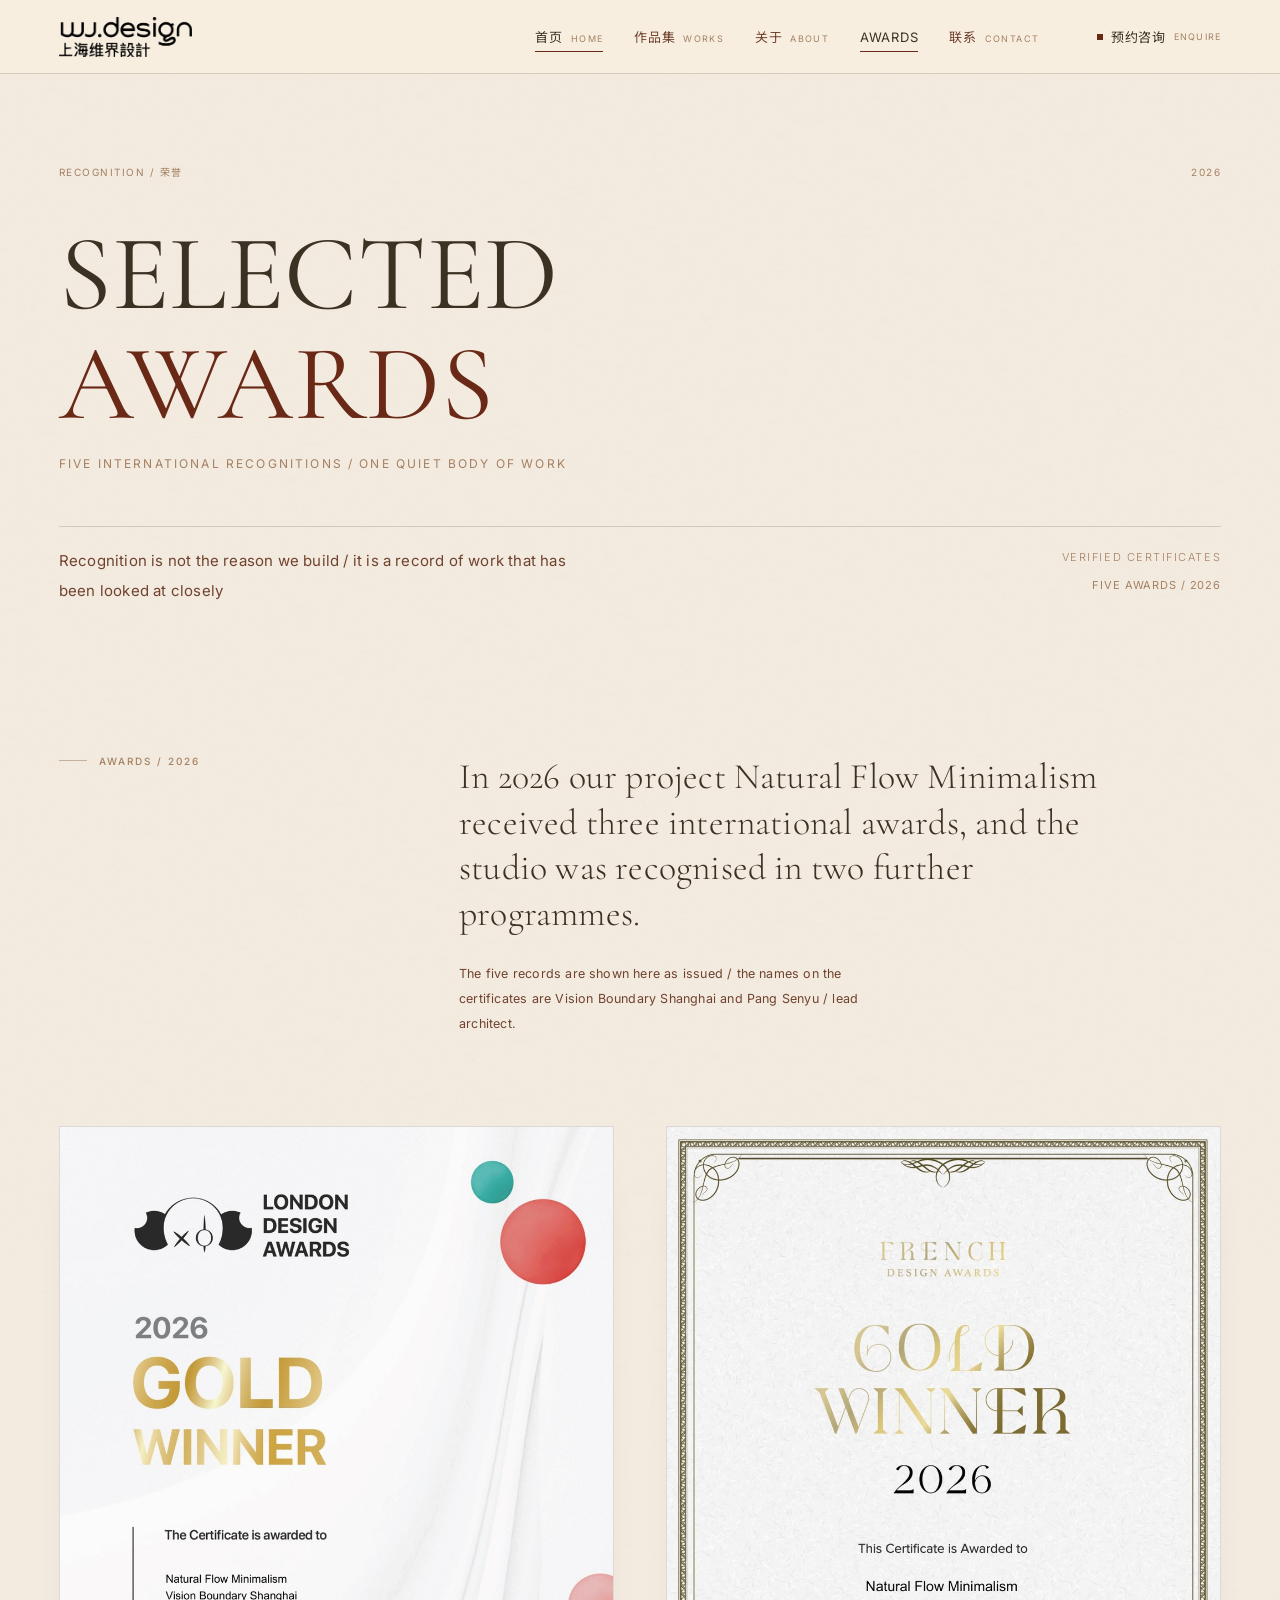
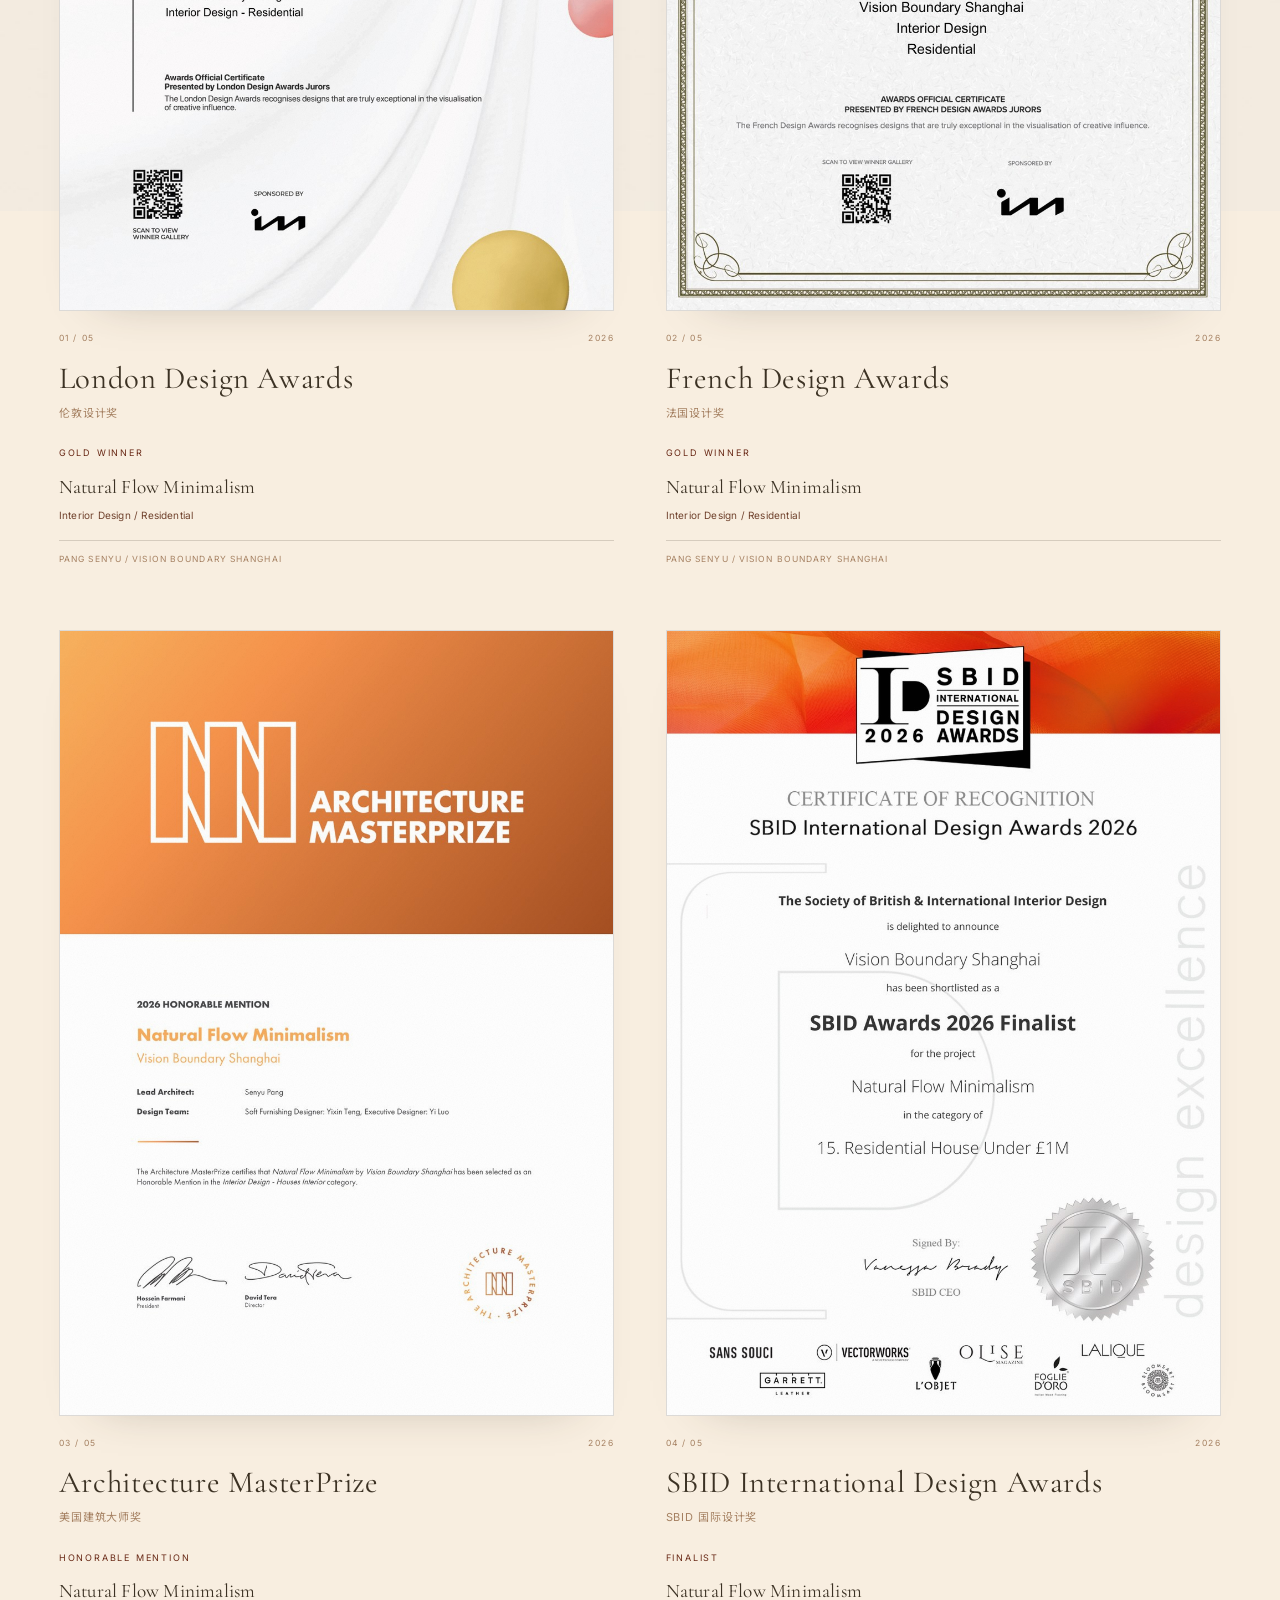
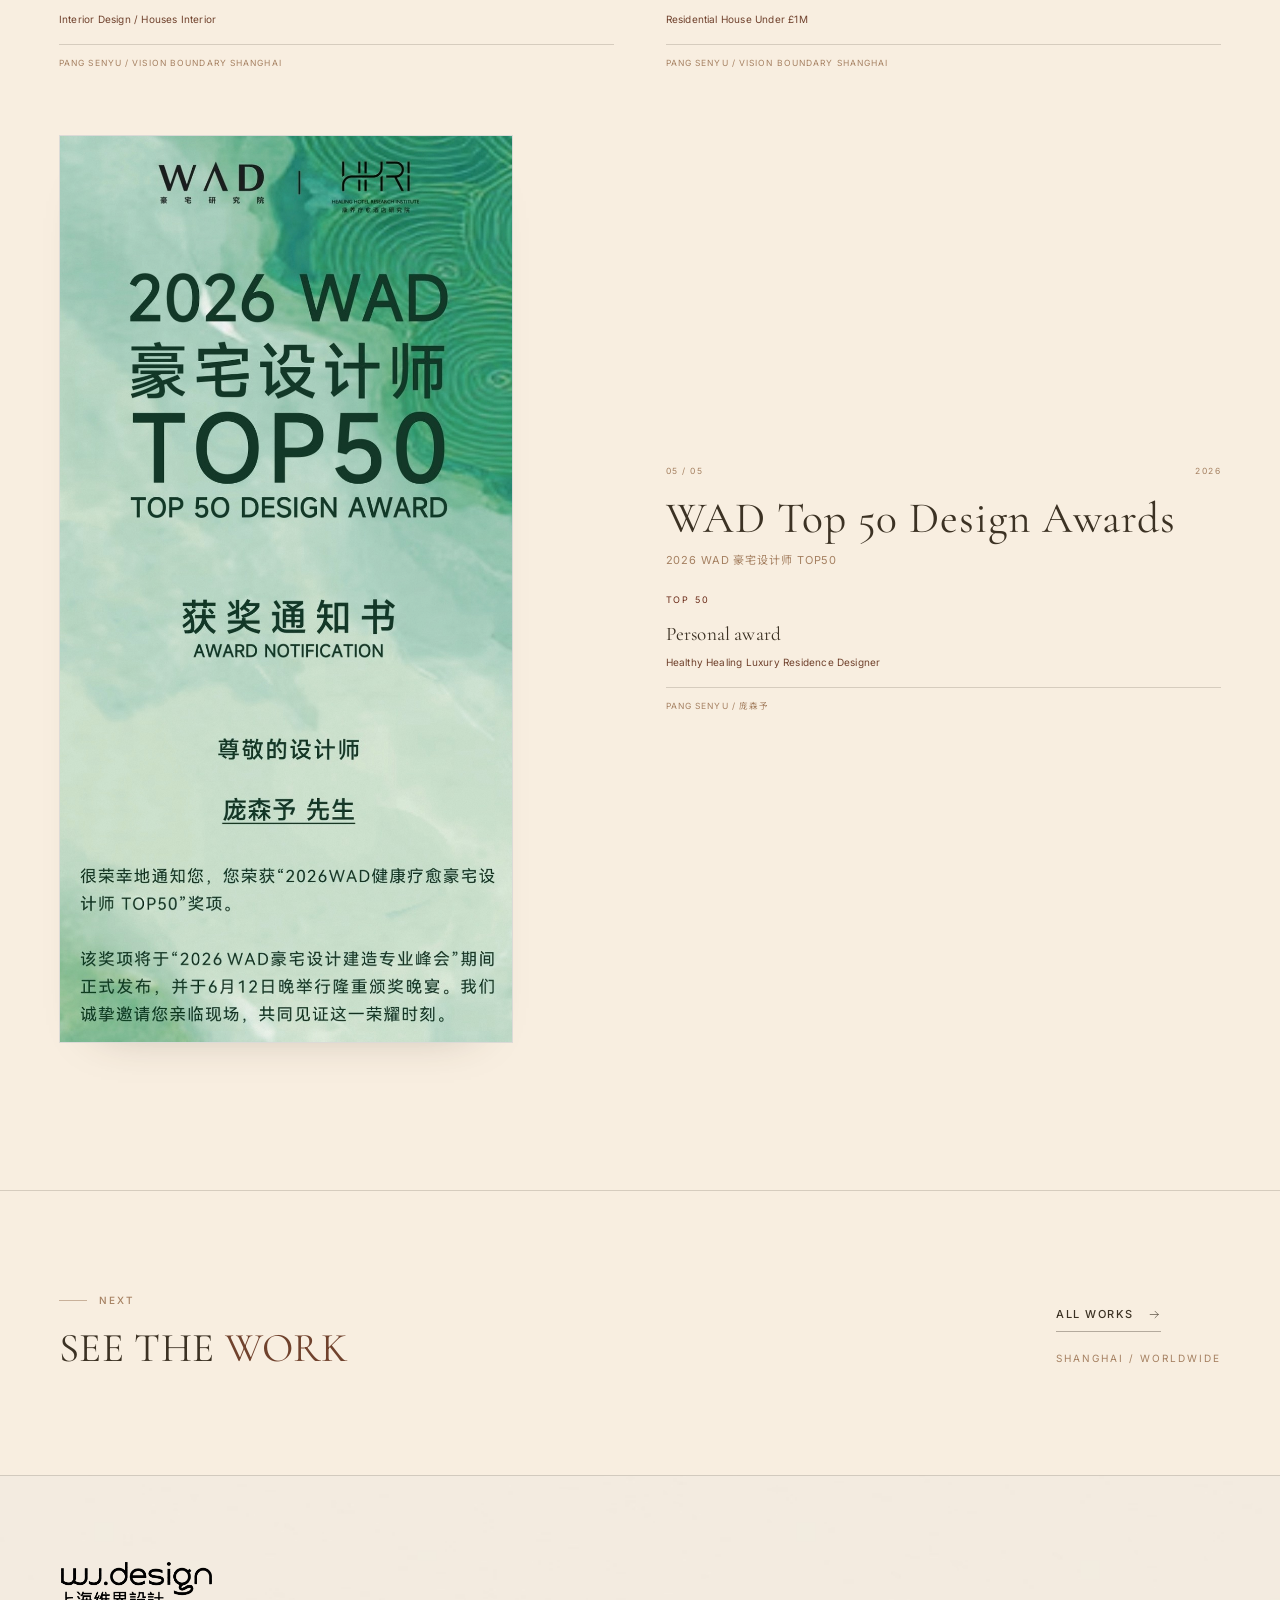
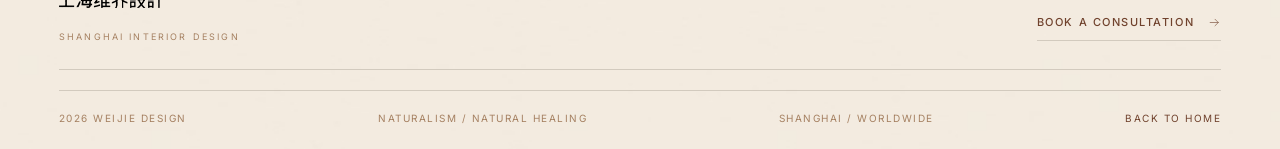
==== awards.html @ 42f3a238 "Deploy Weijie Design public site" ====
<!DOCTYPE html>
<html lang="en">
<head>
<meta charset="UTF-8">
<script>document.documentElement.classList.add('js');</script>
<meta name="viewport" content="width=device-width, initial-scale=1">
<title>Awards · Weijie Design · Shanghai</title>
<meta name="description" content="Selected 2026 awards for Weijie Design and Pang Senyu: London Design Awards, French Design Awards, Architecture MasterPrize, SBID and WAD Top 50.">
<meta name="theme-color" content="#F0EAE1">
<meta property="og:title" content="Awards · Weijie Design · Shanghai">
<meta property="og:description" content="Selected 2026 awards for Weijie Design and Pang Senyu: London Design Awards, French Design Awards, Architecture MasterPrize, SBID and WAD Top 50.">
<meta property="og:type" content="website">
<link rel="icon" href="assets/img/favicon.png" type="image/png">
<link rel="apple-touch-icon" href="assets/img/apple-touch-icon.png">
<link rel="preconnect" href="https://fonts.googleapis.com">
<link rel="preconnect" href="https://fonts.gstatic.com" crossorigin>
<link href="https://fonts.googleapis.com/css2?family=Cormorant+Garamond:wght@300;400;500&family=Inter:wght@300;400;500;600&family=Noto+Sans+SC:wght@300;400;500&family=Noto+Serif+SC:wght@300;400;500&display=swap" rel="stylesheet">
<link rel="stylesheet" href="assets/css/main.css">
<link rel="stylesheet" href="assets/css/magazine.css">
</head>
<body class="awards-page">
<a class="skip-link" href="#main">SKIP TO CONTENT</a>
<div class="grain" aria-hidden="true"></div>
<header class="site-header" data-header>
  <a class="brand" href="index.html" aria-label="Weijie Design home">
    <img class="brand__logo" src="assets/img/logo.png" alt="wj.design 上海维界设计" width="1200" height="361" decoding="async">
  </a>
  <nav class="nav" aria-label="Main navigation">
    <a class="nav__link is-active" href="index.html" aria-current="page"><span class="nav__zh">首页</span><span class="nav__en">HOME</span></a>
    <a class="nav__link" href="works.html"><span class="nav__zh">作品集</span><span class="nav__en">WORKS</span></a>
    <a class="nav__link" href="about.html"><span class="nav__zh">关于</span><span class="nav__en">ABOUT</span></a>
    <a class="nav__link is-active" href="awards.html" aria-current="page">AWARDS</a>
    <a class="nav__link" href="contact.html"><span class="nav__zh">联系</span><span class="nav__en">CONTACT</span></a>
  </nav>
  <a class="header__cta" href="contact.html"><span class="dot"></span><span class="cta__zh">预约咨询</span><span class="cta__en">ENQUIRE</span></a>
  <button class="menu-btn" type="button" data-menu-toggle aria-expanded="false" aria-controls="mobile-nav" aria-label="Open menu">
    <span></span><span></span>
  </button>
</header>
<div class="mobile-nav" id="mobile-nav" data-mobile-nav aria-hidden="true">
  <nav aria-label="Mobile navigation">
    <div class="mobile-nav__list">
      <a class="mobile-nav__link is-active" href="index.html" aria-current="page"><span class="m-zh">首页</span><span class="m-en">HOME</span></a>
      <a class="mobile-nav__link" href="works.html"><span class="m-zh">作品集</span><span class="m-en">WORKS</span></a>
      <a class="mobile-nav__link" href="about.html"><span class="m-zh">关于</span><span class="m-en">ABOUT</span></a>
      <a class="mobile-nav__link is-active" href="awards.html" aria-current="page">AWARDS<span>荣誉</span></a>
      <a class="mobile-nav__link" href="contact.html"><span class="m-zh">联系</span><span class="m-en">CONTACT</span></a>
    </div>
  </nav>
  <div class="mobile-nav__meta">
    <span>SHANGHAI / CHINA</span>
    <span>NATURALISM / WABI SABI</span>
  </div>
</div>
<main id="main">
  <section class="page-hero awards-hero"><div class="container">
    <div class="page-hero__top"><span>RECOGNITION / 荣誉</span><span>2026</span></div>
    <h1 class="page-hero__title">SELECTED<br><em>AWARDS</em></h1>
    <span class="page-hero__en">FIVE INTERNATIONAL RECOGNITIONS / ONE QUIET BODY OF WORK</span>
    <div class="page-hero__bottom"><p class="page-hero__lead">Recognition is not the reason we build / it is a record of work that has been looked at closely</p><p class="page-hero__note"><span class="en">Verified certificates</span>FIVE AWARDS / 2026</p></div>
  </div></section>
  <section class="section awards-intro"><div class="container"><div class="awards-intro__grid"><p class="eyebrow">AWARDS / 2026</p><div><p class="awards-intro__lede">In 2026 our project Natural Flow Minimalism received three international awards, and the studio was recognised in two further programmes.</p><p class="awards-intro__copy">The five records are shown here as issued / the names on the certificates are Vision Boundary Shanghai and Pang Senyu / lead architect.</p></div></div></div></section>
  <section class="section awards-list-section"><div class="container"><div class="awards-grid"><article class="award-card" data-reveal>
  <div class="media award-card__media"><img class="media__photo" src="assets/img/awards/london.jpg" alt="London Design Awards certificate" width="1000" height="1414" loading="lazy" decoding="async"></div>
  <div class="award-card__body">
    <div class="award-card__top"><span>01 / 05</span><span>2026</span></div>
    <h2 class="award-card__title">London Design Awards</h2>
    <p class="award-card__zh">伦敦设计奖</p>
    <p class="award-card__level">GOLD WINNER</p>
    <p class="award-card__project">Natural Flow Minimalism</p>
    <p class="award-card__meta">Interior Design / Residential</p>
    <p class="award-card__who">PANG SENYU / Vision Boundary Shanghai</p>
  </div>
</article>
<article class="award-card" data-reveal>
  <div class="media award-card__media"><img class="media__photo" src="assets/img/awards/french.jpg" alt="French Design Awards certificate" width="1000" height="1414" loading="lazy" decoding="async"></div>
  <div class="award-card__body">
    <div class="award-card__top"><span>02 / 05</span><span>2026</span></div>
    <h2 class="award-card__title">French Design Awards</h2>
    <p class="award-card__zh">法国设计奖</p>
    <p class="award-card__level">GOLD WINNER</p>
    <p class="award-card__project">Natural Flow Minimalism</p>
    <p class="award-card__meta">Interior Design / Residential</p>
    <p class="award-card__who">PANG SENYU / Vision Boundary Shanghai</p>
  </div>
</article>
<article class="award-card" data-reveal>
  <div class="media award-card__media"><img class="media__photo" src="assets/img/awards/amp.jpg" alt="Architecture MasterPrize certificate" width="1000" height="1414" loading="lazy" decoding="async"></div>
  <div class="award-card__body">
    <div class="award-card__top"><span>03 / 05</span><span>2026</span></div>
    <h2 class="award-card__title">Architecture MasterPrize</h2>
    <p class="award-card__zh">美国建筑大师奖</p>
    <p class="award-card__level">HONORABLE MENTION</p>
    <p class="award-card__project">Natural Flow Minimalism</p>
    <p class="award-card__meta">Interior Design / Houses Interior</p>
    <p class="award-card__who">PANG SENYU / Vision Boundary Shanghai</p>
  </div>
</article>
<article class="award-card" data-reveal>
  <div class="media award-card__media"><img class="media__photo" src="assets/img/awards/sbid.jpg" alt="SBID International Design Awards certificate" width="1000" height="1414" loading="lazy" decoding="async"></div>
  <div class="award-card__body">
    <div class="award-card__top"><span>04 / 05</span><span>2026</span></div>
    <h2 class="award-card__title">SBID International Design Awards</h2>
    <p class="award-card__zh">SBID 国际设计奖</p>
    <p class="award-card__level">FINALIST</p>
    <p class="award-card__project">Natural Flow Minimalism</p>
    <p class="award-card__meta">Residential House Under £1M</p>
    <p class="award-card__who">PANG SENYU / Vision Boundary Shanghai</p>
  </div>
</article>
<article class="award-card" data-reveal>
  <div class="media award-card__media"><img class="media__photo" src="assets/img/awards/wad.jpg" alt="WAD Top 50 Design Awards certificate" width="900" height="1798" loading="lazy" decoding="async"></div>
  <div class="award-card__body">
    <div class="award-card__top"><span>05 / 05</span><span>2026</span></div>
    <h2 class="award-card__title">WAD Top 50 Design Awards</h2>
    <p class="award-card__zh">2026 WAD 豪宅设计师 TOP50</p>
    <p class="award-card__level">TOP 50</p>
    <p class="award-card__project">Personal award</p>
    <p class="award-card__meta">Healthy Healing Luxury Residence Designer</p>
    <p class="award-card__who">PANG SENYU / 庞森予</p>
  </div>
</article></div></div></section>
  <section class="section section--tight cta-strip"><div class="container cta-strip__inner"><div><p class="eyebrow">NEXT</p><h2>SEE THE <em>WORK</em></h2></div><div class="cta-strip__links"><a class="link-arrow" href="works.html">ALL WORKS <svg viewBox="0 0 24 24" fill="none" aria-hidden="true"><path d="M4 12h15M13 6l6 6-6 6" stroke="currentColor" stroke-width="1.1" stroke-linecap="round" stroke-linejoin="round"/></svg></a><span class="small">SHANGHAI / WORLDWIDE</span></div></div></section>
</main>
<footer class="footer">
  <div class="container">
    <div class="footer__top">
      <div class="footer__brand">
        <img class="footer__logo" src="assets/img/logo.png" alt="wj.design 上海维界设计" width="1200" height="361" loading="lazy" decoding="async">
        <span>SHANGHAI INTERIOR DESIGN</span>
      </div>
      <a class="link-arrow" href="contact.html">BOOK A CONSULTATION <svg viewBox="0 0 24 24" fill="none" aria-hidden="true"><path d="M4 12h15M13 6l6 6-6 6" stroke="currentColor" stroke-width="1.1" stroke-linecap="round" stroke-linejoin="round"/></svg></a>
    </div>
    <div class="footer__base">
      <span><span data-year>2026</span> WEIJIE DESIGN</span>
      <span>NATURALISM / NATURAL HEALING</span>
      <span>SHANGHAI / WORLDWIDE</span>
      <a href="index.html">BACK TO HOME</a>
    </div>
  </div>
</footer>
<script src="assets/js/main.js" defer></script>
</body>
</html>
---- assets/css/main.css ----
/* ============================================================
   上海维界设计 · WEIJIE DESIGN
   Naturalism / Wabi-sabi — visual system
   ------------------------------------------------------------
   00 tokens & reset
   01 typography & utilities
   02 header & navigation
   03 hero
   04 shared components (media / links / section heads)
   05 home sections
   06 page hero & works index
   07 about
   08 contact & footer
   09 project detail
   10 motion & responsive
   ============================================================ */

/* ---------- 00 tokens & reset ---------- */
:root{
  --paper:#F4F1EA;
  --paper-2:#EDE8DD;
  --paper-3:#E3DCCF;
  --ink:#1A1916;
  --ink-80:#3B3832;
  --ink-65:#5F5B52;
  --ink-50:#6F6A60;
  --ink-35:#736D62;
  --line:rgba(26,25,22,.13);
  --line-strong:rgba(26,25,22,.3);
  --dark:#161513;
  --cream:#F4F1EA;
  --cream-70:rgba(244,241,234,.7);
  --cream-45:rgba(244,241,234,.58);
  --cream-line:rgba(244,241,234,.14);
  --clay:#9C7052;
  --moss:#6F7560;
  --serif:"Cormorant Garamond","Noto Serif SC","Source Han Serif SC","Songti SC","STSong","SimSun",serif;
  --sans:"Inter","Noto Sans SC","Helvetica Neue","PingFang SC","Hiragino Sans GB","Microsoft YaHei",sans-serif;
  --ease:cubic-bezier(.16,1,.3,1);
  --ease-io:cubic-bezier(.65,.05,.36,1);
  --pad:clamp(20px,4.6vw,76px);
  --header:86px;
}

*,*::before,*::after{box-sizing:border-box;}

html{
  -webkit-text-size-adjust:100%;
  scroll-behavior:smooth;
  background:var(--paper);
}

body{
  margin:0;
  background:var(--paper);
  color:var(--ink);
  font-family:var(--sans);
  font-size:15px;
  line-height:1.85;
  font-weight:400;
  letter-spacing:.012em;
  -webkit-font-smoothing:antialiased;
  -moz-osx-font-smoothing:grayscale;
  overflow-x:hidden;
  text-rendering:optimizeLegibility;
}

body.is-locked{overflow:hidden;}

h1,h2,h3,h4,p,figure,blockquote,dl,dd{margin:0;}
ul,ol{margin:0;padding:0;list-style:none;}
img,svg,video{display:block;max-width:100%;}
a{color:inherit;text-decoration:none;}
button{font:inherit;color:inherit;background:none;border:0;padding:0;cursor:pointer;}
input,textarea,select{font:inherit;color:inherit;}
::selection{background:var(--clay);color:var(--paper);}

:focus-visible{
  outline:1px solid var(--ink);
  outline-offset:5px;
}

/* subtle film grain over the entire page */
.grain{
  position:fixed;
  inset:-40%;
  z-index:900;
  pointer-events:none;
  opacity:.055;
  mix-blend-mode:multiply;
  background-image:url("data:image/svg+xml,%3Csvg xmlns='http://www.w3.org/2000/svg' width='180' height='180'%3E%3Cfilter id='n'%3E%3CfeTurbulence type='fractalNoise' baseFrequency='.82' numOctaves='3' stitchTiles='stitch'/%3E%3CfeColorMatrix type='saturate' values='0'/%3E%3C/filter%3E%3Crect width='180' height='180' filter='url(%23n)' opacity='.55'/%3E%3C/svg%3E");
  background-size:180px 180px;
}

/* ---------- 01 typography & utilities ---------- */
.serif{font-family:var(--serif);font-weight:300;}

.container{
  width:min(calc(100% - var(--pad) * 2),1560px);
  margin-inline:auto;
}

.section{
  position:relative;
  padding-block:clamp(84px,11.5vw,170px);
}
.section--soft{background:var(--paper-2);}
.section--tight{padding-block:clamp(64px,8vw,120px);}

.eyebrow{
  display:flex;
  align-items:center;
  gap:12px;
  font-family:var(--sans);
  font-size:10px;
  line-height:1.4;
  font-weight:500;
  letter-spacing:.24em;
  text-transform:uppercase;
  color:var(--ink-50);
}
.eyebrow::before{
  content:"";
  display:block;
  width:28px;
  height:1px;
  background:currentColor;
  opacity:.55;
  flex:none;
}
.eyebrow--plain::before{display:none;}
.eyebrow .num{color:var(--ink-35);letter-spacing:.16em;}

.display{
  font-family:var(--serif);
  font-weight:300;
  font-size:clamp(2.6rem,5.2vw,5.4rem);
  line-height:1.12;
  letter-spacing:.012em;
}

.section-title{
  font-family:var(--serif);
  font-weight:300;
  font-size:clamp(2.5rem,5.4vw,5.6rem);
  line-height:1.04;
  letter-spacing:.01em;
}

.lead{
  font-size:clamp(14px,1.05vw,16px);
  line-height:2.05;
  color:var(--ink-65);
  max-width:34em;
}

.small{
  font-size:10px;
  line-height:1.6;
  letter-spacing:.2em;
  text-transform:uppercase;
  color:var(--ink-50);
}

.en{
  font-family:var(--serif);
  font-weight:300;
  font-style:italic;
  letter-spacing:.02em;
}

.rule{
  height:1px;
  width:100%;
  background:var(--line);
}

.sr-only{
  position:absolute!important;
  width:1px;height:1px;
  padding:0;margin:-1px;
  overflow:hidden;
  clip:rect(0,0,0,0);
  white-space:nowrap;
  border:0;
}

.skip-link{
  position:fixed;
  left:24px;top:18px;
  z-index:2000;
  padding:12px 18px;
  background:var(--ink);
  color:var(--paper);
  font-size:12px;
  letter-spacing:.1em;
  transform:translateY(-160%);
  transition:transform .3s var(--ease);
}
.skip-link:focus{transform:none;}

/* arrow link */
.link-arrow{
  display:inline-flex;
  align-items:center;
  gap:14px;
  font-size:11px;
  font-weight:500;
  letter-spacing:.14em;
  color:var(--ink);
  padding-bottom:7px;
  border-bottom:1px solid var(--line-strong);
  transition:gap .55s var(--ease),border-color .4s ease,color .4s ease;
}
.link-arrow svg{
  width:13px;height:13px;
  transition:transform .55s var(--ease);
  flex:none;
}
.link-arrow:hover{gap:22px;border-color:var(--ink);}
.link-arrow:hover svg{transform:translateX(3px);}
.link-arrow--light{color:var(--cream);border-color:rgba(244,241,234,.32);}
.link-arrow--light:hover{border-color:var(--cream);}

/* text mask reveal for headline lines */
.line-mask{display:block;overflow:hidden;}
.line-mask > span{display:block;}

/* ---------- 02 header & navigation ---------- */
.site-header{
  position:fixed;
  inset:0 0 auto;
  z-index:1000;
  display:flex;
  align-items:center;
  gap:clamp(20px,3vw,56px);
  padding:22px var(--pad);
  transition:padding .6s var(--ease),transform .7s var(--ease),background .4s ease;
}
.site-header::before{
  content:"";
  position:absolute;
  inset:0;
  z-index:-1;
  background:rgba(244,241,234,.78);
  border-bottom:1px solid transparent;
  opacity:0;
  -webkit-backdrop-filter:blur(18px);
  backdrop-filter:blur(18px);
  transition:opacity .55s ease,border-color .55s ease;
}
.site-header.is-scrolled{padding-block:13px;}
.site-header.is-scrolled::before{opacity:1;border-color:var(--line);}
.site-header.is-hidden{transform:translateY(-102%);}

.brand{
  display:inline-flex;
  align-items:baseline;
  gap:12px;
  flex:none;
  padding-bottom:2px;
}
.brand__zh{
  font-family:var(--serif);
  font-weight:400;
  font-size:20px;
  letter-spacing:.18em;
  line-height:1;
}
.brand__en{
  font-family:var(--sans);
  font-size:8px;
  line-height:1.3;
  font-weight:500;
  letter-spacing:.26em;
  color:var(--ink-50);
  text-transform:uppercase;
  transform:translateY(-1px);
}
.brand:hover .brand__en{color:var(--ink-65);}

.nav{
  display:flex;
  align-items:center;
  gap:clamp(22px,3vw,46px);
  margin-left:auto;
}
.nav__link{
  position:relative;
  display:inline-flex;
  align-items:baseline;
  gap:8px;
  font-size:12px;
  line-height:1.4;
  letter-spacing:.1em;
  color:var(--ink-65);
  padding:6px 0;
  transition:color .35s ease;
}
.nav__link .nav__en{
  font-size:8px;
  letter-spacing:.18em;
  text-transform:uppercase;
  color:var(--ink-35);
  transition:color .35s ease;
}
.nav__link::after{
  content:"";
  position:absolute;
  left:0;right:0;bottom:0;
  height:1px;
  background:var(--ink);
  transform:scaleX(0);
  transform-origin:right;
  transition:transform .55s var(--ease);
}
.nav__link:hover{color:var(--ink);}
.nav__link:hover .nav__en{color:var(--ink-50);}
.nav__link:hover::after{transform:scaleX(1);transform-origin:left;}
.nav__link.is-active{color:var(--ink);}
.nav__link.is-active::after{transform:scaleX(1);transform-origin:left;background:var(--clay);}

.header__cta{
  display:inline-flex;
  align-items:center;
  gap:10px;
  flex:none;
  margin-left:clamp(4px,1.5vw,22px);
  font-size:11px;
  letter-spacing:.12em;
  color:var(--ink);
  padding:9px 0;
}
.header__cta .dot{
  width:6px;height:6px;
  border-radius:50%;
  background:var(--clay);
  transition:transform .5s var(--ease);
}
.header__cta:hover .dot{transform:scale(1.7);}

.menu-btn{
  display:none;
  width:42px;height:42px;
  margin-left:auto;
  position:relative;
  flex:none;
  align-items:center;
  justify-content:center;
}
.menu-btn span{
  position:absolute;
  left:9px;right:9px;
  height:1px;
  background:var(--ink);
  transition:transform .55s var(--ease),opacity .3s ease,top .55s var(--ease);
}
.menu-btn span:nth-child(1){top:17px;}
.menu-btn span:nth-child(2){top:24px;}
.menu-btn[aria-expanded="true"] span:nth-child(1){top:21px;transform:rotate(45deg);}
.menu-btn[aria-expanded="true"] span:nth-child(2){top:21px;transform:rotate(-45deg);}

.mobile-nav{
  position:fixed;
  inset:0;
  z-index:990;
  display:flex;
  flex-direction:column;
  justify-content:center;
  overflow-y:auto;
  overscroll-behavior:contain;
  gap:0;
  padding:calc(var(--header) + 20px) var(--pad) 34px;
  background:var(--paper);
  opacity:0;
  visibility:hidden;
  transform:translateY(-12px);
  transition:opacity .55s var(--ease),visibility .55s,transform .55s var(--ease);
}
.mobile-nav.is-open{opacity:1;visibility:visible;transform:none;}
.mobile-nav__list{border-top:1px solid var(--line);}
.mobile-nav__link{
  display:flex;
  align-items:baseline;
  justify-content:space-between;
  gap:20px;
  padding:18px 0;
  border-bottom:1px solid var(--line);
  font-family:var(--serif);
  font-weight:300;
  font-size:clamp(2.2rem,8.6vw,3.6rem);
  line-height:1.15;
  letter-spacing:.02em;
}
.mobile-nav__link span{
  font-family:var(--sans);
  font-size:9px;
  letter-spacing:.22em;
  color:var(--ink-35);
  text-transform:uppercase;
}
.mobile-nav__meta{
  display:flex;
  justify-content:space-between;
  gap:20px;
  margin-top:auto;
  padding-top:36px;
  font-size:10px;
  letter-spacing:.14em;
  color:var(--ink-50);
}

/* ---------- 03 hero ---------- */
.hero{
  position:relative;
  min-height:100vh;
  min-height:100svh;
  display:flex;
  flex-direction:column;
  padding:calc(var(--header) + 12px) var(--pad) 0;
  overflow:hidden;
  background:var(--paper);
}
.hero__art{
  position:absolute;
  inset:0;
  z-index:0;
  pointer-events:none;
  overflow:hidden;
}
.hero__light{
  position:absolute;
  width:110vw;height:110vw;
  left:22%;top:-58%;
  border-radius:50%;
  background:radial-gradient(circle,rgba(255,252,246,.96) 0%,rgba(255,252,246,.55) 32%,rgba(255,252,246,0) 66%);
  filter:blur(8px);
  will-change:transform;
}
.hero__arch{
  position:absolute;
  right:5.5vw;
  top:11vh;
  width:min(31vw,520px);
  height:min(70vh,780px);
  border-radius:50% 50% 0 0 / 62% 62% 0 0;
  background-color:#D5C8B4;
  background-image:
    linear-gradient(180deg,rgba(244,241,234,.16) 0%,rgba(244,241,234,0) 38%,rgba(84,68,49,.24) 100%),
    radial-gradient(82% 52% at 50% 0%,rgba(255,252,245,.3),rgba(255,252,245,0) 72%),
    url("../img/hero-cover.jpg");
  background-size:cover,cover,cover;
  background-position:center,center top,center 48%;
  background-repeat:no-repeat;
  box-shadow:
    inset 0 0 0 1px rgba(84,68,49,.07),
    inset 0 -40px 90px rgba(120,98,72,.12),
    0 50px 110px -30px rgba(83,65,44,.22);
  will-change:transform;
}
.hero__arch::before{
  content:"";
  position:absolute;
  inset:9%;
  border:1px solid rgba(84,68,49,.16);
  border-radius:inherit;
}
.hero__arch::after{
  content:"";
  position:absolute;
  left:0;right:0;bottom:31%;
  height:1px;
  background:linear-gradient(90deg,transparent,rgba(84,68,49,.2),transparent);
}
.hero__orb{
  position:absolute;
  right:calc(5.5vw + 8vw);
  top:24vh;
  width:min(17vw,280px);
  aspect-ratio:1;
  border:1px solid rgba(84,68,49,.16);
  border-radius:50%;
  will-change:transform;
}
.hero__horizon{
  position:absolute;
  left:0;right:0;
  bottom:26%;
  height:1px;
  background:linear-gradient(90deg,transparent,rgba(84,68,49,.16) 18%,rgba(84,68,49,.16) 82%,transparent);
}
.hero__inner{
  position:relative;
  z-index:2;
  display:flex;
  flex-direction:column;
  flex:1;
  width:100%;
}
.hero__top{
  display:flex;
  align-items:flex-start;
  justify-content:space-between;
  gap:24px;
  font-size:9px;
  line-height:1.7;
  letter-spacing:.22em;
  text-transform:uppercase;
  color:var(--ink-50);
}
.hero__top .hero__top-right{text-align:right;}
.hero__main{
  margin-top:auto;
  display:grid;
  grid-template-columns:repeat(12,1fr);
  gap:24px;
  align-items:end;
  padding-top:clamp(48px,8vh,110px);
}
.hero__copy{grid-column:1 / 9;}
.hero__aside{
  position:absolute;
  right:clamp(-16px,-1.1vw,-10px);
  bottom:clamp(150px,19vh,215px);
  z-index:3;
  display:flex;
  flex-direction:column;
  align-items:center;
  gap:16px;
}
.hero__aside-text{
  writing-mode:vertical-rl;
  font-size:8.5px;
  letter-spacing:.28em;
  text-transform:uppercase;
  color:var(--ink-50);
  line-height:1;
}
.hero__aside-line{
  width:1px;
  height:58px;
  background:linear-gradient(180deg,transparent,var(--line-strong));
}
.hero h1{
  margin:20px 0 0;
  font-family:var(--serif);
  font-weight:300;
  font-size:clamp(3.5rem,7.6vw,9rem);
  line-height:1.04;
  letter-spacing:.015em;
}
.hero h1 .line-mask > span{
  transform:translateY(112%);
  transition:transform 1.5s var(--ease);
  transition-delay:calc(var(--i) * 110ms + 160ms);
}
html.js .hero h1 .line-mask > span{transform:translateY(112%);}
html.js body.is-loaded .hero h1 .line-mask > span{transform:translateY(0);}

.hero__lead{
  max-width:32em;
  margin-top:clamp(24px,3.4vw,40px);
  font-size:13.5px;
  line-height:2.1;
  letter-spacing:.03em;
  color:var(--ink-65);
}
.hero__actions{
  display:flex;
  align-items:center;
  gap:clamp(22px,3vw,42px);
  margin-top:clamp(28px,3.4vw,44px);
  flex-wrap:wrap;
}
.hero__bottom{
  position:relative;
  z-index:2;
  display:flex;
  align-items:center;
  justify-content:space-between;
  gap:20px;
  margin-top:clamp(42px,7vh,86px);
  padding:19px 0 25px;
  border-top:1px solid var(--line);
  font-size:9px;
  letter-spacing:.2em;
  text-transform:uppercase;
  color:var(--ink-50);
}
.hero__bottom-mid{
  display:flex;
  align-items:center;
  gap:14px;
}
.hero__scroll-line{
  width:54px;height:1px;
  background:var(--ink-35);
  position:relative;
  overflow:hidden;
}
.hero__scroll-line::after{
  content:"";
  position:absolute;
  inset:0;
  background:var(--ink);
  transform:translateX(-100%);
  animation:scrollLine 3.4s var(--ease-io) infinite;
}
.hero__slot{color:var(--ink-50);}
.hero__slot b{font-weight:500;color:var(--ink-65);}

/* fade-up for hero text */
.hero__top,.hero__lead,.hero__actions,.hero__bottom,.hero__aside{
  opacity:0;
  transform:translateY(16px);
  transition:opacity 1.1s var(--ease),transform 1.1s var(--ease);
}
html.js body.is-loaded .hero__top,
html.js body.is-loaded .hero__lead,
html.js body.is-loaded .hero__actions,
html.js body.is-loaded .hero__bottom,
html.js body.is-loaded .hero__aside{opacity:1;transform:none;}
html.js body.is-loaded .hero__top{transition-delay:.15s;}
html.js body.is-loaded .hero__lead{transition-delay:.55s;}
html.js body.is-loaded .hero__actions{transition-delay:.67s;}
html.js body.is-loaded .hero__bottom{transition-delay:.8s;}
html.js body.is-loaded .hero__aside{transition-delay:.75s;}

/* ---------- 04 shared components ---------- */
.media{
  position:relative;
  overflow:hidden;
  isolation:isolate;
  background:var(--tone-a,#D9CEBB);
  aspect-ratio:4/5;
}
.media__base{
  position:absolute;
  inset:0;
  background:
    radial-gradient(115% 95% at 74% 3%,rgba(255,252,246,.58) 0%,rgba(255,252,246,0) 56%),
    radial-gradient(85% 72% at 12% 102%,rgba(45,36,26,.24) 0%,rgba(45,36,26,0) 62%),
    linear-gradient(164deg,var(--tone-a) 0%,var(--tone-b) 100%);
  transition:transform 1.6s var(--ease);
  will-change:transform;
}
.media__art{
  position:absolute;
  inset:0;
  opacity:.62;
  transition:transform 1.6s var(--ease);
  will-change:transform;
}
.media::after{
  content:"";
  position:absolute;
  inset:0;
  z-index:3;
  background-image:url("data:image/svg+xml,%3Csvg xmlns='http://www.w3.org/2000/svg' width='160' height='160'%3E%3Cfilter id='n'%3E%3CfeTurbulence type='fractalNoise' baseFrequency='.9' numOctaves='3' stitchTiles='stitch'/%3E%3CfeColorMatrix type='saturate' values='0'/%3E%3C/filter%3E%3Crect width='160' height='160' filter='url(%23n)' opacity='.4'/%3E%3C/svg%3E");
  background-size:160px 160px;
  opacity:.15;
  mix-blend-mode:multiply;
  pointer-events:none;
}
.media__tag{
  position:absolute;
  z-index:4;
  left:14px;
  top:14px;
  display:flex;
  align-items:center;
  gap:7px;
  padding:5px 8px;
  border-radius:2px;
  background:rgba(247,243,235,.42);
  color:rgba(30,25,19,.8);
  font-size:8px;
  line-height:1.5;
  letter-spacing:.18em;
  text-transform:uppercase;
  -webkit-backdrop-filter:blur(5px);
  backdrop-filter:blur(5px);
}
.media__tag::before{
  content:"";
  width:4px;height:4px;
  border-radius:50%;
  border:1px solid currentColor;
}
.media__note{
  position:absolute;
  z-index:4;
  left:18px;
  bottom:16px;
  right:18px;
  display:flex;
  justify-content:space-between;
  gap:12px;
  font-size:8px;
  line-height:1.6;
  letter-spacing:.2em;
  text-transform:uppercase;
  color:rgba(38,32,25,.7);
}

/* tones */
.media[data-tone="sand"]{--tone-a:#DCD1BE;--tone-b:#B6A58A;}
.media[data-tone="clay"]{--tone-a:#C9AC92;--tone-b:#9A7158;}
.media[data-tone="moss"]{--tone-a:#B3B29C;--tone-b:#727761;}
.media[data-tone="stone"]{--tone-a:#D8D2C6;--tone-b:#9D9588;}
.media[data-tone="ash"]{--tone-a:#B8B1A5;--tone-b:#7B746A;}
.media[data-tone="dusk"]{--tone-a:#9B8D7D;--tone-b:#5E554A;}
.media[data-tone="ink"]{--tone-a:#48443C;--tone-b:#1B1A17;}
.media[data-tone="plaster"]{--tone-a:#EFE9DD;--tone-b:#CFC4B2;}

/* art variations — quiet architectural abstractions */
.media[data-art="arch"] .media__art::before{
  content:"";
  position:absolute;
  left:26%;right:26%;top:18%;bottom:-8%;
  border-radius:50% 50% 0 0 / 56% 56% 0 0;
  background:linear-gradient(180deg,rgba(255,251,242,.78),rgba(255,251,242,.06) 78%);
  box-shadow:inset 0 0 0 1px rgba(74,58,42,.1),inset 0 -30px 60px rgba(255,251,242,.18);
}
.media[data-art="arch"] .media__art::after{
  content:"";
  position:absolute;
  left:10%;right:10%;bottom:20%;
  height:1px;
  background:linear-gradient(90deg,transparent,rgba(48,38,27,.24),transparent);
}
.media[data-art="sun"] .media__art::before{
  content:"";
  position:absolute;
  width:52%;aspect-ratio:1;
  left:26%;top:18%;
  border-radius:50%;
  border:1px solid rgba(255,252,244,.22);
  background:radial-gradient(circle at 50% 48%,rgba(255,252,244,.82),rgba(255,252,244,.1) 66%,rgba(255,252,244,0) 73%);
}
.media[data-art="sun"] .media__art::after{
  content:"";
  position:absolute;
  left:8%;right:8%;bottom:24%;
  height:1px;
  background:linear-gradient(90deg,transparent,rgba(48,38,27,.28),transparent);
}
.media[data-art="drape"] .media__art{
  background:
    repeating-linear-gradient(97deg,rgba(255,252,246,.2) 0 7%,rgba(60,48,35,.08) 7% 13%,rgba(255,252,246,.05) 13% 20%);
  filter:blur(2px);
  opacity:.7;
}
.media[data-art="drape"] .media__art::before{
  content:"";
  position:absolute;
  left:0;right:0;bottom:18%;
  height:1px;
  background:rgba(48,38,27,.18);
}
.media[data-art="stone"] .media__art::before{
  content:"";
  position:absolute;
  width:66%;height:34%;
  left:-6%;bottom:12%;
  border-radius:50%;
  background:radial-gradient(circle at 60% 40%,rgba(255,252,244,.62),rgba(255,252,244,0) 68%);
  filter:blur(4px);
}
.media[data-art="stone"] .media__art::after{
  content:"";
  position:absolute;
  width:44%;height:22%;
  right:4%;bottom:30%;
  border-radius:50% 50% 12% 12%;
  background:linear-gradient(180deg,rgba(255,252,244,.4),rgba(65,52,38,.14));
  filter:blur(1px);
}
.media[data-art="grid"] .media__art{
  background-image:
    linear-gradient(90deg,rgba(64,50,36,.16) 1px,transparent 1px),
    linear-gradient(0deg,rgba(64,50,36,.12) 1px,transparent 1px);
  background-size:22% 100%,100% 26%;
  opacity:.45;
}
.media[data-art="grid"] .media__art::before{
  content:"";
  position:absolute;
  inset:0;
  background:radial-gradient(90% 80% at 60% 12%,rgba(255,251,243,.72),rgba(255,251,243,0) 66%);
}
.media[data-art="grid"] .media__art::after{
  content:"";
  position:absolute;
  left:44%;top:0;bottom:0;
  width:22%;
  background:linear-gradient(180deg,rgba(255,252,245,.28),rgba(255,252,245,0));
}

/* ratios */
.ratio-4-5{aspect-ratio:4/5;}
.ratio-3-4{aspect-ratio:3/4;}
.ratio-4-3{aspect-ratio:4/3;}
.ratio-3-2{aspect-ratio:3/2;}
.ratio-16-9{aspect-ratio:16/9;}
.ratio-21-9{aspect-ratio:21/9;}

/* section head */
.section-head{
  display:grid;
  grid-template-columns:repeat(12,1fr);
  gap:24px;
  align-items:end;
  margin-bottom:clamp(38px,5.6vw,82px);
}
.section-head__eyebrow{grid-column:1 / 4;}
.section-head__title{
  grid-column:1 / 8;
  margin-top:clamp(22px,3vw,40px);
  font-family:var(--serif);
  font-weight:300;
  font-size:clamp(2.5rem,5.4vw,5.6rem);
  line-height:1.04;
  letter-spacing:.01em;
}
.section-head__note{
  grid-column:9 / 13;
  color:var(--ink-65);
  font-size:13.5px;
  line-height:2;
  max-width:30em;
  padding-bottom:8px;
}
.section-head__action{
  grid-column:9 / 13;
  display:flex;
  justify-content:flex-end;
  align-items:flex-end;
  padding-bottom:10px;
}

/* reveal */
html.js [data-reveal]{
  opacity:0;
  transform:translateY(30px);
  transition:opacity 1.1s var(--ease),transform 1.1s var(--ease);
  transition-delay:var(--delay,0ms);
}
html.js [data-reveal].is-in{opacity:1;transform:none;}
html.js [data-reveal="fade"]{transform:none;}

/* ---------- 05 home sections ---------- */
/* manifesto */
.manifesto{padding-top:clamp(72px,10vw,140px);}
.manifesto__grid{
  display:grid;
  grid-template-columns:repeat(12,1fr);
  gap:24px;
  align-items:start;
}
.manifesto__head{grid-column:1 / 4;padding-top:8px;}
.manifesto__quote{
  grid-column:4 / 11;
  font-family:var(--serif);
  font-weight:300;
  font-size:clamp(1.85rem,3.4vw,3.65rem);
  line-height:1.5;
  letter-spacing:.02em;
}
.manifesto__quote em{
  font-style:normal;
  color:var(--clay);
}
.manifesto__foot{
  grid-column:4 / 11;
  display:flex;
  justify-content:space-between;
  align-items:flex-end;
  gap:40px;
  margin-top:clamp(42px,6vw,78px);
  padding-top:26px;
  border-top:1px solid var(--line);
}
.manifesto__copy{
  max-width:34em;
  font-size:13.5px;
  line-height:2.1;
  color:var(--ink-65);
}
.manifesto__sign{
  flex:none;
  text-align:right;
  font-size:9px;
  letter-spacing:.2em;
  text-transform:uppercase;
  color:var(--ink-50);
  line-height:2;
}
.manifesto__sign .en{display:block;font-size:19px;letter-spacing:.06em;color:var(--ink-65);margin-bottom:4px;}

.principles{
  display:grid;
  grid-template-columns:repeat(3,1fr);
  gap:24px;
  margin-top:clamp(64px,9vw,120px);
}
.principle{
  border-top:1px solid var(--line);
  padding-top:22px;
  display:grid;
  grid-template-columns:auto 1fr;
  gap:18px;
}
.principle__num{
  font-size:9px;
  letter-spacing:.18em;
  color:var(--ink-35);
  padding-top:5px;
}
.principle h3{
  font-family:var(--serif);
  font-weight:300;
  font-size:clamp(1.4rem,1.9vw,1.9rem);
  line-height:1.3;
  margin-bottom:7px;
}
.principle p{
  font-size:12.5px;
  line-height:1.95;
  color:var(--ink-65);
  max-width:26em;
}

/* selected works */
.works{padding-top:clamp(70px,8vw,110px);}
.works-grid{
  display:grid;
  grid-template-columns:repeat(12,1fr);
  column-gap:clamp(24px,4vw,64px);
  row-gap:clamp(56px,7vw,100px);
}
.work{display:block;position:relative;}
.work:nth-child(1){grid-column:1 / 8;}
.work:nth-child(2){grid-column:9 / 13;margin-top:clamp(46px,9vw,130px);}
.work:nth-child(3){grid-column:1 / 6;margin-top:clamp(10px,4vw,56px);}
.work:nth-child(4){grid-column:7 / 13;}
.work:nth-child(5){grid-column:2 / 12;margin-top:clamp(14px,4vw,52px);}
.work--wide .work__media{aspect-ratio:21/9;}
.work__media{display:block;position:relative;}
.work__media .media__base{transform:scale(1.001);}
.works-list.is-filtering .work{margin-top:0!important;}
.work__veil{
  position:absolute;
  inset:0;
  z-index:3;
  background:linear-gradient(180deg,rgba(18,16,13,0) 38%,rgba(18,16,13,.34) 100%);
  opacity:0;
  transition:opacity .7s var(--ease);
}
.work__hover{
  position:absolute;
  z-index:5;
  left:22px;
  bottom:20px;
  display:flex;
  align-items:center;
  gap:10px;
  color:var(--cream);
  font-size:9px;
  letter-spacing:.2em;
  text-transform:uppercase;
  opacity:0;
  transform:translateY(10px);
  transition:opacity .55s var(--ease),transform .55s var(--ease);
}
.work__hover svg{width:13px;height:13px;}
.work__num{
  position:absolute;
  z-index:5;
  right:18px;
  top:14px;
  font-family:var(--serif);
  font-size:15px;
  letter-spacing:.1em;
  color:rgba(38,32,25,.74);
  font-style:italic;
}
.work__info{
  display:flex;
  justify-content:space-between;
  align-items:flex-start;
  gap:18px;
  padding-top:16px;
}
.work__title{
  font-family:var(--serif);
  font-weight:300;
  font-size:clamp(1.35rem,1.9vw,1.85rem);
  line-height:1.3;
  letter-spacing:.06em;
}
.work__en{
  font-size:8px;
  letter-spacing:.24em;
  color:var(--ink-50);
  text-transform:uppercase;
  margin-top:5px;
}
.work__meta{
  flex:none;
  display:flex;
  flex-direction:column;
  align-items:flex-end;
  gap:5px;
  font-size:9px;
  letter-spacing:.12em;
  color:var(--ink-50);
  padding-top:6px;
  text-transform:uppercase;
}
.work__meta span{white-space:nowrap;}
.work__line{
  font-family:var(--serif);
  font-size:13px;
  line-height:1.5;
  letter-spacing:.02em;
  color:var(--ink-65);
  text-transform:none;
  white-space:normal;
  text-align:right;
  max-width:18em;
}

/* ethos quote */
.ethos{
  position:relative;
  overflow:hidden;
  background:var(--dark);
  color:var(--cream);
  padding-block:clamp(100px,14vw,210px);
}
.ethos::after{
  content:"";
  position:absolute;
  inset:0;
  background:url("data:image/svg+xml,%3Csvg xmlns='http://www.w3.org/2000/svg' width='200' height='200'%3E%3Cfilter id='n'%3E%3CfeTurbulence type='fractalNoise' baseFrequency='.72' numOctaves='4' stitchTiles='stitch'/%3E%3CfeColorMatrix type='saturate' values='0'/%3E%3C/filter%3E%3Crect width='200' height='200' filter='url(%23n)' opacity='.5'/%3E%3C/svg%3E");
  opacity:.08;
  pointer-events:none;
  mix-blend-mode:overlay;
}
.ethos__moon{
  position:absolute;
  width:min(46vw,620px);
  aspect-ratio:1;
  left:-14vw;
  top:-22%;
  border-radius:50%;
  border:1px solid rgba(244,241,234,.13);
  pointer-events:none;
}
.ethos__moon::after{
  content:"";
  position:absolute;
  inset:14%;
  border-radius:50%;
  background:radial-gradient(circle at 60% 60%,rgba(244,241,234,.07),rgba(244,241,234,0) 68%);
}
.ethos .container{position:relative;z-index:2;}
.ethos__grid{
  display:grid;
  grid-template-columns:repeat(12,1fr);
  gap:24px;
}
.ethos .eyebrow{grid-column:1 / 4;color:rgba(244,241,234,.58);}
.ethos__quote{
  grid-column:3 / 12;
  margin-top:clamp(40px,6vw,80px);
  font-family:var(--serif);
  font-weight:300;
  font-size:clamp(2rem,4.2vw,4.5rem);
  line-height:1.42;
  letter-spacing:.02em;
}
.ethos__quote em{font-style:normal;color:#C6A485;}
.ethos__meta{
  grid-column:8 / 12;
  margin-top:clamp(38px,6vw,74px);
  font-size:12px;
  line-height:2;
  color:rgba(244,241,234,.56);
  border-top:1px solid var(--cream-line);
  padding-top:18px;
}
.ethos__meta span{
  display:block;
  font-size:9px;
  letter-spacing:.2em;
  text-transform:uppercase;
  color:rgba(244,241,234,.3);
  margin-bottom:8px;
}

/* studio */
.studio__grid{
  display:grid;
  grid-template-columns:repeat(12,1fr);
  gap:24px;
  align-items:start;
}
.studio__media{grid-column:1 / 5;aspect-ratio:3/4;}
.studio__copy{grid-column:6 / 12;padding-top:clamp(8px,3vw,44px);}
.studio__title{
  font-family:var(--serif);
  font-weight:300;
  font-size:clamp(2.4rem,4.8vw,4.9rem);
  line-height:1.1;
  margin-top:clamp(22px,3vw,34px);
}
.studio__body{
  margin-top:clamp(26px,3.4vw,42px);
  display:grid;
  grid-template-columns:1fr 1fr;
  gap:clamp(20px,3vw,44px);
}
.studio__body p{
  font-size:13px;
  line-height:2.1;
  color:var(--ink-65);
}
.studio__body p:first-child{color:var(--ink-80);}
.studio__skills{
  display:flex;
  flex-wrap:wrap;
  gap:9px;
  margin-top:clamp(28px,3.4vw,42px);
}
.tag{
  display:inline-flex;
  align-items:center;
  padding:7px 13px;
  border:1px solid var(--line);
  border-radius:999px;
  font-size:10px;
  letter-spacing:.12em;
  color:var(--ink-65);
  transition:background .4s ease,color .4s ease,border-color .4s ease;
}

.studio__foot{
  display:flex;
  justify-content:space-between;
  align-items:flex-end;
  gap:24px;
  margin-top:clamp(34px,4vw,56px);
  padding-top:24px;
  border-top:1px solid var(--line);
}
.studio__sign{
  font-family:var(--serif);
  font-style:italic;
  font-size:21px;
  color:var(--ink-50);
  letter-spacing:.02em;
}

/* services */
.services{padding-top:clamp(80px,10vw,140px);}
.service-list{border-top:1px solid var(--line);}
.service{
  display:grid;
  grid-template-columns:70px minmax(0,1.1fr) minmax(0,1.35fr) auto;
  gap:clamp(18px,3vw,44px);
  align-items:center;
  padding:clamp(22px,2.6vw,34px) 0;
  border-bottom:1px solid var(--line);
  transition:padding-left .6s var(--ease);
}
.service__num{
  font-size:9px;
  letter-spacing:.2em;
  color:var(--ink-35);
}
.service__name{
  font-family:var(--serif);
  font-weight:300;
  font-size:clamp(1.4rem,2.1vw,2.1rem);
  line-height:1.3;
  letter-spacing:.04em;
}
.service__name span{
  display:block;
  font-family:var(--sans);
  font-size:8px;
  letter-spacing:.22em;
  color:var(--ink-35);
  text-transform:uppercase;
  margin-top:5px;
}
.service__desc{
  font-size:12.5px;
  line-height:2;
  color:var(--ink-65);
  max-width:38em;
}
.service__tags{
  display:flex;
  gap:8px;
  flex-wrap:wrap;
  justify-content:flex-end;
}
.service__tags span{
  font-size:9px;
  letter-spacing:.1em;
  color:var(--ink-50);
  border:1px solid var(--line);
  border-radius:999px;
  padding:4px 10px;
  white-space:nowrap;
}
.service__arrow{
  display:none;
  width:18px;height:18px;
}
@media (hover:hover){
  .service:hover{padding-left:14px;}
  .service:hover .service__name{color:var(--clay);}
}

.styles{
  margin-top:clamp(64px,9vw,120px);
}
.styles__head{
  display:flex;
  justify-content:space-between;
  align-items:flex-end;
  gap:30px;
  margin-bottom:clamp(28px,3.6vw,46px);
}
.styles__head h3{
  font-family:var(--serif);
  font-weight:300;
  font-size:clamp(1.8rem,2.7vw,2.7rem);
  line-height:1.2;
}
.styles-grid{
  display:grid;
  grid-template-columns:repeat(4,1fr);
  gap:18px;
}
.style-card{
  position:relative;
  border-top:1px solid var(--line);
  padding:20px 0 22px;
  min-height:148px;
  transition:border-color .5s ease;
}
.style-card__num{
  font-size:9px;
  letter-spacing:.18em;
  color:var(--ink-35);
}
.style-card h4{
  font-family:var(--serif);
  font-weight:300;
  font-size:clamp(1.15rem,1.5vw,1.5rem);
  line-height:1.4;
  margin:14px 0 7px;
  letter-spacing:.04em;
}
.style-card p{
  font-size:11.5px;
  line-height:1.9;
  color:var(--ink-65);
}
.style-card::after{
  content:"";
  position:absolute;
  left:0;top:-1px;
  width:0;
  height:1px;
  background:var(--ink);
  transition:width .7s var(--ease);
}
.style-card:hover::after{width:100%;}
.style-card:hover h4{color:var(--clay);}

/* method strip */
.method{
  margin-top:clamp(68px,9vw,112px);
  padding:clamp(30px,4vw,48px);
  background:rgba(255,255,255,.24);
  border:1px solid var(--line);
}
.method__head{
  display:flex;
  justify-content:space-between;
  align-items:flex-end;
  gap:24px;
  padding-bottom:22px;
  border-bottom:1px solid var(--line);
}
.method__head h3{
  font-family:var(--serif);
  font-weight:300;
  font-size:clamp(1.5rem,2.2vw,2.2rem);
}
.method__grid{
  display:grid;
  grid-template-columns:repeat(3,1fr);
  gap:clamp(20px,3vw,40px);
  margin-top:clamp(24px,3vw,36px);
}
.method__item h4{
  font-size:12px;
  letter-spacing:.1em;
  font-weight:500;
  margin-bottom:8px;
  color:var(--ink);
}
.method__item p{
  font-size:11.5px;
  line-height:1.95;
  color:var(--ink-65);
}
.method__item .idx{
  display:block;
  font-family:var(--serif);
  font-style:italic;
  font-size:16px;
  color:var(--ink-35);
  margin-bottom:12px;
}

/* ---------- 06 page hero & works index ---------- */
.page-hero{
  position:relative;
  overflow:hidden;
  padding:calc(var(--header) + clamp(60px,9vw,120px)) 0 clamp(46px,6vw,80px);
  background:var(--paper);
}
.page-hero::before{
  content:"";
  position:absolute;
  right:-9vw;
  top:9%;
  width:min(37vw,560px);
  aspect-ratio:1;
  border:1px solid var(--line);
  border-radius:50%;
  pointer-events:none;
}
.page-hero::after{
  content:"";
  position:absolute;
  left:0;right:0;
  bottom:36%;
  height:1px;
  background:linear-gradient(90deg,transparent,var(--line) 24%,var(--line) 76%,transparent);
  pointer-events:none;
}
.page-hero__top{
  position:relative;
  z-index:2;
  display:flex;
  justify-content:space-between;
  align-items:flex-start;
  gap:20px;
  font-size:9px;
  letter-spacing:.2em;
  text-transform:uppercase;
  color:var(--ink-50);
}
.page-hero__title{
  position:relative;
  z-index:2;
  margin-top:clamp(38px,6vw,72px);
  font-family:var(--serif);
  font-weight:300;
  font-size:clamp(4.6rem,12vw,13rem);
  line-height:.94;
  letter-spacing:.01em;
}
.page-hero__en{
  position:relative;
  z-index:2;
  display:block;
  margin-top:clamp(16px,2.4vw,26px);
  font-family:var(--serif);
  font-style:italic;
  font-size:clamp(1.1rem,2vw,1.9rem);
  color:var(--ink-50);
  letter-spacing:.04em;
}
.page-hero__bottom{
  position:relative;
  z-index:2;
  display:grid;
  grid-template-columns:repeat(12,1fr);
  gap:24px;
  margin-top:clamp(46px,7vw,96px);
  padding-top:22px;
  border-top:1px solid var(--line);
}
.page-hero__lead{
  grid-column:1 / 7;
  font-size:14px;
  line-height:2;
  color:var(--ink-65);
  max-width:32em;
}
.page-hero__note{
  grid-column:9 / 13;
  font-size:9.5px;
  line-height:2;
  letter-spacing:.14em;
  text-transform:uppercase;
  color:var(--ink-50);
  text-align:right;
}
.page-hero__note .en{
  display:block;
  font-size:17px;
  letter-spacing:.03em;
  text-transform:none;
  color:var(--ink-65);
  margin-bottom:6px;
}

.filters{
  display:flex;
  align-items:center;
  gap:clamp(18px,2.6vw,38px);
  flex-wrap:wrap;
  padding:18px 0;
  border-top:1px solid var(--line);
  border-bottom:1px solid var(--line);
  margin-bottom:clamp(42px,6vw,74px);
}
.filter{
  position:relative;
  font-size:11px;
  letter-spacing:.14em;
  color:var(--ink-50);
  padding:3px 0;
  transition:color .4s ease;
}
.filter .filter__en{
  font-size:8px;
  letter-spacing:.16em;
  color:var(--ink-35);
  margin-left:6px;
  text-transform:uppercase;
}
.filter::after{
  content:"";
  position:absolute;
  left:0;right:0;bottom:-2px;
  height:1px;
  background:var(--ink);
  transform:scaleX(0);
  transform-origin:right;
  transition:transform .5s var(--ease);
}
.filter:hover{color:var(--ink);}
.filter.is-active{color:var(--ink);}
.filter.is-active::after{transform:scaleX(1);transform-origin:left;}
.filters__count{
  margin-left:auto;
  font-size:9px;
  letter-spacing:.18em;
  color:var(--ink-35);
}

.works-list{
  display:grid;
  grid-template-columns:repeat(2,1fr);
  column-gap:clamp(26px,4vw,64px);
  row-gap:clamp(52px,7vw,96px);
  align-items:start;
}
.works-list .work:nth-child(1),
.works-list .work:nth-child(2),
.works-list .work:nth-child(3),
.works-list .work:nth-child(4),
.works-list .work:nth-child(5){
  grid-column:auto;
  margin-top:0;
}
.works-list .work:nth-child(even){margin-top:clamp(40px,8vw,110px);}
.works-list .work--wide .work__media{aspect-ratio:4/5;}
html.js .works-list .work.is-filtered{
  opacity:0;
  transform:translateY(16px);
  pointer-events:none;
}
.works-list .work{
  transition:opacity .5s ease,transform .5s var(--ease);
}
.works-empty{
  padding:60px 0;
  color:var(--ink-50);
  font-size:12px;
  letter-spacing:.12em;
  display:none;
}
.works-empty.is-visible{display:block;}

/* ---------- 07 about ---------- */
.about-hero .page-hero__title{font-size:clamp(4.2rem,11vw,12rem);}
.about-intro{
  display:grid;
  grid-template-columns:repeat(12,1fr);
  gap:24px;
  align-items:start;
}
.about-portrait{grid-column:1 / 5;aspect-ratio:3/4;}
.about-copy{grid-column:6 / 12;}
.about-copy h2{
  font-family:var(--serif);
  font-weight:300;
  font-size:clamp(2rem,3.6vw,3.6rem);
  line-height:1.35;
  letter-spacing:.02em;
  margin-top:clamp(20px,2.6vw,30px);
}
.about-copy h2 em{font-style:normal;color:var(--clay);}
.about-copy .lead{margin-top:clamp(26px,3.4vw,42px);}
.about-sign{
  display:flex;
  align-items:flex-end;
  justify-content:space-between;
  gap:24px;
  margin-top:clamp(30px,4vw,52px);
  padding-top:22px;
  border-top:1px solid var(--line);
  font-size:9px;
  letter-spacing:.2em;
  text-transform:uppercase;
  color:var(--ink-50);
}
.about-sign .en{
  font-size:22px;
  letter-spacing:.05em;
  text-transform:none;
  color:var(--ink-65);
}
.about-values{
  display:grid;
  grid-template-columns:repeat(2,1fr);
  gap:clamp(28px,4vw,64px) clamp(40px,6vw,100px);
  margin-top:clamp(70px,9vw,120px);
}
.value{
  display:grid;
  grid-template-columns:52px 1fr;
  gap:18px;
  border-top:1px solid var(--line);
  padding-top:22px;
}
.value__num{
  font-size:9px;
  letter-spacing:.16em;
  color:var(--ink-35);
  padding-top:5px;
}
.value h3{
  font-family:var(--serif);
  font-weight:300;
  font-size:clamp(1.3rem,1.8vw,1.8rem);
  line-height:1.4;
  margin-bottom:8px;
}
.value p{
  font-size:12.5px;
  line-height:2;
  color:var(--ink-65);
  max-width:32em;
}
.about-quote{
  margin-top:clamp(72px,10vw,130px);
  padding:clamp(40px,6vw,84px) 0;
  border-top:1px solid var(--line);
  border-bottom:1px solid var(--line);
  font-family:var(--serif);
  font-weight:300;
  font-size:clamp(1.8rem,3.4vw,3.4rem);
  line-height:1.55;
  letter-spacing:.02em;
  max-width:18em;
}
.about-quote em{font-style:normal;color:var(--clay);}
.about-quote .quote-en{
  display:block;
  margin-top:22px;
  font-family:var(--sans);
  font-style:normal;
  font-size:9px;
  letter-spacing:.22em;
  text-transform:uppercase;
  color:var(--ink-50);
}

/* ---------- 08 contact & footer ---------- */
.contact{
  position:relative;
  overflow:hidden;
  background:var(--dark);
  color:var(--cream);
  padding-top:clamp(92px,12vw,170px);
}
.contact::before{
  content:"";
  position:absolute;
  right:-18vw;
  top:-10%;
  width:min(56vw,820px);
  aspect-ratio:1;
  border:1px solid rgba(244,241,234,.09);
  border-radius:50%;
  pointer-events:none;
}
.contact__head{
  display:flex;
  justify-content:space-between;
  align-items:flex-start;
  gap:24px;
}
.contact .eyebrow{color:var(--cream-45);}
.contact__grid{
  display:grid;
  grid-template-columns:repeat(12,1fr);
  gap:24px;
  margin-top:clamp(44px,6vw,80px);
  align-items:start;
}
.contact__main{grid-column:1 / 8;}
.contact__title{
  font-family:var(--serif);
  font-weight:300;
  font-size:clamp(2.7rem,5.6vw,6.2rem);
  line-height:1.18;
  letter-spacing:.015em;
}
.contact__title em{font-style:normal;color:#C6A485;}
.contact__mail{
  display:inline-flex;
  align-items:center;
  gap:16px;
  margin-top:clamp(36px,5vw,60px);
  font-family:var(--serif);
  font-weight:300;
  font-size:clamp(1.35rem,2.7vw,2.7rem);
  line-height:1.3;
  letter-spacing:.02em;
  padding-bottom:10px;
  border-bottom:1px solid rgba(244,241,234,.28);
  transition:border-color .45s ease,color .45s ease;
}
.contact__mail svg{width:20px;height:20px;flex:none;transition:transform .5s var(--ease);}
.contact__mail:hover{border-color:var(--cream);color:#fff;}
.contact__mail:hover svg{transform:translate(3px,-3px);}
.contact__note{
  margin-top:clamp(20px,2.6vw,30px);
  font-size:11px;
  line-height:1.9;
  letter-spacing:.04em;
  color:rgba(244,241,234,.6);
  max-width:34em;
}
.contact__side{grid-column:9 / 13;padding-top:clamp(8px,2vw,26px);}
.channels{border-top:1px solid var(--cream-line);}
.channel{
  display:flex;
  align-items:baseline;
  justify-content:space-between;
  gap:16px;
  padding:15px 0;
  border-bottom:1px solid var(--cream-line);
  transition:padding .5s var(--ease),color .4s ease;
}
.channel span{
  font-size:9px;
  letter-spacing:.18em;
  text-transform:uppercase;
  color:rgba(244,241,234,.58);
}
.channel strong{
  font-weight:400;
  font-size:12px;
  letter-spacing:.06em;
  color:var(--cream-70);
}
.channel:hover{padding-left:8px;}
.channel:hover strong{color:var(--cream);}
.contact :focus-visible,
.footer :focus-visible,
.ethos :focus-visible{outline-color:rgba(244,241,234,.82);}
.contact__meta{
  margin-top:26px;
  font-size:9px;
  line-height:2;
  letter-spacing:.15em;
  text-transform:uppercase;
  color:rgba(244,241,234,.55);
}

.footer{
  position:relative;
  overflow:hidden;
  background:var(--dark);
  color:var(--cream);
  padding-top:clamp(72px,9vw,120px);
}
.footer__top{
  display:flex;
  justify-content:space-between;
  align-items:flex-end;
  gap:30px;
  padding-bottom:28px;
  border-bottom:1px solid var(--cream-line);
}
.footer__brand{
  font-family:var(--serif);
  font-weight:300;
  font-size:clamp(2.4rem,4.6vw,4.4rem);
  line-height:1;
  letter-spacing:.1em;
}
.footer__brand span{
  display:block;
  font-family:var(--sans);
  font-size:9px;
  letter-spacing:.3em;
  color:rgba(244,241,234,.48);
  margin-top:12px;
  text-transform:uppercase;
}
.footer__top .link-arrow{color:var(--cream-70);border-color:var(--cream-line);}
.footer__top .link-arrow:hover{color:var(--cream);border-color:var(--cream);}
.footer__mark{
  margin-top:clamp(30px,4vw,50px);
  font-family:var(--serif);
  font-weight:300;
  font-size:clamp(6rem,18.5vw,17rem);
  line-height:.92;
  letter-spacing:.06em;
  color:rgba(244,241,234,.055);
  user-select:none;
  white-space:nowrap;
  text-align:center;
}
.footer__base{
  display:flex;
  justify-content:space-between;
  align-items:center;
  gap:20px;
  flex-wrap:wrap;
  padding:22px 0 26px;
  margin-top:clamp(10px,1.6vw,20px);
  border-top:1px solid var(--cream-line);
  font-size:9px;
  letter-spacing:.15em;
  text-transform:uppercase;
  color:rgba(244,241,234,.55);
}
.footer__base a:hover{color:var(--cream);}

/* contact page */
.contact-page-hero .page-hero__title{font-size:clamp(3.8rem,10vw,11rem);}
.contact-panel{
  display:grid;
  grid-template-columns:repeat(12,1fr);
  gap:24px;
  align-items:start;
}
.contact-panel__main{grid-column:1 / 8;}
.contact-panel__side{grid-column:9 / 13;}
.contact-big-mail{
  display:inline-block;
  font-family:var(--serif);
  font-weight:300;
  font-size:clamp(1.8rem,4vw,4rem);
  line-height:1.2;
  letter-spacing:.01em;
  border-bottom:1px solid var(--line-strong);
  padding-bottom:8px;
  margin-top:clamp(24px,3vw,34px);
  transition:color .4s ease,border-color .4s ease;
}
.contact-big-mail:hover{color:var(--clay);border-color:var(--clay);}
.contact-panel__main p{
  margin-top:clamp(24px,3vw,38px);
  font-size:13.5px;
  line-height:2.1;
  color:var(--ink-65);
  max-width:32em;
}
.contact-panel__side .small{margin-bottom:18px;}
.channels--light .channel{border-color:var(--line);}
.channels--light .channel span{color:var(--ink-50);}
.channels--light .channel strong{color:var(--ink-65);}
.channels--light .channel:hover strong{color:var(--ink);}
.contact-note{
  margin-top:22px;
  font-size:11px;
  line-height:2;
  color:var(--ink-50);
  letter-spacing:.03em;
}
.process{
  display:grid;
  grid-template-columns:repeat(4,1fr);
  gap:24px;
  margin-top:clamp(64px,9vw,110px);
}
.process__step{
  border-top:1px solid var(--line);
  padding-top:20px;
}
.process__step .num{
  font-size:9px;
  letter-spacing:.18em;
  color:var(--ink-35);
}
.process__step h3{
  font-family:var(--serif);
  font-weight:300;
  font-size:clamp(1.2rem,1.6vw,1.6rem);
  margin:14px 0 8px;
  letter-spacing:.04em;
}
.process__step p{
  font-size:11.5px;
  line-height:1.95;
  color:var(--ink-65);
  max-width:24em;
}
.contact-items{
  display:grid;
  grid-template-columns:repeat(2,1fr);
  gap:24px;
  margin-top:clamp(28px,4vw,48px);
}
.contact-item{
  border-top:1px solid var(--line);
  padding-top:18px;
}
.contact-item span{
  display:block;
  font-size:9px;
  letter-spacing:.18em;
  text-transform:uppercase;
  color:var(--ink-35);
  margin-bottom:9px;
}
.contact-item p{
  font-size:12.5px;
  line-height:1.9;
  color:var(--ink-65);
}
.contact-item a:hover{color:var(--clay);}

/* ---------- 09 project detail ---------- */
.project-head{
  position:relative;
  padding:calc(var(--header) + clamp(46px,6vw,80px)) 0 0;
}
.project-head__top{
  display:flex;
  justify-content:space-between;
  align-items:center;
  gap:20px;
  font-size:9px;
  letter-spacing:.2em;
  text-transform:uppercase;
  color:var(--ink-50);
}
.project-back{
  display:inline-flex;
  align-items:center;
  gap:9px;
  transition:color .4s ease,gap .5s var(--ease);
}
.project-back svg{width:12px;height:12px;}
.project-back:hover{color:var(--ink);gap:14px;}
.project-title{
  margin-top:clamp(34px,5vw,64px);
  font-family:var(--serif);
  font-weight:300;
  font-size:clamp(4rem,10.5vw,12rem);
  line-height:.98;
  letter-spacing:.02em;
}
.project-en{
  display:block;
  margin-top:14px;
  font-family:var(--serif);
  font-style:italic;
  font-size:clamp(1rem,1.9vw,1.8rem);
  color:var(--ink-50);
  letter-spacing:.06em;
}
.project-facts{
  display:grid;
  grid-template-columns:repeat(4,1fr);
  gap:24px;
  margin-top:clamp(40px,6vw,74px);
  padding:22px 0;
  border-top:1px solid var(--line);
  border-bottom:1px solid var(--line);
}
.fact span{
  display:block;
  font-size:8.5px;
  letter-spacing:.2em;
  text-transform:uppercase;
  color:var(--ink-50);
  margin-bottom:7px;
}
.fact p{
  font-size:12px;
  letter-spacing:.04em;
  color:var(--ink-65);
}
.fact p .en{font-size:14px;color:var(--ink-50);}
.project-cover{
  margin-top:clamp(26px,4vw,46px);
  aspect-ratio:16/9;
}
.project-cover + .project-section{margin-top:clamp(64px,9vw,120px);}
.project-section{padding-block:clamp(64px,9vw,120px);}
.project-section.project-story{padding-bottom:0;}
.project-highlights{margin-top:0;}
.project-story{
  display:grid;
  grid-template-columns:repeat(12,1fr);
  gap:24px;
  align-items:start;
}
.project-aside{grid-column:1 / 4;}
.project-aside .eyebrow{margin-bottom:18px;}
.project-aside .small{line-height:2;}
.project-text{grid-column:5 / 12;}
.project-text p{
  font-size:clamp(14px,1.25vw,17px);
  line-height:2.15;
  color:var(--ink-80);
  margin-bottom:1.4em;
  max-width:36em;
}
.project-text p:last-child{margin-bottom:0;}
.project-text .project-lead{
  font-family:var(--serif);
  font-weight:300;
  font-size:clamp(1.5rem,2.6vw,2.6rem);
  line-height:1.65;
  letter-spacing:.02em;
  color:var(--ink);
  margin-bottom:clamp(30px,4vw,48px);
}
.project-highlights{
  border-top:1px solid var(--line);
  padding-top:clamp(30px,4vw,50px);
  margin-top:clamp(40px,6vw,80px);
}
.project-highlights__head{
  display:flex;
  justify-content:space-between;
  align-items:flex-end;
  gap:24px;
  margin-bottom:clamp(28px,4vw,48px);
}
.project-highlights__head h2{
  font-family:var(--serif);
  font-weight:300;
  font-size:clamp(1.8rem,2.8vw,2.8rem);
  line-height:1.2;
}
.highlights{
  display:grid;
  grid-template-columns:repeat(3,1fr);
  gap:clamp(20px,3vw,40px);
}
.highlight{
  border-top:1px solid var(--line);
  padding-top:18px;
}
.highlight .num{
  font-size:9px;
  letter-spacing:.18em;
  color:var(--ink-35);
}
.highlight h3{
  font-family:var(--serif);
  font-weight:300;
  font-size:clamp(1.15rem,1.7vw,1.7rem);
  line-height:1.45;
  margin:14px 0 9px;
  letter-spacing:.04em;
}
.highlight p{
  font-size:11.5px;
  line-height:2;
  color:var(--ink-65);
}
.project-gallery{
  display:grid;
  grid-template-columns:repeat(12,1fr);
  gap:clamp(18px,3vw,42px);
  align-items:start;
  padding-top:clamp(30px,4vw,50px);
}
.gallery__item{position:relative;}
.gallery__item:nth-child(1){grid-column:1 / 8;aspect-ratio:4/3;}
.gallery__item:nth-child(2){grid-column:9 / 13;aspect-ratio:3/4;margin-top:clamp(40px,8vw,120px);}
.gallery__item:nth-child(3){grid-column:2 / 7;aspect-ratio:3/4;margin-top:clamp(10px,2vw,30px);}
.gallery__item:nth-child(4){grid-column:7 / 13;aspect-ratio:4/3;margin-top:clamp(60px,9vw,140px);}
.gallery__item .media__tag{color:rgba(30,25,19,.8);}
.film{
  position:relative;
  margin-top:clamp(64px,9vw,120px);
  aspect-ratio:16/9;
  display:flex;
  align-items:center;
  justify-content:center;
  background:var(--tone-a,#4A453D);
}
.film__base{
  position:absolute;inset:0;
  background:
    radial-gradient(80% 80% at 50% 42%,var(--tone-a),var(--tone-b) 72%),
    linear-gradient(160deg,var(--tone-a),var(--tone-b));
}
.film::after{
  content:"";
  position:absolute;inset:0;
  background:linear-gradient(180deg,rgba(12,11,9,.08),rgba(12,11,9,.52));
  z-index:1;
}
.film__play{
  position:relative;
  z-index:3;
  width:clamp(64px,7vw,94px);
  aspect-ratio:1;
  border:1px solid rgba(244,241,234,.55);
  border-radius:50%;
  display:flex;
  align-items:center;
  justify-content:center;
  color:var(--cream);
  transition:background .5s ease,transform .7s var(--ease),border-color .5s ease;
}
.film__play::before{
  content:"";
  width:0;height:0;
  border-left:8px solid currentColor;
  border-top:6px solid transparent;
  border-bottom:6px solid transparent;
  margin-left:4px;
}
.film__play{cursor:default;}
.film__meta{
  position:absolute;
  z-index:3;
  left:clamp(18px,3vw,34px);
  right:clamp(18px,3vw,34px);
  bottom:clamp(16px,2.4vw,28px);
  display:flex;
  justify-content:space-between;
  gap:20px;
  font-size:9px;
  letter-spacing:.2em;
  text-transform:uppercase;
  color:rgba(244,241,234,.62);
}
.project-next{
  border-top:1px solid var(--line);
  padding:clamp(48px,7vw,90px) 0 clamp(70px,9vw,110px);
}
.project-next__head{
  display:flex;
  justify-content:space-between;
  align-items:center;
  gap:20px;
  font-size:9px;
  letter-spacing:.2em;
  text-transform:uppercase;
  color:var(--ink-50);
}
.project-next__link{
  display:flex;
  align-items:flex-end;
  justify-content:space-between;
  gap:24px;
  margin-top:clamp(24px,3.4vw,40px);
}
.project-next__name{
  font-family:var(--serif);
  font-weight:300;
  font-size:clamp(2.6rem,6vw,6.6rem);
  line-height:1.05;
  letter-spacing:.03em;
  transition:color .5s ease;
}
.project-next__en{
  display:block;
  font-style:italic;
  font-size:clamp(.9rem,1.4vw,1.3rem);
  color:var(--ink-50);
  margin-top:10px;
  letter-spacing:.04em;
}
.project-next__arrow{
  flex:none;
  width:clamp(42px,5vw,64px);
  aspect-ratio:1;
  border:1px solid var(--line-strong);
  border-radius:50%;
  display:flex;
  align-items:center;
  justify-content:center;
  transition:background .5s ease,color .5s ease,transform .6s var(--ease);
}
.project-next__arrow svg{width:16px;height:16px;}
.project-next__link:hover .project-next__name{color:var(--clay);}
.project-next__link:hover .project-next__arrow{background:var(--ink);color:var(--paper);border-color:var(--ink);transform:rotate(-45deg);}

/* ---------- 10 motion & responsive ---------- */
@keyframes scrollLine{
  0%{transform:translateX(-100%);}
  45%{transform:translateX(0);}
  55%{transform:translateX(0);}
  100%{transform:translateX(100%);}
}
@keyframes pageIn{
  from{opacity:0;}
  to{opacity:1;}
}
html.js body{animation:pageIn .7s ease both;}
html.js body.is-leaving{opacity:0;transition:opacity .34s ease;animation:none;}

/* pointer devices */
@media (hover:hover) and (pointer:fine){
  .work:hover .media__base{transform:scale(1.045);}
  .work:hover .media__art{transform:scale(1.035);}
  .work:hover .work__veil{opacity:1;}
  .work:hover .work__hover{opacity:1;transform:none;}
  .work__media{transform:translateZ(0);}
}

@media (max-width:1180px){
  .hero{--pad:clamp(20px,4vw,52px);}
  .hero__copy{grid-column:1 / 10;}
  .hero__aside{grid-column:11 / 13;}
  .section-head__title{grid-column:1 / 8;}
  .section-head__note{grid-column:9 / 13;}
  .studio__body{grid-template-columns:1fr;}
  .works-list{column-gap:clamp(22px,3vw,40px);}
  .project-text{grid-column:5 / 13;}
  .project-aside{grid-column:1 / 5;}
}

@media (max-width:900px){
  :root{--header:74px;}
  .hero__slot-desktop{display:none;}
  .hero__slot-mobile{display:inline;}
  .site-header{padding-block:16px;}
  .nav,.header__cta{display:none;}
  .menu-btn{display:flex;}
  .brand__en{font-size:7px;}
  .hero{padding-top:calc(var(--header) + 16px);}
  .hero__arch{
    width:44vw;height:54vh;right:-4vw;top:15vh;opacity:.72;
    background-color:#D5C8B4;
    background-image:
      radial-gradient(90% 55% at 50% 8%,rgba(255,252,245,.95),rgba(255,252,245,0) 72%),
      linear-gradient(178deg,#F8F4EA 0%,#E8E0D2 54%,#D5C8B4 100%);
    background-size:auto;
    background-position:center;
  }
  .hero__orb{width:22vw;right:20vw;top:24vh;opacity:.65;}
  .hero__main{grid-template-columns:repeat(8,1fr);}
  .hero__copy{grid-column:1 / 8;}
  .hero__aside{display:none;}
  .hero h1{font-size:clamp(3.2rem,9.6vw,6.4rem);}
  .hero__bottom-mid{display:none;}
  .hero__slot{max-width:46%;text-align:right;line-height:1.7;}
  .section-head{grid-template-columns:repeat(8,1fr);}
  .section-head__eyebrow{grid-column:1 / 4;}
  .section-head__title{grid-column:1 / 8;}
  .section-head__note{grid-column:1 / 7;padding-top:10px;padding-bottom:0;}
  .section-head__action{grid-column:1 / 8;justify-content:flex-start;padding-top:10px;}
  .manifesto__grid{grid-template-columns:repeat(8,1fr);}
  .manifesto__head{grid-column:1 / 8;margin-bottom:26px;}
  .manifesto__quote{grid-column:1 / 9;}
  .manifesto__foot{grid-column:1 / 9;flex-direction:column;align-items:flex-start;gap:24px;}
  .manifesto__sign{text-align:left;}
  .principles{grid-template-columns:1fr;gap:26px;margin-top:56px;}
  .work:nth-child(1){grid-column:1 / 9;}
  .work:nth-child(2){grid-column:5 / 9;margin-top:0;}
  .work:nth-child(3){grid-column:1 / 5;margin-top:0;}
  .work:nth-child(4){grid-column:4 / 9;margin-top:0;}
  .work:nth-child(5){grid-column:1 / 9;margin-top:0;}
  .works-grid{grid-template-columns:repeat(8,1fr);row-gap:56px;column-gap:20px;}
  .work__meta{flex-direction:column;gap:2px;align-items:flex-end;}
  .ethos__grid{grid-template-columns:repeat(8,1fr);}
  .ethos .eyebrow{grid-column:1 / 8;}
  .ethos__quote{grid-column:1 / 9;}
  .ethos__meta{grid-column:1 / 7;}
  .studio__grid{grid-template-columns:repeat(8,1fr);}
  .studio__media{grid-column:1 / 5;}
  .studio__copy{grid-column:5 / 9;padding-top:0;}
  .studio__title{font-size:clamp(2rem,4vw,3rem);}
  .studio__foot{flex-direction:column;align-items:flex-start;gap:20px;}
  .service{grid-template-columns:46px 1fr auto;gap:16px 20px;align-items:start;}
  .service__desc{grid-column:2 / 3;}
  .service__tags{grid-column:3 / 4;grid-row:1 / 3;flex-direction:column;align-items:flex-end;}
  .styles-grid{grid-template-columns:repeat(2,1fr);gap:18px 26px;}
  .method__grid{grid-template-columns:1fr;gap:24px;}
  .page-hero__bottom{grid-template-columns:repeat(8,1fr);}
  .page-hero__lead{grid-column:1 / 6;}
  .page-hero__note{grid-column:6 / 9;}
  .works-list{grid-template-columns:1fr;row-gap:56px;}
  .works-list .work:nth-child(even){margin-top:0;}
  .works-list .work{max-width:640px;}
  .works-list .work:nth-child(even){margin-left:auto;}
  .filters__count{margin-left:0;}
  .about-intro{grid-template-columns:repeat(8,1fr);}
  .about-portrait{grid-column:1 / 5;}
  .about-copy{grid-column:5 / 9;}
  .about-values{grid-template-columns:1fr;}
  .contact__grid{grid-template-columns:repeat(8,1fr);}
  .contact__main{grid-column:1 / 6;}
  .contact__side{grid-column:6 / 9;}
  .contact-panel{grid-template-columns:repeat(8,1fr);}
  .contact-panel__main{grid-column:1 / 6;}
  .contact-panel__side{grid-column:6 / 9;}
  .process{grid-template-columns:repeat(2,1fr);gap:30px 24px;}
  .project-facts{grid-template-columns:repeat(2,1fr);gap:20px 24px;}
  .project-story{grid-template-columns:repeat(8,1fr);}
  .project-aside{grid-column:1 / 4;}
  .project-text{grid-column:4 / 9;}
  .highlights{grid-template-columns:1fr;gap:18px;}
  .highlight{padding-top:16px;}
  .project-gallery{grid-template-columns:repeat(8,1fr);}
  .gallery__item:nth-child(1){grid-column:1 / 9;aspect-ratio:4/3;}
  .gallery__item:nth-child(2){grid-column:5 / 9;margin-top:24px;}
  .gallery__item:nth-child(3){grid-column:1 / 5;margin-top:0;}
  .gallery__item:nth-child(4){grid-column:2 / 9;margin-top:0;}
  .project-next__name{font-size:clamp(2.2rem,8vw,4rem);}
}

@media (max-width:640px){
  :root{--pad:20px;--header:68px;}
  body{font-size:14px;}
  .brand{gap:8px;}
  .brand__zh{font-size:18px;}
  .brand__en{display:none;}
  .hero{min-height:100svh;padding-top:calc(var(--header) + 20px);}
  .hero__top{font-size:8px;letter-spacing:.16em;}
  .hero__top .hero__top-right{max-width:44%;}
  .hero__arch{width:58vw;height:48vh;right:-12vw;top:16vh;opacity:.55;}
  .hero__orb{width:30vw;right:8vw;top:23vh;opacity:.5;}
  .hero__horizon{bottom:31%;}
  .hero__main{padding-top:64px;}
  .hero h1{font-size:clamp(2.8rem,13vw,4.6rem);line-height:1.08;}
  .hero__lead{font-size:12.5px;line-height:2;margin-top:24px;}
  .hero__actions{gap:20px;margin-top:28px;}
  .hero__bottom{margin-top:44px;font-size:8px;letter-spacing:.14em;padding-bottom:20px;}
  .hero__bottom .hero__bottom-left{max-width:55%;line-height:1.7;}
  .hero__slot{max-width:42%;font-size:7.5px;}
  .section{padding-block:72px;}
  .section-head__title{font-size:clamp(2.3rem,10vw,3.4rem);}
  .manifesto__quote{font-size:clamp(1.65rem,6.6vw,2.3rem);line-height:1.6;}
  .manifesto__foot{margin-top:34px;}
  .principles{margin-top:44px;}
  .principle{grid-template-columns:32px 1fr;}
  .works-grid{display:block;}
  .work{margin-bottom:44px;}
  .work:last-child{margin-bottom:0;}
  .work:nth-child(2),.work:nth-child(3),.work:nth-child(4),.work:nth-child(5){margin-top:0;}
  .work__info{padding-top:12px;}
  .work__meta{font-size:8px;}
  .work__title{font-size:1.6rem;}
  .work--wide .work__media{aspect-ratio:4/3;}
  .ethos{padding-block:86px;}
  .ethos__quote{font-size:clamp(1.6rem,6.4vw,2.4rem);line-height:1.6;}
  .ethos__meta{grid-column:1 / 9;}
  .studio__media{grid-column:1 / 9;max-width:420px;aspect-ratio:3/4;margin-bottom:32px;}
  .studio__copy{grid-column:1 / 9;}
  .studio__body{grid-template-columns:1fr;gap:16px;}
  .service{grid-template-columns:30px 1fr;gap:10px 14px;padding:22px 0;}
  .service__name{font-size:1.35rem;}
  .service__desc{grid-column:2 / 3;font-size:11.5px;}
  .service__tags{grid-column:2 / 3;grid-row:auto;flex-direction:row;justify-content:flex-start;margin-top:4px;}
  .service__num{grid-row:1 / 4;}
  .styles-grid{grid-template-columns:1fr 1fr;gap:14px 20px;}
  .style-card{min-height:0;padding-bottom:16px;}
  .style-card p{font-size:10.5px;}
  .method{margin-top:52px;padding:24px 20px;}
  .method__head{flex-direction:column;align-items:flex-start;gap:8px;}
  .page-hero{padding-top:calc(var(--header) + 42px);}
  .page-hero__title{font-size:clamp(4rem,19vw,6.4rem);margin-top:44px;}
  .page-hero::before{width:70vw;right:-22vw;}
  .page-hero__bottom{display:block;margin-top:46px;}
  .page-hero__lead{font-size:13px;}
  .page-hero__note{text-align:left;margin-top:22px;}
  .filters{gap:16px;margin-bottom:38px;}
  .filter{font-size:10px;}
  .filter .filter__en{display:none;}
  .filters__count{width:100%;margin-top:2px;}
  .works-list .work{max-width:none;}
  .about-portrait{grid-column:1 / 9;max-width:440px;margin-bottom:30px;}
  .about-copy{grid-column:1 / 9;}
  .about-copy h2{font-size:clamp(1.9rem,7.4vw,2.6rem);}
  .about-values{gap:28px;}
  .value{grid-template-columns:34px 1fr;}
  .about-quote{font-size:clamp(1.6rem,6.2vw,2.3rem);}
  .contact{padding-top:76px;}
  .contact__grid{display:block;}
  .contact__title{font-size:clamp(2.5rem,10.4vw,3.6rem);line-height:1.25;}
  .contact__mail{font-size:clamp(1.15rem,5.6vw,1.7rem);gap:10px;word-break:break-all;}
  .contact__side{margin-top:38px;}
  .contact__head{padding-bottom:0;}
  .contact__meta{margin-top:20px;}
  .footer{padding-top:64px;}
  .footer__top{flex-direction:column;align-items:flex-start;gap:24px;}
  .footer__brand{font-size:2.6rem;}
  .footer__mark{font-size:32vw;letter-spacing:.02em;margin-top:34px;text-align:left;}
  .footer__base{font-size:8px;line-height:1.8;gap:10px;}
  .contact-panel{display:block;}
  .contact-panel__side{margin-top:36px;}
  .contact-panel__main p{font-size:12.5px;}
  .contact-big-mail{font-size:clamp(1.4rem,6.4vw,2rem);word-break:break-all;}
  .process{grid-template-columns:1fr;gap:24px;margin-top:56px;}
  .contact-items{grid-template-columns:1fr;gap:20px;}
  .project-head{padding-top:calc(var(--header) + 36px);}
  .project-head__top{font-size:8px;letter-spacing:.14em;}
  .project-title{font-size:clamp(3.2rem,17vw,5rem);margin-top:34px;}
  .project-facts{grid-template-columns:1fr 1fr;padding:18px 0;}
  .fact p{font-size:11px;}
  .project-cover{aspect-ratio:4/3;margin-top:24px;}
  .project-story{display:block;}
  .project-aside{margin-bottom:26px;}
  .project-text p{font-size:13.5px;line-height:2;}
  .project-text .project-lead{font-size:1.5rem;line-height:1.7;}
  .project-section{padding-block:64px;}
  .project-highlights__head{flex-direction:column;align-items:flex-start;gap:8px;}
  .project-gallery{display:block;}
  .gallery__item{margin-bottom:22px!important;margin-top:0!important;}
  .gallery__item:nth-child(1),.gallery__item:nth-child(2),.gallery__item:nth-child(3),.gallery__item:nth-child(4){aspect-ratio:4/3;}
  .gallery__item:nth-child(2),.gallery__item:nth-child(4){aspect-ratio:3/4;}
  .film{margin-top:52px;aspect-ratio:4/3;}
  .film__meta{font-size:8px;}
  .project-next{padding-top:48px;}
  .project-next__link{margin-top:20px;}
  .project-next__name{font-size:2.4rem;}
  .project-next__en{font-size:.9rem;}
  .project-next__arrow{width:44px;}
}

@media (prefers-reduced-motion:reduce){
  html{scroll-behavior:auto;}
  *,*::before,*::after{
    animation-duration:.01ms!important;
    animation-iteration-count:1!important;
    transition-duration:.01ms!important;
    scroll-behavior:auto!important;
  }
  html.js [data-reveal]{opacity:1;transform:none;}
  html.js .hero h1 .line-mask > span,
  html.js body.is-loaded .hero h1 .line-mask > span{transform:none;}
  html.js body{animation:none;}
  .hero__scroll-line::after{animation:none;}
}


/* ---------- 11 refinements ---------- */
.site-header.is-menu-open::before{opacity:1;border-color:transparent;}
.site-header.is-menu-open{transform:none!important;}

.works-page .page-hero__title,
.about-page .page-hero__title{
  font-size:clamp(3.2rem,8.4vw,9.2rem);
  line-height:1.12;
  letter-spacing:.02em;
}

.works-page .page-hero__title em,
.about-page .page-hero__title em{
  font-style:normal;
  color:var(--clay);
}

.about-page .page-hero__title{font-size:clamp(4rem,10.4vw,11rem);line-height:1.02;}
.contact-page .page-hero__title{font-size:clamp(3.4rem,9vw,9.8rem);line-height:1.04;}

.works-index{padding-top:clamp(24px,3vw,40px);}
.works-intro{
  display:grid;
  grid-template-columns:repeat(12,1fr);
  gap:24px;
  margin-bottom:clamp(36px,5vw,64px);
}
.works-intro p{
  grid-column:5 / 11;
  font-size:14px;
  line-height:2.05;
  color:var(--ink-65);
  max-width:34em;
}

/* compact next-step strip used before the footer */
.cta-strip{
  padding-block:clamp(64px,8vw,110px);
  border-top:1px solid var(--line);
}
.cta-strip__inner{
  display:flex;
  align-items:flex-end;
  justify-content:space-between;
  gap:36px;
  flex-wrap:wrap;
}
.cta-strip h2{
  margin-top:18px;
  font-family:var(--serif);
  font-weight:300;
  font-size:clamp(2rem,4.4vw,4.6rem);
  line-height:1.16;
  letter-spacing:.02em;
}
.cta-strip h2 em{font-style:normal;color:var(--clay);}
.cta-strip__links{
  display:flex;
  flex-direction:column;
  align-items:flex-start;
  gap:18px;
  padding-bottom:6px;
}

/* detail page image captions */
.project-cover .media__tag,
.gallery__item .media__tag{color:rgba(30,25,19,.8);}
.project-cover .media__note,
.gallery__item .media__note{color:rgba(30,25,19,.72);}

/* film label */
.film .media__tag{color:rgba(244,241,234,.82);background:rgba(20,18,15,.26);}

/* about page */
.about-page .about-hero{padding-bottom:clamp(40px,5vw,70px);}
.about-page .page-hero::after{display:none;}
.about-copy .about-lede{
  font-family:var(--serif);
  font-weight:300;
  font-size:clamp(1.6rem,2.8vw,2.8rem);
  line-height:1.62;
  letter-spacing:.02em;
  color:var(--ink);
  margin-top:clamp(28px,3.4vw,44px);
}
.about-copy .about-lede em{font-style:normal;color:var(--clay);}
.about-copy p.body{
  margin-top:22px;
  font-size:13px;
  line-height:2.1;
  color:var(--ink-65);
}
.about-portrait .media__note{color:rgba(38,32,25,.5);}

/* contact page */
.contact-page .page-hero__lead{max-width:30em;}
.contact-intro{
  padding-top:clamp(50px,6vw,80px);
}
.contact-intro__grid{
  display:grid;
  grid-template-columns:repeat(12,1fr);
  gap:24px;
  align-items:start;
}
.contact-intro__main{grid-column:1 / 8;}
.contact-intro__aside{grid-column:9 / 13;}
.contact-intro__main h2{
  font-family:var(--serif);
  font-weight:300;
  font-size:clamp(2.2rem,4.4vw,4.6rem);
  line-height:1.22;
  letter-spacing:.02em;
}
.contact-intro__main h2 em{font-style:normal;color:var(--clay);}
.contact-intro__main p{
  margin-top:clamp(24px,3vw,36px);
  font-size:13.5px;
  line-height:2.1;
  color:var(--ink-65);
  max-width:34em;
}
.contact-intro__aside .contact-note{margin-top:0;}

/* responsive refinements */
@media (max-width:1180px){
  .work__line{font-size:12px;}
}
@media (max-width:900px){
  .works-intro{grid-template-columns:repeat(8,1fr);}
  .works-intro p{grid-column:2 / 8;}
  .contact-intro__grid{grid-template-columns:repeat(8,1fr);}
  .contact-intro__main{grid-column:1 / 6;}
  .contact-intro__aside{grid-column:6 / 9;}
  .about-copy .about-lede{font-size:clamp(1.5rem,4vw,2.2rem);}
}
@media (max-width:640px){
  .works-intro{display:block;}
  .page-hero__title{font-size:clamp(3.4rem,16vw,5.8rem);}
  .works-page .page-hero__title,
  .about-page .page-hero__title,
  .contact-page .page-hero__title{font-size:clamp(3.1rem,14vw,5.2rem);}
  .about-page .page-hero__title{font-size:clamp(3.4rem,16vw,5.6rem);}
  .works-intro p{font-size:12.5px;}
  .work__meta{align-items:flex-start;padding-top:10px;}
  .work__line{text-align:left;font-size:12px;max-width:none;}
  .work__info{gap:14px;}
  .work__meta span{font-size:8px;}
  .cta-strip__inner{flex-direction:column;align-items:flex-start;}
  .about-copy .about-lede{font-size:1.45rem;line-height:1.7;}
  .about-copy p.body{font-size:12.5px;}
  .contact-intro__grid{display:block;}
  .contact-intro__aside{margin-top:32px;}
}



/* ---------- 12 structure helpers ---------- */
.section-head__aside{
  grid-column:9 / 13;
  align-self:end;
  display:flex;
  flex-direction:column;
  align-items:flex-start;
  gap:18px;
  padding-bottom:8px;
}
.section-head__aside p{
  font-size:13px;
  line-height:2;
  color:var(--ink-65);
  max-width:31em;
}
.section-head__aside .link-arrow{font-size:10px;}

.project-keywords{
  display:flex;
  flex-wrap:wrap;
  gap:8px;
  margin-top:clamp(28px,3.6vw,44px);
}
.project-keywords .tag{font-size:9px;padding:6px 12px;}

.work[hidden]{display:none!important;}

html.js .works-list .work.is-filtered{
  opacity:0;
  transform:translateY(16px);
  pointer-events:none;
  transition:opacity .28s ease,transform .28s var(--ease);
}

/* footnote under facts */
.project-note{
  margin-top:14px;
  font-size:9px;
  letter-spacing:.16em;
  text-transform:uppercase;
  color:var(--ink-35);
}

@media (max-width:900px){
  .section-head__aside{grid-column:1 / 7;padding-top:10px;padding-bottom:0;}
}
@media (max-width:640px){
  .section-head__aside{grid-column:1 / 9;}
  .section-head__aside p{font-size:12px;}
}


#services,#contact,#philosophy,#studio{scroll-margin-top:calc(var(--header) + 20px);}
.project-next__label{display:block;font-size:8.5px;letter-spacing:.2em;text-transform:uppercase;color:var(--ink-35);margin-bottom:10px;}


.contact-page .page-hero__title em{font-style:normal;color:var(--clay);}
.about-intro-section{padding-top:clamp(60px,8vw,110px);}
.about-intro-section .about-intro + div{margin-top:clamp(70px,9vw,120px);}
@media (max-width:640px){
  .about-intro-section{padding-top:56px;}
}



/* ---------- 13 mobile fixes ---------- */
@media (max-width:900px){
  .section-head__eyebrow,
  .section-head__title,
  .section-head__note,
  .section-head__action,
  .section-head__aside{grid-column:1 / -1;}
  .section-head__title{margin-top:18px;}
  .works-list{grid-template-columns:1fr;}
  .works-list .work{width:100%;max-width:640px;margin-inline:auto;}
  .works-list .work:nth-child(even){margin-left:auto;margin-right:auto;}
}
@media (max-width:640px){
  .hero__main{grid-template-columns:repeat(8,1fr);}
  .hero__copy{grid-column:1 / -1;}
  .hero h1{font-size:clamp(2.7rem,12.6vw,4.4rem);letter-spacing:.01em;}
  .hero__lead{max-width:none;}
  .hero__slot{max-width:42%;}
  .footer__base{
    display:grid;
    grid-template-columns:1fr auto;
    gap:7px 14px;
    align-items:baseline;
  }
  .footer__base span:nth-child(2){grid-column:1;grid-row:2;}
  .footer__base span:nth-child(3){grid-column:2;grid-row:2;text-align:right;}
  .footer__base a{grid-column:2;grid-row:1;}
  .works-list .work:nth-child(even){margin-left:0;}
  .works-list .work{max-width:none;}
  .page-hero__top{gap:14px;}
  .page-hero__top span:first-child{flex:1;}
  .page-hero__top span:last-child{flex:none;}
}

@media (max-width:640px){
  .hero .eyebrow{font-size:9px;letter-spacing:.17em;gap:9px;}
  .hero .eyebrow::before{width:20px;}
}


/* ---------- 14 real image / video replacement ---------- */
.media__photo{
  position:absolute;
  inset:0;
  z-index:2;
  width:100%;
  height:100%;
  object-fit:cover;
  object-position:center;
  transition:transform 1.6s var(--ease);
}
html.js .media[data-filled] .media__base,
html.js .media[data-filled] .media__art{opacity:0;}
html.js .media[data-filled] .media__tag,
html.js .media[data-filled] .media__note{display:none;}
html.js .media[data-filled]::after{opacity:.08;}
html.js .work:hover .media__photo{transform:scale(1.045);}

.film__video{
  position:absolute;
  inset:0;
  z-index:2;
  width:100%;
  height:100%;
  object-fit:cover;
  background:#000;
}
html.js .film[data-filled] .film__base,
html.js .film[data-filled] .film__play,
html.js .film[data-filled] .media__tag,
html.js .film[data-filled]::after{display:none;}
html.js .film[data-filled] .film__meta{display:none;}
html.js .hero[data-filled] .hero__slot{display:none;}

.hero__cover{
  position:absolute;
  inset:0;
  z-index:0;
  overflow:hidden;
  background:var(--paper-3);
}
.hero__cover img{
  width:100%;
  height:100%;
  object-fit:cover;
  object-position:center 55%;
}
.hero__cover::after{
  content:"";
  position:absolute;
  inset:0;
  background:linear-gradient(90deg,rgba(244,241,234,.94) 0%,rgba(244,241,234,.72) 34%,rgba(244,241,234,.22) 68%,rgba(244,241,234,.08) 100%);
}
.hero[data-filled] .hero__arch,
.hero[data-filled] .hero__light,
.hero[data-filled] .hero__orb,
.hero[data-filled] .hero__horizon{display:none;}
@media (max-width:640px){
  .hero__cover::after{background:linear-gradient(180deg,rgba(244,241,234,.55) 0%,rgba(244,241,234,.72) 52%,rgba(244,241,234,.94) 100%);}
}

@media (max-width:640px){
  .filter{padding:7px 0;}
  .filters{gap:14px 18px;}
}

.channel--static{cursor:default;}
.channel--static:hover{padding-left:0;}
.channel--static:hover strong{color:var(--cream-70);}
.channels--light .channel--static:hover strong{color:var(--ink-65);}
@media (max-width:900px){
  .hero__aside{grid-column:auto;}
}

@media (max-width:640px){
  .filter{min-height:40px;display:inline-flex;align-items:center;}
  .footer__base a{display:inline-flex;min-height:40px;align-items:center;}
  .hero__actions .link-arrow{min-height:36px;align-items:center;}
}
.works-list.is-filtering .work{margin-top:0!important;}

@media (min-width:901px){.hero__slot-mobile{display:none;}}


/* ============================================================
   2026 redesign — quiet stone / square / sans
   ============================================================ */
:root{
  --paper:#D1CEC2;
  --paper-2:#C9C6BA;
  --paper-3:#BFBCB0;
  --ink:#1B1B17;
  --ink-80:#33332C;
  --ink-65:#4E4D45;
  --ink-50:#626157;
  --ink-35:#6F6D62;
  --line:rgba(27,27,23,.16);
  --line-strong:rgba(27,27,23,.34);
  --dark:#2B2C25;
  --cream:#F1EEE5;
  --cream-70:rgba(241,238,229,.7);
  --cream-45:rgba(241,238,229,.58);
  --cream-line:rgba(241,238,229,.17);
  --clay:#8E5F45;
  --moss:#6E705F;
  --serif:"Inter","Noto Sans SC","Helvetica Neue","PingFang SC","Microsoft YaHei",sans-serif;
  --sans:"Inter","Noto Sans SC","Helvetica Neue","PingFang SC","Microsoft YaHei",sans-serif;
}

/* square everything; the provided logo is an image and is unaffected */
*,*::before,*::after{border-radius:0!important;}

html{background:var(--paper);}
body{
  background-color:var(--paper);
  background-image:url("../img/paper-light-soft.jpg");
  background-size:cover;
  background-position:center top;
  background-repeat:no-repeat;
  background-attachment:fixed;
  color:var(--ink);
}
.grain{opacity:.022;}

/* typography */
h1,h2,h3,h4,h5,h6,.display,.serif,.section-title,.section-head__title,
.hero h1,.page-hero__title,.project-title,.manifesto__quote,.ethos__quote,
.contact__title,.about-copy h2,.studio__title{
  font-family:var(--sans);
  font-weight:300;
}
em{font-style:normal;}
.en{
  font-family:var(--sans);
  font-style:normal;
  text-transform:uppercase;
  letter-spacing:.12em;
  font-size:.72em;
}
.project-en,.page-hero__en{
  font-family:var(--sans);
  font-style:normal;
  text-transform:uppercase;
  letter-spacing:.14em;
  font-weight:400;
}
.studio__sign{font-family:var(--sans);font-style:normal;text-transform:uppercase;letter-spacing:.12em;font-size:15px;}

/* site header — always a light stone bar, so black logo stays legible */
.site-header{
  color:var(--ink);
  padding-block:18px;
}
.site-header::before{
  opacity:1;
  background:rgba(209,206,194,.94);
  -webkit-backdrop-filter:blur(14px);
  backdrop-filter:blur(14px);
  border-bottom:1px solid var(--line);
}
.site-header.is-scrolled{padding-block:12px;}
.brand{display:flex;align-items:center;padding:0;}
.brand__logo{height:34px;width:auto;display:block;}
.brand__zh,.brand__en{display:none;}
.nav__link{color:var(--ink-65);}
.nav__link .nav__en{color:var(--ink-35);}
.nav__link.is-active{color:var(--ink);}
.header__cta .dot{background:var(--clay);width:5px;height:5px;}
.menu-btn span{background:var(--ink);}

.mobile-nav{
  background-color:var(--paper);
  background-image:url("../img/paper-light-soft.jpg");
  background-size:cover;
  background-position:center;
}
.mobile-nav__link{font-family:var(--sans);font-weight:300;}
.mobile-nav__link span{color:var(--ink-35);}

/* backgrounds */
.section,.section--soft,.page-hero,.works-index,.project-head,.project-section,
.project-next,.cta-strip,.contact-intro,.about-intro-section,.works{
  background:transparent;
}
.section--soft{background-color:rgba(255,255,255,.045);}
.ethos,.contact,.footer{
  background-color:var(--dark);
  background-image:url("../img/paper-dark-soft.jpg");
  background-size:cover;
  background-position:center;
  background-repeat:no-repeat;
  color:var(--cream);
}
.ethos::after{opacity:.05;}
.contact::before,.ethos__moon,.page-hero::before,.page-hero::after,
.hero__art,.hero__aside,.hero__orb,.hero__horizon,.hero__archive{display:none!important;}

/* logo in footer */
.footer__brand{display:flex;flex-direction:column;align-items:flex-start;gap:12px;font-size:0;line-height:1;}
.footer__logo{height:46px;width:auto;display:block;}
.footer__brand span{
  display:block;
  font-family:var(--sans);
  font-size:9px;
  font-weight:400;
  letter-spacing:.24em;
  color:rgba(241,238,229,.5);
  text-transform:uppercase;
}
.footer__mark{display:none!important;}

/* hero — dark stone poster, square photo, no arches */
.hero{
  position:relative;
  min-height:100vh;
  min-height:100svh;
  display:flex;
  flex-direction:column;
  padding:calc(var(--header) + 32px) var(--pad) 0;
  overflow:hidden;
  color:var(--cream);
  background-color:var(--dark);
  background-image:
    linear-gradient(180deg,rgba(20,21,17,.12) 0%,rgba(20,21,17,.05) 45%,rgba(20,21,17,.36) 100%),
    url("../img/paper-dark-soft.jpg");
  background-size:cover;
  background-position:center;
  background-repeat:no-repeat;
}
.hero__inner{position:relative;z-index:2;display:flex;flex-direction:column;flex:1;width:100%;}
.hero__top{color:rgba(241,238,229,.6);}
.hero__top .hero__top-right{color:rgba(241,238,229,.6);}
.hero__main{
  margin-top:auto;
  display:grid;
  grid-template-columns:repeat(12,1fr);
  gap:clamp(24px,3vw,52px);
  align-items:end;
  padding-top:clamp(54px,8vh,110px);
}
.hero__copy{grid-column:1 / 8;}
.hero__media{
  grid-column:9 / 13;
  align-self:end;
  margin:0;
  padding:0;
}
.hero__media img{
  display:block;
  width:100%;
  height:auto;
  aspect-ratio:4/5;
  object-fit:cover;
  filter:saturate(.9) contrast(.98);
}
.hero__media figcaption{
  display:flex;
  justify-content:space-between;
  gap:16px;
  margin-top:11px;
  padding-top:9px;
  border-top:1px solid rgba(241,238,229,.22);
  font-size:9px;
  line-height:1.4;
  letter-spacing:.18em;
  text-transform:uppercase;
  color:rgba(241,238,229,.5);
}
.hero h1{
  margin:22px 0 0;
  color:var(--cream);
  font-family:var(--sans);
  font-weight:300;
  font-size:clamp(3.4rem,7.15vw,8.7rem);
  line-height:1.04;
  letter-spacing:.012em;
}
.hero .eyebrow{color:rgba(241,238,229,.62);}
.hero .eyebrow::before{background:rgba(241,238,229,.5);}
.hero__lead{color:rgba(241,238,229,.7);}
.hero .link-arrow{color:var(--cream);border-color:rgba(241,238,229,.35);}
.hero .link-arrow:hover{border-color:var(--cream);}
.hero__bottom{
  border-top:1px solid rgba(241,238,229,.2);
  color:rgba(241,238,229,.55);
  margin-top:clamp(24px,4vh,44px);
  padding:14px 0 17px;
}
.hero__scroll-line{background:rgba(241,238,229,.4);}
.hero__scroll-line::after{background:var(--cream);}
.hero .hero__bottom-mid{color:rgba(241,238,229,.55);}

/* page heroes — no decorative circles or arcs */
.page-hero{background:transparent;}
.page-hero__title,.page-hero__en{color:var(--ink);}
.page-hero__en{font-size:clamp(.85rem,1.5vw,1.2rem);letter-spacing:.16em;}
.page-hero__note{color:var(--ink-50);}
.page-hero__note .en{color:var(--ink-65);}

/* images / real photos */
.media__photo{filter:saturate(.92) contrast(.99);}
.work:hover .media__photo{transform:scale(1.035);}
.media__note--light{color:rgba(241,238,229,.78);}
.about-portrait .media__note--light,.studio__media .media__note--light{color:rgba(241,238,229,.78);}

/* keep dark text areas readable */
.ethos .eyebrow{color:rgba(241,238,229,.58);}
.contact .eyebrow{color:rgba(241,238,229,.58);}
.footer__base{color:rgba(241,238,229,.62);}

/* small square UI pieces */
.header__cta .dot{border-radius:0!important;}
.tag{padding:7px 12px;border-color:var(--line);color:var(--ink-65);}
.filter{padding-block:7px;}

/* method box: a quiet outlined surface, not a card */
.method{
  background:rgba(241,238,229,.16);
  border:1px solid var(--line);
}
.method__head{border-color:var(--line);}
.method__head h3{font-family:var(--sans);font-weight:300;}

/* contact mail / footer */
.contact__title{color:var(--cream);font-family:var(--sans);font-weight:300;}
.contact__mail{font-family:var(--sans);font-weight:300;}
.footer__top .link-arrow{color:var(--cream-70);}
.footer__base a{color:rgba(241,238,229,.72);}

/* film placeholder: square frame, no play circle */
.film__play{width:clamp(58px,6vw,84px);border-color:rgba(241,238,229,.5);}
.film__play::before{border-left-color:var(--cream);}
.project-next__arrow{border-color:var(--line-strong);}

@media (max-width:1180px){
  .hero__copy{grid-column:1 / 8;}
  .hero__media{grid-column:9 / 13;}
}
@media (max-width:900px){
  .site-header{padding-block:14px;}
  .brand__logo{height:29px;}
  .hero{padding:calc(var(--header) + 38px) var(--pad) 0;min-height:0;}
  .hero__main{display:block;padding-top:56px;}
  .hero__media{width:min(72%,430px);margin:38px 0 0 auto;}
  .hero__media img{aspect-ratio:4/5;}
  .hero h1{font-size:clamp(3.1rem,9.8vw,6.2rem);}
  .hero__bottom{margin-top:48px;}
  .page-hero__title{font-size:clamp(3.5rem,11vw,8rem);}
}
@media (max-width:640px){
  :root{--header:68px;}
  .brand__logo{height:26px;}
  .hero{padding-top:calc(var(--header) + 28px);}
  .hero__top{font-size:8px;letter-spacing:.16em;}
  .hero__main{padding-top:44px;}
  .hero h1{font-size:clamp(2.8rem,13vw,4.5rem);line-height:1.08;}
  .hero__lead{font-size:12.5px;margin-top:24px;}
  .hero__actions{gap:22px;margin-top:28px;}
  .hero__media{width:84%;margin-top:34px;}
  .hero__media figcaption{font-size:8px;letter-spacing:.14em;}
  .hero__bottom{margin-top:40px;}
  .footer__logo{height:38px;}
  .footer__brand span{font-size:8px;letter-spacing:.18em;}
}

.page-hero__note .en{
  font-family:var(--sans);
  font-style:normal;
  text-transform:uppercase;
  letter-spacing:.14em;
  font-size:11px;
  color:var(--ink-65);
}
.manifesto__sign .en,.about-sign .en,.studio__sign{
  font-family:var(--sans);
  font-style:normal;
  text-transform:uppercase;
  letter-spacing:.14em;
  font-weight:400;
}
.manifesto__sign .en{font-size:15px;}
.about-sign .en{font-size:15px;}
.studio__sign{font-size:12px;}
.quote-en{font-family:var(--sans);font-style:normal;text-transform:uppercase;letter-spacing:.16em;}
@media (max-width:640px){
  .hero__media{width:78%;}
  .hero__bottom{display:none;}
  .page-hero__note .en{font-size:10px;}
}

*{font-style:normal!important;}

.work--wide .work__media{aspect-ratio:16/9;}
@media (max-width:640px){.work--wide .work__media{aspect-ratio:4/3;}}


/* ---------- warm stone editorial layer (reference direction) ---------- */
:root{
  --stone-mid:#B5AE9D;
  --cream:#F6F1E6;
  --cream-70:rgba(246,241,230,.74);
  --cream-45:rgba(246,241,230,.6);
  --cream-line:rgba(246,241,230,.22);
}

/* home hero: warm stone instead of charcoal, white type, square photo */
.hero{
  background-color:var(--stone-mid);
  background-image:
    linear-gradient(180deg,rgba(50,44,34,.06) 0%,rgba(50,44,34,.02) 42%,rgba(50,44,34,.16) 100%),
    url("../img/paper-mid-soft.jpg");
  background-size:cover;
  background-position:center;
  color:var(--cream);
}
.hero h1{font-weight:400;color:var(--cream);}
.hero__top,.hero__top .hero__top-right{color:rgba(246,241,230,.8);}
.hero__lead{color:rgba(246,241,230,.92);font-size:14px;}
.hero .eyebrow{color:rgba(246,241,230,.68);}
.hero .eyebrow::before{background:rgba(246,241,230,.55);}
.hero .link-arrow{color:var(--cream);border-color:rgba(246,241,230,.45);}
.hero .link-arrow:hover{border-color:var(--cream);}
.hero__bottom{border-color:rgba(246,241,230,.3);color:rgba(246,241,230,.74);}
.hero__bottom-mid{color:rgba(246,241,230,.74);}
.hero__media figcaption{color:rgba(246,241,230,.62);border-top-color:rgba(246,241,230,.25);}

/* page heroes: warm stone bands with cream type */
.page-hero{
  background-color:var(--stone-mid);
  background-image:
    linear-gradient(180deg,rgba(50,44,34,.05),rgba(50,44,34,.12)),
    url("../img/paper-mid-soft.jpg");
  background-size:cover;
  background-position:center;
  color:var(--cream);
}
.page-hero__top{color:rgba(246,241,230,.8);}
.page-hero__title,.page-hero__title em{color:var(--cream);font-weight:400;}
.page-hero__title em{color:rgba(246,241,230,.72);}
.page-hero__en{color:rgba(246,241,230,.82);}
.page-hero__bottom{border-color:rgba(246,241,230,.25);}
.page-hero__lead{color:rgba(246,241,230,.93);font-size:14px;}
.page-hero__note{color:rgba(246,241,230,.8);}
.page-hero__note .en{color:rgba(246,241,230,.85);}
.page-hero__note .en{font-size:11px;}
.works-page .page-hero__title em,
.about-page .page-hero__title em,
.contact-page .page-hero__title em{color:rgba(246,241,230,.72);}

/* material poem — the cup / clay / time section */
.material-poem{
  position:relative;
  overflow:hidden;
  padding-block:clamp(84px,11vw,160px);
  background-color:var(--stone-mid);
  background-image:url("../img/paper-mid-soft.jpg");
  background-size:cover;
  background-position:center;
  color:var(--cream);
}
.material-poem .container{
  display:grid;
  grid-template-columns:repeat(12,1fr);
  gap:clamp(24px,4vw,64px);
  align-items:center;
}
.material-poem__text{grid-column:1 / 7;}
.material-poem .eyebrow{color:rgba(246,241,230,.68);}
.material-poem .eyebrow::before{background:rgba(246,241,230,.55);}
.material-poem__quote{
  margin-top:clamp(26px,4vw,44px);
  font-family:var(--sans);
  font-size:clamp(1.8rem,3.25vw,3.65rem);
  font-weight:400;
  line-height:1.55;
  letter-spacing:.015em;
  color:var(--cream);
}
.material-poem__meta{
  margin-top:clamp(30px,4vw,52px);
  font-family:var(--sans);
  font-size:10px;
  letter-spacing:.22em;
  text-transform:uppercase;
  color:rgba(246,241,230,.62);
}
.material-poem__media{
  grid-column:8 / 13;
  align-self:center;
  margin:0;
}
.material-poem__media img{
  width:100%;
  height:auto;
  display:block;
  filter:saturate(.9) contrast(1.02);
  -webkit-mask-image:radial-gradient(ellipse 68% 72% at 54% 50%,#000 36%,transparent 72%);
  mask-image:radial-gradient(ellipse 68% 72% at 54% 50%,#000 36%,transparent 72%);
}
.material-poem__media figcaption{display:none;}

/* works collection index — names before the photographs */
.project-index{
  margin-bottom:clamp(34px,5vw,60px);
}
.project-index__head{
  display:flex;
  justify-content:space-between;
  align-items:flex-end;
  gap:20px;
  padding-bottom:16px;
  border-bottom:1px solid var(--line);
}
.project-index__list{
  border-top:1px solid transparent;
}
.project-index__row{
  display:grid;
  grid-template-columns:54px minmax(140px,1.4fr) minmax(150px,1.1fr) minmax(100px,.8fr) 24px;
  gap:clamp(14px,2.4vw,34px);
  align-items:baseline;
  padding:17px 0;
  border-bottom:1px solid var(--line);
  color:var(--ink);
  transition:padding-left .55s var(--ease),color .4s ease;
}
.project-index__num{font-size:9px;letter-spacing:.18em;color:var(--ink-50);}
.project-index__name{font-family:var(--sans);font-size:clamp(1.25rem,1.8vw,1.75rem);font-weight:400;letter-spacing:.04em;}
.project-index__en{font-size:9px;letter-spacing:.16em;text-transform:uppercase;color:var(--ink-50);}
.project-index__type{font-size:10px;letter-spacing:.08em;text-transform:uppercase;color:var(--ink-50);}
.project-index__arrow{font-size:14px;line-height:1;color:var(--ink-50);text-align:right;transition:transform .5s var(--ease);}
.project-index__row:hover{padding-left:12px;color:var(--clay);}
.project-index__row:hover .project-index__arrow{transform:translate(3px,-3px);color:var(--clay);}

/* page heroes need enough room for the cream band on small screens */
@media (max-width:900px){
  .material-poem .container{display:block;}
  .material-poem__text{grid-column:1 / -1;}
  .material-poem__media{width:min(72%,430px);margin:42px 0 0 auto;}
  .project-index__row{grid-template-columns:42px 1.2fr 1fr 20px;gap:12px 18px;}
  .project-index__type{grid-column:2 / 4;font-size:9px;}
  .project-index__arrow{grid-column:4;grid-row:1 / 3;align-self:center;}
}
@media (max-width:640px){
  .material-poem{padding-block:72px;}
  .material-poem__quote{font-size:clamp(1.8rem,7vw,2.6rem);line-height:1.55;}
  .material-poem__media{width:88%;margin-top:34px;}
  .page-hero__title{font-size:clamp(3rem,13vw,5.2rem);}
  .project-index__head{padding-bottom:12px;}
  .project-index__row{grid-template-columns:32px 1fr 18px;padding:14px 0;}
  .project-index__en{grid-column:2;grid-row:2;font-size:8px;}
  .project-index__type{display:none;}
  .project-index__arrow{grid-column:3;grid-row:1 / 3;}
}

@media (max-width:640px){
  .material-poem__quote{font-size:clamp(1.65rem,6.8vw,2.4rem);}
}


/* project headers join the warm stone page bands */
.project-head{
  width:100%;
  max-width:none;
  margin:0;
  padding-left:max(var(--pad),calc((100vw - 1560px) / 2));
  padding-right:max(var(--pad),calc((100vw - 1560px) / 2));
  background-color:var(--stone-mid);
  background-image:url("../img/paper-mid-soft.jpg");
  background-size:cover;
  background-position:center;
  color:var(--cream);
}
.project-head__top{color:rgba(246,241,230,.8);}
.project-back{color:rgba(246,241,230,.82);}
.project-title{color:var(--cream);font-weight:400;}
.project-en{color:rgba(246,241,230,.8);}
.project-facts{border-color:rgba(246,241,230,.24);}
.fact span{color:rgba(246,241,230,.65);}
.fact p{color:rgba(246,241,230,.9);}
.project-head .fact p .en{color:rgba(246,241,230,.8);}
@media (max-width:640px){
  .project-head__top{font-size:8px;}
}


/* header becomes part of the stone page top: white logo + cream navigation */
.site-header{color:var(--cream);}
.site-header::before{
  background:rgba(181,174,157,.95);
  border-bottom:1px solid rgba(246,241,230,.14);
  -webkit-backdrop-filter:blur(16px);
  backdrop-filter:blur(16px);
}
.site-header .brand__logo{filter:none;}
.nav__link{color:rgba(246,241,230,.78);}
.nav__link .nav__en{color:rgba(246,241,230,.52);}
.nav__link:hover{color:var(--cream);}
.nav__link:hover .nav__en{color:rgba(246,241,230,.72);}
.nav__link.is-active{color:var(--cream);}
.nav__link::after{background:var(--cream);}
.nav__link.is-active::after{background:var(--cream);}
.header__cta{color:var(--cream);}
.header__cta .dot{background:var(--clay);}
.menu-btn span{background:var(--cream);}
.site-header.is-scrolled .nav__link{color:rgba(246,241,230,.78);}
.site-header.is-scrolled .nav__link.is-active{color:var(--cream);}
.site-header.is-menu-open .nav__link{color:rgba(246,241,230,.78);}
.site-header.is-menu-open .brand__logo{filter:none;}


/* ---------- founder identity ---------- */
.founder-id{
  display:flex;
  flex-wrap:wrap;
  align-items:baseline;
  gap:8px 16px;
  margin-top:clamp(22px,2.8vw,32px);
  padding-top:14px;
  border-top:1px solid var(--line);
}
.founder-id__name{
  font-family:var(--sans);
  font-size:clamp(1.25rem,1.8vw,1.8rem);
  font-weight:400;
  letter-spacing:.06em;
  color:var(--ink);
}
.founder-id__en{
  font-size:9px;
  letter-spacing:.18em;
  text-transform:uppercase;
  color:var(--ink-50);
}
.founder-id__role{
  font-size:10px;
  letter-spacing:.08em;
  color:var(--ink-50);
}
.studio__founder{
  display:flex;
  flex-wrap:wrap;
  align-items:baseline;
  gap:6px 14px;
  margin-top:20px;
  padding-top:13px;
  border-top:1px solid var(--line);
  font-size:10px;
  letter-spacing:.08em;
  color:var(--ink-50);
}
.studio__founder-name{
  font-size:18px;
  letter-spacing:.06em;
  color:var(--ink);
}
.studio__founder-en{
  font-size:9px;
  letter-spacing:.18em;
  text-transform:uppercase;
  color:var(--ink-50);
}
.studio__sign{
  display:inline-flex;
  align-items:center;
  gap:6px;
  border-bottom:1px solid var(--line);
  padding-bottom:3px;
  transition:color .4s ease,border-color .4s ease;
}
.studio__sign:hover{color:var(--clay);border-color:var(--clay);}
.founder-douyin{
  font-size:10px;
  letter-spacing:.12em;
  color:var(--ink-50);
  border-bottom:1px solid var(--line);
  padding-bottom:3px;
  transition:color .4s ease,border-color .4s ease;
}
.founder-douyin:hover{color:var(--clay);border-color:var(--clay);}
.contact-founder{
  margin-top:clamp(22px,3vw,34px);
  font-size:12px;
  line-height:1.95;
  letter-spacing:.03em;
  color:var(--ink-65);
}
.contact-founder strong{font-weight:500;color:var(--ink);}
.contact-founder a{
  color:var(--clay);
  border-bottom:1px solid rgba(142,95,69,.35);
  padding-bottom:2px;
  transition:border-color .4s ease,color .4s ease;
}
.contact-founder a:hover{color:var(--ink);border-color:var(--ink);}
@media (max-width:640px){
  .founder-id{gap:6px 12px;}
  .founder-id__role{width:100%;}
  .studio__founder{gap:5px 10px;}
}


/* ---------- subtle volume: works paper + photographs ---------- */
body.works-page{
  background-image:
    radial-gradient(120% 88% at 18% -8%,rgba(255,255,255,.20) 0%,rgba(255,255,255,0) 56%),
    radial-gradient(92% 82% at 82% 108%,rgba(62,51,38,.09) 0%,rgba(62,51,38,0) 62%),
    url("../img/paper-light-soft.jpg");
  background-size:cover;
  background-position:center top;
  background-repeat:no-repeat;
  background-attachment:fixed;
}
.works-page .page-hero{
  background-image:
    radial-gradient(100% 145% at 18% -8%,rgba(255,255,255,.10) 0%,rgba(255,255,255,0) 55%),
    linear-gradient(180deg,rgba(50,44,34,.04),rgba(50,44,34,.13)),
    url("../img/paper-mid-soft.jpg");
  background-size:cover;
  background-position:center;
  box-shadow:
    inset 0 1px 0 rgba(255,255,255,.12),
    inset 0 -70px 120px -95px rgba(39,32,23,.30);
}

/* a hairline of light and a soft shadow make the flat photo plates sit up */
.work__media{
  transform:translateY(0);
  box-shadow:
    inset 0 1px 0 rgba(255,255,255,.26),
    inset 0 0 0 1px rgba(255,255,255,.07),
    0 0 0 1px rgba(55,45,33,.075),
    0 28px 44px -32px rgba(50,41,29,.38),
    0 10px 18px -14px rgba(50,41,29,.16);
  transition:box-shadow .6s var(--ease),transform .6s var(--ease);
}
.work__media::before{
  content:"";
  position:absolute;
  inset:0;
  z-index:4;
  pointer-events:none;
  background:
    linear-gradient(135deg,rgba(255,255,255,.10) 0%,rgba(255,255,255,0) 30%,rgba(255,255,255,0) 70%,rgba(28,23,17,.11) 100%);
  mix-blend-mode:soft-light;
}
.work:hover .work__media{
  transform:translateY(-2px);
  box-shadow:
    inset 0 1px 0 rgba(255,255,255,.30),
    inset 0 0 0 1px rgba(255,255,255,.09),
    0 0 0 1px rgba(55,45,33,.09),
    0 36px 58px -34px rgba(50,41,29,.44),
    0 14px 24px -16px rgba(50,41,29,.20);
}

/* project detail plates get the same very light lift */
.project-cover,
.project-gallery .media{
  box-shadow:
    inset 0 1px 0 rgba(255,255,255,.20),
    0 0 0 1px rgba(55,45,33,.065),
    0 26px 44px -36px rgba(50,41,29,.28);
}
.project-gallery .media:hover{
  box-shadow:
    inset 0 1px 0 rgba(255,255,255,.24),
    0 0 0 1px rgba(55,45,33,.08),
    0 32px 50px -36px rgba(50,41,29,.32);
}

@media (max-width:900px){
  .work__media{
    box-shadow:
      inset 0 1px 0 rgba(255,255,255,.22),
      0 0 0 1px rgba(55,45,33,.07),
      0 18px 30px -26px rgba(50,41,29,.30);
  }
}
@media (max-width:640px){
  body.works-page{
    background-image:
      radial-gradient(130% 70% at 20% 0%,rgba(255,255,255,.16) 0%,rgba(255,255,255,0) 55%),
      radial-gradient(100% 70% at 82% 100%,rgba(62,51,38,.07) 0%,rgba(62,51,38,0) 62%),
      url("../img/paper-light-soft.jpg");
  }
  .work:hover .work__media{transform:none;}
}


/* ============================================================
   VVD editorial layer
   warm white paper / small serif display / oxblood link / air
   ============================================================ */
:root{
  --paper:#FAF7F1;
  --paper-2:#F2EDE4;
  --serif:"Cormorant Garamond","Noto Serif SC","Source Han Serif SC","Songti SC","STSong","SimSun",serif;
  --paper-3:#E8E1D5;
  --ink:#151513;
  --ink-80:#33302A;
  --ink-65:#5E584E;
  --ink-50:#756D61;
  --ink-35:#8E8578;
  --line:rgba(21,21,19,.13);
  --line-strong:rgba(21,21,19,.28);
  --dark:#1B1916;
  --cream:#FAF7F1;
  --cream-70:rgba(250,247,241,.7);
  --cream-45:rgba(250,247,241,.6);
  --cream-line:rgba(250,247,241,.14);
  --clay:#4A241E;
  --stone-mid:#DED6C9;
}

html{background:var(--paper);}
body{
  background-color:var(--paper);
  background-image:url("../img/paper-ivory.jpg");
  background-size:cover;
  background-position:center top;
  background-repeat:no-repeat;
  background-attachment:fixed;
  color:var(--ink);
}
.grain{opacity:.028;}
::selection{background:var(--clay);color:var(--paper);}
body.works-page{
  background-image:
    radial-gradient(120% 88% at 18% -8%,rgba(255,255,255,.24) 0%,rgba(255,255,255,0) 56%),
    radial-gradient(92% 82% at 82% 108%,rgba(62,51,38,.055) 0%,rgba(62,51,38,0) 62%),
    url("../img/paper-ivory.jpg");
  background-size:cover;
  background-position:center top;
  background-repeat:no-repeat;
  background-attachment:fixed;
}

/* header */
.site-header{color:var(--ink);}
.site-header::before{
  background:rgba(250,247,241,.93);
  border-bottom:1px solid var(--line);
  -webkit-backdrop-filter:blur(14px);
  backdrop-filter:blur(14px);
}
.site-header .brand__logo{filter:none;}
.nav__link{color:var(--ink-65);font-family:var(--sans);font-size:11px;letter-spacing:.05em;}
.nav__link .nav__en{color:var(--ink-35);}
.nav__link:hover{color:var(--ink);}
.nav__link:hover .nav__en{color:var(--ink-50);}
.nav__link.is-active{color:var(--ink);}
.nav__link::after{background:var(--clay);}
.nav__link.is-active::after{background:var(--clay);}
.site-header.is-scrolled .nav__link{color:var(--ink-65);}
.site-header.is-scrolled .nav__link.is-active{color:var(--ink);}
.site-header.is-menu-open .nav__link{color:var(--ink-65);}
.site-header.is-menu-open .brand__logo{filter:none;}
.header__cta{color:var(--ink);}
.header__cta .dot{background:var(--clay);}
.menu-btn span{background:var(--ink);}
.mobile-nav{background-color:var(--paper);background-image:url("../img/paper-ivory.jpg");background-size:cover;background-position:center;color:var(--ink);}
.mobile-nav__link{font-family:var(--serif);font-weight:400;font-size:1.55rem;color:var(--ink);}
.mobile-nav__link span{color:var(--ink-35);}

/* serif display, smaller scale, more air */
h1,h2,h3,h4,h5,h6,.display,.section-title,.section-head__title,
.hero h1,.page-hero__title,.project-title,.manifesto__quote,.ethos__quote,
.contact__title,.about-copy h2,.studio__title,.material-poem__quote,
.contact-intro__main h2,.contact-big-mail,.cta-strip h2,.project-index__name,
.work__title,.footer__brand,.about-intro h2,.value h3,.service__name,.method h3,
.next-project h2,.project-lead{
  font-family:var(--serif);
  font-weight:400;
  letter-spacing:.008em;
}
.hero h1{
  color:var(--ink);
  font-size:clamp(2.7rem,4.9vw,5.35rem);
  line-height:1.1;
  letter-spacing:.006em;
}
.page-hero__title,
.works-page .page-hero__title,
.about-page .page-hero__title,
.contact-page .page-hero__title{
  color:var(--ink);
  font-size:clamp(2.6rem,5.1vw,5.55rem);
  line-height:1.08;
  letter-spacing:.006em;
}
.page-hero__title em,
.works-page .page-hero__title em,
.about-page .page-hero__title em,
.contact-page .page-hero__title em{color:var(--ink-65);}
.project-title{
  color:var(--ink);
  font-size:clamp(2.8rem,5.4vw,5.9rem);
  line-height:1.03;
}
.project-en{font-family:var(--serif);font-style:normal;color:var(--ink-50);}
.section-head__title{font-size:clamp(2.1rem,3.5vw,3.6rem);line-height:1.12;color:var(--ink);}
.about-copy h2{font-size:clamp(2.1rem,3.5vw,3.6rem);line-height:1.12;color:var(--ink);}
.about-copy h2 em{color:var(--ink-65);}
.studio__title{font-size:clamp(2.1rem,3.5vw,3.6rem);line-height:1.12;color:var(--ink);}
.contact__title{color:var(--ink);font-size:clamp(2.4rem,4.4vw,4.8rem);line-height:1.12;}
.contact__title em{color:var(--ink-65);}
.contact-intro__main h2{font-size:clamp(2.1rem,3.5vw,3.6rem);line-height:1.15;color:var(--ink);}
.contact-intro__main h2 em{color:var(--ink-65);}
.cta-strip h2{font-size:clamp(1.9rem,3.2vw,3.4rem);line-height:1.15;color:var(--ink);}
.cta-strip h2 em{color:var(--ink-65);}
.manifesto__quote{font-size:clamp(1.9rem,3.1vw,3.4rem);line-height:1.4;color:var(--ink);}
.manifesto__quote em{color:var(--ink-65);}
.material-poem__quote{color:var(--ink);font-size:clamp(1.8rem,3.15vw,3.4rem);line-height:1.5;font-weight:400;}
.work__title{color:var(--ink);font-size:clamp(1.3rem,1.75vw,1.7rem);line-height:1.25;}
.project-index__name{color:var(--ink);font-weight:400;}
.contact-big-mail{font-family:var(--serif);font-weight:400;color:var(--ink);}
.about-copy .about-lede{font-family:var(--serif);font-weight:400;font-size:clamp(1.6rem,2.4vw,2.5rem);color:var(--ink);line-height:1.5;}
.about-copy .about-lede em{color:var(--ink-65);}

/* home hero: warm white, dark serif, photography */
.hero{
  background-color:var(--paper);
  background-image:url("../img/paper-ivory.jpg");
  background-size:cover;
  background-position:center;
  color:var(--ink);
}
.hero__top,.hero__top .hero__top-right{color:var(--ink-50);}
.hero__lead{color:var(--ink-65);font-size:15px;}
.hero .eyebrow{color:var(--ink-50);}
.hero .eyebrow::before{background:var(--ink-35);}
.hero .link-arrow{color:var(--ink);border-color:var(--line-strong);}
.hero .link-arrow:hover{color:var(--clay);border-color:var(--clay);}
.hero__bottom{border-color:var(--line);color:var(--ink-50);}
.hero__bottom-mid{color:var(--ink-50);}
.hero__media figcaption{color:var(--ink-50);border-top-color:var(--line);}
.hero__scroll-line{background:var(--line-strong);}
.hero__scroll-line::after{background:var(--clay);}
.hero__media img{filter:saturate(.9) contrast(.99);}
.hero__media{box-shadow:0 1px 0 rgba(255,255,255,.3),0 26px 54px -38px rgba(36,28,20,.26);}

/* page headers: no stone band, dark text on paper */
.page-hero{
  background:transparent;
  color:var(--ink);
  box-shadow:none;
}
.works-page .page-hero{background:transparent;box-shadow:none;}
.page-hero__top{color:var(--ink-50);}
.page-hero__title,.page-hero__title em{color:var(--ink);}
.page-hero__title em{color:var(--ink-65);}
.page-hero__en{color:var(--ink-50);}
.page-hero__bottom{border-color:var(--line);}
.page-hero__lead{color:var(--ink-65);font-size:14.5px;}
.page-hero__note{color:var(--ink-50);}
.page-hero__note .en{color:var(--ink-50);}

/* project header: white page, serif title, small facts */
.project-head{
  background:transparent;
  background-image:none;
  color:var(--ink);
  box-shadow:none;
}
.project-head__top{color:var(--ink-50);}
.project-back{color:var(--ink-65);}
.project-title{color:var(--ink);}
.project-en{color:var(--ink-50);}
.project-facts{border-color:var(--line);}
.fact span{color:var(--ink-50);}
.fact p{color:var(--ink-65);font-family:var(--serif);font-size:14px;}
.project-head .fact p .en{color:var(--ink-50);}
.project-cover{max-width:1180px;margin-left:auto;margin-right:auto;}

/* material study: limestone, dark serif, pot stays the material note */
.material-poem{
  background-color:var(--paper-2);
  background-image:url("../img/paper-limestone.jpg");
  background-size:cover;
  background-position:center;
  color:var(--ink);
}
.material-poem .eyebrow{color:var(--ink-50);}
.material-poem .eyebrow::before{background:var(--ink-35);}
.material-poem__quote{color:var(--ink);}
.material-poem__meta{color:var(--ink-50);}

/* contact: warm paper, no dark block */
.contact{
  background-color:var(--paper-2);
  background-image:url("../img/paper-limestone.jpg");
  background-size:cover;
  background-position:center;
  color:var(--ink);
  border-top:1px solid var(--line);
}
.contact::before{display:none;}
.contact .eyebrow{color:var(--ink-50);}
.contact__title{color:var(--ink);}
.contact__mail{color:var(--ink);border-color:var(--line-strong);}
.contact__mail:hover{color:var(--clay);border-color:var(--clay);}
.contact__note{color:var(--ink-50);}
.channels{border-top-color:var(--line);}
.channel{border-color:var(--line);}
.channel span{color:var(--ink-50);}
.channel strong{color:var(--ink-65);}
.channel:hover strong{color:var(--ink);}
.contact__meta{color:var(--ink-50);}
.contact :focus-visible{outline-color:var(--ink);}
.about-copy p.body,.contact-intro__main p,.contact-panel__main p{font-size:13.5px;line-height:2.05;color:var(--ink-65);}
.contact-big-mail{border-color:var(--line-strong);}
.contact-big-mail:hover{color:var(--clay);border-color:var(--clay);}
.contact-founder a{color:var(--clay);border-bottom-color:rgba(74,36,30,.32);}

/* footer: light, same paper, black logo */
.footer{
  background-color:var(--paper);
  background-image:url("../img/paper-ivory.jpg");
  background-size:cover;
  background-position:center;
  color:var(--ink);
  border-top:1px solid var(--line);
}
.footer__top{border-bottom-color:var(--line);}
.footer__brand span{color:var(--ink-50);}
.footer__top .link-arrow{color:var(--ink-65);border-color:var(--line);}
.footer__top .link-arrow:hover{color:var(--ink);border-color:var(--ink);}
.footer__mark{color:rgba(21,21,19,.045);}
.footer__base{color:var(--ink-50);border-top-color:var(--line);}
.footer__base a{color:var(--ink-65);}
.footer__base a:hover{color:var(--ink);}
.footer__logo{filter:none;}
.footer :focus-visible{outline-color:var(--ink);}

/* work plates: keep a very low volume on warm white */
.work__media{
  box-shadow:
    inset 0 1px 0 rgba(255,255,255,.34),
    0 0 0 1px rgba(55,45,33,.07),
    0 24px 38px -32px rgba(50,41,29,.24),
    0 8px 16px -14px rgba(50,41,29,.10);
}
.work:hover .work__media{
  box-shadow:
    inset 0 1px 0 rgba(255,255,255,.38),
    0 0 0 1px rgba(55,45,33,.09),
    0 32px 48px -34px rgba(50,41,29,.30),
    0 12px 22px -16px rgba(50,41,29,.14);
}
.project-cover,
.project-gallery .media{
  box-shadow:
    inset 0 1px 0 rgba(255,255,255,.28),
    0 0 0 1px rgba(55,45,33,.06),
    0 24px 42px -38px rgba(50,41,29,.20);
}

/* small type details */
.project-index__row:hover{color:var(--clay);}
.project-index__row:hover .project-index__arrow{color:var(--clay);}
.founder-id__name{font-family:var(--serif);font-weight:400;}
.studio__founder-name{font-family:var(--serif);font-weight:400;}
.section--soft{background-color:rgba(242,237,228,.72);}
.about-portrait .media__note{color:rgba(250,247,241,.72);}
.hero__media figcaption span:last-child{letter-spacing:.16em;}

@media (max-width:900px){
  .hero h1{font-size:clamp(2.5rem,7vw,3.8rem);}
  .page-hero__title,.works-page .page-hero__title,.about-page .page-hero__title,.contact-page .page-hero__title{font-size:clamp(2.4rem,8vw,4rem);}
  .project-title{font-size:clamp(2.6rem,8vw,4.4rem);}
  .section-head__title,.about-copy h2,.studio__title,.contact-intro__main h2{font-size:clamp(1.9rem,4.4vw,2.8rem);}
  .contact__title{font-size:clamp(2.2rem,5.6vw,3.6rem);}
}
@media (max-width:640px){
  .hero h1{font-size:clamp(2.35rem,9.3vw,3.2rem);line-height:1.16;}
  .page-hero__title,.works-page .page-hero__title,.about-page .page-hero__title,.contact-page .page-hero__title{font-size:clamp(2.3rem,10.2vw,3.4rem);line-height:1.12;}
  .project-title{font-size:clamp(2.4rem,9.6vw,3.6rem);}
  .section-head__title,.about-copy h2,.studio__title,.contact-intro__main h2{font-size:clamp(1.8rem,6.4vw,2.5rem);}
  .contact__title{font-size:clamp(2rem,7.2vw,2.9rem);}
  .material-poem__quote{font-size:clamp(1.6rem,6.5vw,2.2rem);}
  .mobile-nav__link{font-size:1.7rem;}
}


/* ============================================================
   VVD sampled palette layer
   sampled from VVD official Ferragamo / Zara project images:
   #A58061 #CCB397 #E4D4BF #70422D #692916 #3C3224 #F8EEE0
   ============================================================ */
:root{
  --paper:#F8F0E4;
  --paper-2:#EFE3D3;
  --paper-3:#E1D0BA;
  --ink:#211A13;
  --ink-80:#3A2E22;
  --ink-65:#6B5743;
  --ink-50:#876E57;
  --ink-35:#A08972;
  --line:rgba(49,36,24,.14);
  --line-strong:rgba(49,36,24,.30);
  --cream:#F8F0E4;
  --cream-70:rgba(248,240,228,.72);
  --cream-45:rgba(248,240,228,.6);
  --cream-line:rgba(248,240,228,.14);
  --clay:#552215;
  --moss:#706B58;
  --stone-mid:#E4D4BF;
}
html{background:var(--paper);}
body{
  background-color:var(--paper);
  background-image:url("../img/paper-vvd-cream.jpg");
  background-size:cover;
  background-position:center top;
  background-repeat:no-repeat;
  background-attachment:fixed;
  color:var(--ink);
}
body.works-page{
  background-color:var(--paper-2);
  background-image:
    radial-gradient(125% 90% at 18% -8%,rgba(250,243,234,.52) 0%,rgba(250,243,234,0) 56%),
    radial-gradient(95% 85% at 82% 108%,rgba(85,34,21,.09) 0%,rgba(85,34,21,0) 62%),
    url("../img/paper-vvd-sand.jpg");
  background-size:cover;
  background-position:center top;
  background-repeat:no-repeat;
  background-attachment:fixed;
}
.site-header::before{
  background:rgba(248,240,228,.94);
  border-bottom:1px solid var(--line);
}
.mobile-nav{
  background-color:var(--paper);
  background-image:url("../img/paper-vvd-cream.jpg");
}
.hero{
  background-color:var(--paper);
  background-image:url("../img/paper-vvd-cream.jpg");
  color:var(--ink);
}
.page-hero{
  background:transparent;
  color:var(--ink);
  box-shadow:none;
}
.works-page .page-hero{
  background:transparent;
  box-shadow:none;
  color:var(--ink);
}
.works-page .page-hero__top,
.works-page .page-hero__en,
.works-page .page-hero__lead,
.works-page .page-hero__note,
.works-page .page-hero__note .en{color:var(--ink-65);}
.works-page .page-hero__title,
.works-page .page-hero__title em{color:var(--ink);}
.works-page .page-hero__title em{color:var(--clay);}
.project-head{background:transparent;color:var(--ink);}
.material-poem{
  background-color:var(--paper-3);
  background-image:url("../img/paper-vvd-travertine.jpg");
  color:var(--ink);
}
.contact{
  background-color:var(--paper-2);
  background-image:url("../img/paper-vvd-sand.jpg");
  color:var(--ink);
}
.footer{
  background-color:var(--paper);
  background-image:url("../img/paper-vvd-cream.jpg");
  color:var(--ink);
}
.contact__title em,
.contact-intro__main h2 em{color:var(--ink-65);}
.contact-big-mail,
.contact__mail,
.contact-big-mail:hover,
.contact__mail:hover{color:var(--clay);}
.contact-founder a{color:var(--clay);border-bottom-color:rgba(85,34,21,.34);}
.project-index__row:hover,
.project-index__row:hover .project-index__arrow{color:var(--clay);}
.work:hover .work__title{color:var(--clay);}
.hero .link-arrow:hover{color:var(--clay);border-color:var(--clay);}
.nav__link.is-active{color:var(--ink);}
.nav__link::after,.nav__link.is-active::after{background:var(--clay);}
.header__cta .dot{background:var(--clay);}

/* warm the photographic shadows / keep the micro-volume */
.work__media{
  box-shadow:
    inset 0 1px 0 rgba(255,252,245,.36),
    0 0 0 1px rgba(63,42,26,.08),
    0 26px 42px -32px rgba(50,32,20,.30),
    0 8px 16px -14px rgba(50,32,20,.12);
}
.work:hover .work__media{
  box-shadow:
    inset 0 1px 0 rgba(255,252,245,.40),
    0 0 0 1px rgba(63,42,26,.10),
    0 34px 52px -34px rgba(50,32,20,.36),
    0 12px 24px -16px rgba(50,32,20,.16);
}
.project-cover,
.project-gallery .media{
  box-shadow:
    inset 0 1px 0 rgba(255,252,245,.30),
    0 0 0 1px rgba(63,42,26,.07),
    0 26px 44px -38px rgba(50,32,20,.24);
}
.works-page .project-index__head,
.works-page .filters{border-color:var(--line-strong);}
.works-page .project-index__num,
.works-page .project-index__en,
.works-page .project-index__type,
.works-page .project-index__arrow,
.works-page .work__en,
.works-page .work__meta,
.works-page .work__line{color:var(--ink-65);}
.works-page .project-index__head .small,
.works-page .filters__count{color:var(--ink-65);}


/* ============================================================
   Reference image palette layer
   cedar / oak / concrete / linen / walnut / leather / smoke
   sampled from the supplied interior image
   ============================================================ */
:root{
  --paper:#F0EAE1;
  --paper-2:#E2D9CC;
  --paper-3:#CFC5B5;
  --ink:#1D1815;
  --ink-80:#332C25;
  --ink-65:#6B5847;
  --ink-50:#8A7764;
  --ink-35:#A39482;
  --line:rgba(29,24,21,.15);
  --line-strong:rgba(29,24,21,.30);
  --cream:#F0EAE1;
  --cream-70:rgba(240,234,225,.72);
  --cream-45:rgba(240,234,225,.6);
  --cream-line:rgba(240,234,225,.14);
  --cedar:#8C4C24;
  --oak:#A56D3A;
  --concrete:#9B886D;
  --walnut:#613E2B;
  --leather:#332F34;
  --linen:#C3BBB5;
  --smoke:#6A6363;
  --clay:#8C4C24;
  --moss:#6A6363;
  --stone-mid:#CFC5B5;
}
html{background:var(--paper);}
body{
  background-color:var(--paper);
  background-image:url("../img/paper-cedar-plaster.jpg");
  background-size:cover;
  background-position:center top;
  background-repeat:no-repeat;
  background-attachment:fixed;
  color:var(--ink);
}
body.works-page{
  background-color:var(--paper-2);
  background-image:
    radial-gradient(125% 90% at 18% -8%,rgba(246,241,234,.52) 0%,rgba(246,241,234,0) 56%),
    radial-gradient(95% 85% at 82% 108%,rgba(97,62,43,.10) 0%,rgba(97,62,43,0) 62%),
    url("../img/paper-cedar-concrete.jpg");
  background-size:cover;
  background-position:center top;
  background-repeat:no-repeat;
  background-attachment:fixed;
}
.site-header::before{background:rgba(240,234,225,.94);border-bottom:1px solid var(--line);}
.mobile-nav{background-color:var(--paper);background-image:url("../img/paper-cedar-plaster.jpg");}
.hero{background-color:var(--paper);background-image:url("../img/paper-cedar-plaster.jpg");color:var(--ink);}
.page-hero,.works-page .page-hero,.project-head{background:transparent;color:var(--ink);box-shadow:none;}
.material-poem{
  background-color:var(--paper-3);
  background-image:url("../img/paper-cedar-stone.jpg");
  color:var(--ink);
}
.contact{
  background-color:var(--paper-2);
  background-image:url("../img/paper-cedar-concrete.jpg");
  color:var(--ink);
}
.footer{
  background-color:var(--paper);
  background-image:url("../img/paper-cedar-plaster.jpg");
  color:var(--ink);
}
.section--soft{background-color:rgba(226,217,204,.68);}
.works-page .page-hero__title,
.works-page .page-hero__title em{color:var(--ink);}
.works-page .page-hero__title em{color:var(--cedar);}
.nav__link.is-active{color:var(--ink);}
.nav__link::after,.nav__link.is-active::after{background:var(--cedar);}
.header__cta .dot{background:var(--cedar);}
.hero .link-arrow:hover{color:var(--cedar);border-color:var(--cedar);}
.contact-big-mail,.contact__mail{color:var(--cedar);}
.contact-founder a{color:var(--cedar);border-bottom-color:rgba(140,76,36,.34);}
.project-index__row:hover,
.project-index__row:hover .project-index__arrow{color:var(--cedar);}
.work:hover .work__title{color:var(--cedar);}
::selection{background:var(--cedar);color:var(--paper);}

/* warm leather / walnut shadows on the photographic plates */
.work__media{
  box-shadow:
    inset 0 1px 0 rgba(255,250,242,.34),
    0 0 0 1px rgba(97,62,43,.08),
    0 26px 42px -32px rgba(47,34,24,.30),
    0 8px 16px -14px rgba(47,34,24,.13);
}
.work:hover .work__media{
  box-shadow:
    inset 0 1px 0 rgba(255,250,242,.38),
    0 0 0 1px rgba(97,62,43,.10),
    0 34px 52px -34px rgba(47,34,24,.36),
    0 12px 24px -16px rgba(47,34,24,.17);
}
.project-cover,.project-gallery .media{
  box-shadow:
    inset 0 1px 0 rgba(255,250,242,.28),
    0 0 0 1px rgba(97,62,43,.07),
    0 26px 44px -38px rgba(47,34,24,.24);
}
.works-page .page-hero__top,
.works-page .page-hero__en,
.works-page .page-hero__lead,
.works-page .page-hero__note,
.works-page .page-hero__note .en,
.works-page .project-index__num,
.works-page .project-index__en,
.works-page .project-index__type,
.works-page .project-index__arrow,
.works-page .work__en,
.works-page .work__meta,
.works-page .work__line,
.works-page .project-index__head .small,
.works-page .filters__count{color:var(--ink-65);}

/* reference image oak accent for the collection title */
.works-page .page-hero__title em{color:var(--oak);}


/* ============================================================
   Whole-site minimal warm UI pass
   less chrome / fewer labels / smaller type / more air
   ============================================================ */
/* remove decorative chrome that duplicates the hierarchy */
.hero__top,
.hero__bottom,
.hero__scroll-line,
.page-hero__en,
.page-hero__note,
.nav__en,
.mobile-nav__link span,
.filter__en,
.eyebrow .num,
.service__num,
.style-card__num,
.value__num,
.work__num,
.method__item .idx{display:none!important;}

/* header stays quiet; Chinese nav only */
.site-header{padding-block:15px;}
.brand__logo{height:30px;}
.nav__link{font-size:11px;letter-spacing:.07em;}
.header__cta{font-size:10px;}

/* compact page openings; no duplicate English line / right note */
.page-hero{
  padding-top:calc(var(--header) + clamp(48px,6vw,82px));
  padding-bottom:clamp(38px,5vw,64px);
}
.page-hero__title{
  font-size:clamp(2.4rem,4.4vw,4.65rem);
  line-height:1.12;
  margin-top:clamp(24px,3.4vw,38px);
}
.page-hero__bottom{
  margin-top:clamp(26px,3.8vw,48px);
  padding-top:clamp(16px,2.2vw,24px);
}
.page-hero__lead{font-size:14px;max-width:58ch;}

/* home: copy + photograph only; remove meta strips */
.hero{min-height:100vh;min-height:100svh;}
.hero h1{font-size:clamp(2.5rem,4.3vw,4.65rem);line-height:1.12;}
.hero__main{padding-top:clamp(38px,7vh,86px);}
.hero__media figcaption{font-size:8px;letter-spacing:.15em;}

/* type scale: one display scale, one body scale */
.section-head__title,
.about-copy h2,
.studio__title,
.contact-intro__main h2{font-size:clamp(1.9rem,3.15vw,3.2rem);line-height:1.16;}
.contact__title{font-size:clamp(2.3rem,4.1vw,4.35rem);}
.project-title{font-size:clamp(2.6rem,4.9vw,5.15rem);}
.project-en{font-size:clamp(.9rem,1.45vw,1.25rem);letter-spacing:.12em;}
.material-poem__quote{font-size:clamp(1.7rem,2.9vw,3.1rem);}
.work__title{font-size:clamp(1.2rem,1.5vw,1.55rem);letter-spacing:.03em;}
.project-index__name{font-size:clamp(1.3rem,1.6vw,1.65rem);letter-spacing:.03em;}
.contact-big-mail{font-size:clamp(1.55rem,2.9vw,2.9rem);}
.manifesto__quote{font-size:clamp(1.75rem,2.8vw,3rem);}

/* section furniture becomes hairlines, not boxes */
.service{
  grid-template-columns:minmax(0,1.15fr) minmax(0,1.4fr);
  gap:clamp(16px,2.6vw,38px);
  padding:clamp(18px,2.3vw,28px) 0;
}
.service__name{font-size:clamp(1.25rem,1.8vw,1.8rem);letter-spacing:.03em;}
.service__name span{font-size:8px;letter-spacing:.18em;margin-top:4px;}
.service__desc{font-size:12px;line-height:1.9;}
.service__tags{display:none;}
.tag{border:0;padding:0;margin:0 14px 0 0;font-size:9.5px;letter-spacing:.06em;color:var(--ink-50);}
.studio__skills{gap:0;row-gap:7px;}
.style-card{min-height:0;padding:16px 0 18px;}
.style-card h4{margin:0 0 6px;font-size:clamp(1.05rem,1.35vw,1.35rem);}
.value{grid-template-columns:1fr;gap:0;padding-top:18px;}
.value h3{font-size:clamp(1.15rem,1.6vw,1.6rem);margin-bottom:5px;}
.value p{font-size:12px;line-height:1.9;}
.method{
  margin-top:clamp(52px,7vw,88px);
  padding:clamp(26px,3.6vw,42px) 0 0;
  background:transparent;
  border:0;
  border-top:1px solid var(--line);
}
.method__head{padding-bottom:16px;}
.method__head h3{font-size:clamp(1.35rem,1.9vw,1.9rem);}
.method__grid{margin-top:clamp(20px,2.6vw,30px);}
.method__item h4{font-size:11px;letter-spacing:.07em;}
.method__item p{font-size:11px;line-height:1.9;}
.about-quote{font-size:clamp(1.6rem,2.8vw,2.8rem);}
.footer{padding-top:clamp(52px,7vw,86px);}
.footer__base{padding:18px 0 22px;}

/* tighten project detail rhythm */
.project-head{padding-top:calc(var(--header) + clamp(38px,5vw,64px));}
.project-title{margin-top:clamp(26px,4vw,46px);}
.project-en{margin-top:10px;}
.project-facts{margin-top:clamp(30px,4.5vw,54px);padding:18px 0;}
.project-section{padding-block:clamp(54px,7.5vw,96px);}
.project-cover{margin-top:clamp(20px,3vw,34px);}
.project-text p{line-height:2;}

@media (max-width:900px){
  .page-hero__title{font-size:clamp(2.2rem,7vw,3.5rem);}
  .hero h1{font-size:clamp(2.3rem,7vw,3.5rem);}
  .project-title{font-size:clamp(2.3rem,7.4vw,3.8rem);}
  .section-head__title,.about-copy h2,.studio__title,.contact-intro__main h2{font-size:clamp(1.8rem,4.3vw,2.6rem);}
  .service{grid-template-columns:minmax(0,1fr);gap:10px;}
  .service__desc{max-width:none;}
  .tag{margin-right:12px;}
}
@media (max-width:640px){
  .page-hero__title{font-size:clamp(2.15rem,9vw,3.2rem);}
  .hero h1{font-size:clamp(2.2rem,9vw,3.15rem);}
  .project-title{font-size:clamp(2.25rem,9.2vw,3.4rem);}
  .section-head__title,.about-copy h2,.studio__title,.contact-intro__main h2{font-size:clamp(1.7rem,6vw,2.4rem);}
  .contact__title{font-size:clamp(1.9rem,7vw,2.8rem);}
  .contact-big-mail{font-size:clamp(1.4rem,6vw,2.2rem);}
  .method__grid{grid-template-columns:1fr;gap:18px;}
}


/* founder profile page and about-page teaser */
.founder-page .about-intro-section{
  padding-top:calc(var(--header) + clamp(46px,6vw,82px));
}
.founder-teaser{
  display:flex;
  flex-wrap:wrap;
  align-items:baseline;
  gap:8px 16px;
  padding:clamp(18px,2.6vw,28px) 0;
  border-top:1px solid var(--line);
  border-bottom:1px solid var(--line);
  color:var(--ink);
}
.founder-teaser__eyebrow{
  flex-basis:100%;
  font-size:8.5px;
  letter-spacing:.16em;
  text-transform:uppercase;
  color:var(--ink-50);
}
.founder-teaser__name{
  font-family:var(--serif);
  font-size:clamp(1.35rem,2vw,2rem);
  font-weight:400;
  letter-spacing:.03em;
}
.founder-teaser__en{
  font-size:9px;
  letter-spacing:.16em;
  text-transform:uppercase;
  color:var(--ink-50);
}
.founder-teaser__cta{
  display:inline-flex;
  align-items:center;
  gap:8px;
  margin-left:auto;
  padding-bottom:3px;
  border-bottom:1px solid var(--line-strong);
  font-size:10px;
  letter-spacing:.05em;
  color:var(--ink-65);
  transition:color .4s ease,border-color .4s ease;
}
.founder-teaser__cta svg{width:12px;height:12px;}
.founder-teaser:hover .founder-teaser__cta{color:var(--oak);border-color:var(--oak);}
.founder-teaser:hover .founder-teaser__name{color:var(--cedar);}
@media (max-width:640px){
  .founder-teaser__cta{width:100%;margin-left:0;}
  .founder-page .about-intro-section{padding-top:calc(var(--header) + 38px);}
}


/* ---------- new film + facade works ---------- */
.works-list .work--film:nth-child(1){grid-column:1 / -1!important;}
.works-list .work--film .work__media{aspect-ratio:16/9;}
.works-list .work:nth-child(2){margin-top:0;}
.work--film .work__media{aspect-ratio:16/9;background:var(--ink);}
.work__video{
  width:100%;height:100%;object-fit:cover;display:block;
  position:absolute;inset:0;
}
.work__kind{
  position:absolute;z-index:4;top:clamp(14px,2vw,22px);right:clamp(14px,2vw,22px);
  padding:7px 10px;
  border:1px solid rgba(244,241,234,.34);
  color:rgba(244,241,234,.82);
  font-size:8.5px;letter-spacing:.18em;text-transform:uppercase;
  background:rgba(15,13,11,.18);
  backdrop-filter:blur(6px);
}
.project-cover--film{background:#17130f;}
.project-video{width:100%;height:100%;object-fit:cover;display:block;}
.project-cover__meta{
  position:absolute;z-index:3;left:clamp(14px,2.2vw,22px);right:clamp(14px,2.2vw,22px);top:clamp(14px,2.2vw,22px);
  display:flex;justify-content:space-between;gap:20px;
  padding:7px 9px;
  background:rgba(15,13,11,.22);
  backdrop-filter:blur(6px);
  font-size:8.5px;letter-spacing:.18em;text-transform:uppercase;color:rgba(244,241,234,.78);
  pointer-events:none;
}
.project-cover--film::after{
  content:"";position:absolute;inset:0;z-index:1;pointer-events:none;
  background:linear-gradient(180deg,rgba(10,8,6,0) 60%,rgba(10,8,6,.32));
}
.film-gallery,.facade-gallery{
  grid-template-columns:repeat(2,1fr);
  gap:clamp(14px,2vw,28px);
}
.film-gallery .gallery__item,
.facade-gallery .gallery__item{
  grid-column:auto!important;
  aspect-ratio:16/9!important;
  margin-top:0!important;
}
@media (max-width:760px){
  .film-gallery,.facade-gallery{grid-template-columns:1fr;}
  .works-list .work--film .work__media{aspect-ratio:16/9;}
}


/* home hero: balanced copy + photograph, image fills the right frame */
@media (min-width:901px){
  .hero__main{align-items:center;padding-top:clamp(28px,4.5vh,64px);}
  .hero__copy{grid-column:1 / 7;}
  .hero__media{grid-column:7 / 13;align-self:center;}
}


/* ---------- awards ---------- */
.awards-hero .page-hero__title{font-size:clamp(3.4rem,8.2vw,8.4rem);}
.awards-intro{padding-top:clamp(52px,7vw,92px);padding-bottom:0;}
.awards-intro__grid{display:grid;grid-template-columns:repeat(12,1fr);gap:clamp(20px,3vw,44px);align-items:start;}
.awards-intro__grid>.eyebrow{grid-column:1 / 4;}
.awards-intro__grid>div{grid-column:5 / 12;}
.awards-intro__lede{font-family:var(--serif);font-weight:300;font-size:clamp(1.7rem,2.8vw,3rem);line-height:1.28;color:var(--ink);}
.awards-intro__copy{margin-top:24px;max-width:52ch;font-size:12.5px;line-height:2;color:var(--ink-65);}
.awards-list-section{padding-top:clamp(54px,7vw,92px);}
.awards-grid{display:grid;grid-template-columns:repeat(2,1fr);gap:clamp(38px,5vw,78px) clamp(28px,4vw,64px);align-items:start;}
.award-card{display:block;}
.award-card__media{position:relative;aspect-ratio:1000/1414;overflow:hidden;border:1px solid var(--line);background:#fff;box-shadow:0 28px 54px -46px rgba(36,28,20,.48);}
.award-card__media img{transition:transform 1.2s var(--ease);}
.award-card:hover .award-card__media img{transform:scale(1.015);}
.award-card__body{padding-top:20px;}
.award-card__top{display:flex;justify-content:space-between;gap:20px;font-size:8.5px;letter-spacing:.18em;color:var(--ink-50);text-transform:uppercase;}
.award-card__title{margin-top:15px;font-family:var(--serif);font-weight:400;font-size:clamp(1.65rem,2.4vw,2.7rem);line-height:1.1;letter-spacing:.02em;color:var(--ink);}
.award-card__zh{margin-top:7px;font-size:11px;letter-spacing:.08em;color:var(--ink-50);}
.award-card__level{margin-top:22px;font-size:9px;letter-spacing:.2em;text-transform:uppercase;color:var(--cedar);}
.award-card__project{margin-top:13px;font-family:var(--serif);font-size:clamp(1.1rem,1.5vw,1.35rem);line-height:1.35;color:var(--ink);}
.award-card__meta{margin-top:6px;font-size:10px;line-height:1.7;color:var(--ink-65);}
.award-card__who{margin-top:16px;padding-top:12px;border-top:1px solid var(--line);font-size:8.5px;line-height:1.6;letter-spacing:.13em;text-transform:uppercase;color:var(--ink-50);}
.award-card:nth-child(5){grid-column:1 / -1;display:grid;grid-template-columns:repeat(12,1fr);gap:clamp(24px,4vw,58px);align-items:center;}
.award-card:nth-child(5) .award-card__media{grid-column:1 / 6;aspect-ratio:900/1798;}
.award-card:nth-child(5) .award-card__body{grid-column:7 / 13;padding-top:0;}
.award-card:nth-child(5) .award-card__title{font-size:clamp(2rem,3.4vw,3.8rem);}
@media (max-width:760px){
  .awards-intro__grid>.eyebrow,.awards-intro__grid>div{grid-column:1 / -1;}
  .awards-grid{grid-template-columns:1fr;gap:48px;}
  .award-card:nth-child(5){display:block;}
  .award-card:nth-child(5) .award-card__media{aspect-ratio:1000/1414;}
  .award-card:nth-child(5) .award-card__body{padding-top:20px;}
}


/* ---------- home new work entries ---------- */
.latest-works{padding-top:clamp(58px,8vw,104px);padding-bottom:clamp(64px,8vw,110px);border-bottom:1px solid var(--line);}
.latest-head{display:flex;align-items:flex-end;justify-content:space-between;gap:26px;margin-bottom:clamp(24px,3.4vw,40px);}
.latest-head .eyebrow{margin-bottom:14px;}
.latest-head h2{font-family:var(--serif);font-weight:300;font-size:clamp(1.8rem,2.9vw,3rem);line-height:1.15;letter-spacing:.02em;color:var(--ink);}
.latest-head h2 em{font-style:normal;color:var(--ink-50);}
.latest-grid{display:grid;grid-template-columns:1.08fr .92fr;gap:clamp(22px,3vw,44px);align-items:start;}
.latest-card{display:block;color:var(--ink);}
.latest-card__media{position:relative;aspect-ratio:16/9;overflow:hidden;border:1px solid var(--line);background:var(--ink);box-shadow:0 24px 48px -42px rgba(36,28,20,.45);}
.latest-card__media img{width:100%;height:100%;object-fit:cover;object-position:center 58%;transition:transform 1.1s var(--ease);}
.latest-card:hover .latest-card__media img{transform:scale(1.03);}
.latest-card__play{position:absolute;z-index:3;left:clamp(14px,2vw,24px);bottom:clamp(14px,2vw,24px);width:44px;height:44px;border:1px solid rgba(244,241,234,.5);display:flex;align-items:center;justify-content:center;color:var(--cream);background:rgba(16,14,12,.2);backdrop-filter:blur(6px);}
.latest-card__play svg{width:15px;height:15px;}
.latest-card__tag{position:absolute;z-index:3;right:clamp(14px,2vw,24px);top:clamp(14px,2vw,24px);padding:7px 9px;border:1px solid rgba(244,241,234,.3);background:rgba(16,14,12,.2);backdrop-filter:blur(6px);color:rgba(244,241,234,.8);font-size:8px;letter-spacing:.17em;text-transform:uppercase;}
.latest-card__body{display:flex;align-items:flex-end;justify-content:space-between;gap:20px;padding-top:17px;}
.latest-card__type{font-size:8px;letter-spacing:.17em;text-transform:uppercase;color:var(--ink-50);}
.latest-card__body h3{margin-top:7px;font-family:var(--serif);font-weight:400;font-size:clamp(1.5rem,2.2vw,2.2rem);line-height:1.1;color:var(--ink);}
.latest-card__body p{margin-top:3px;font-size:10px;letter-spacing:.08em;color:var(--ink-50);}
.latest-card__cta{flex:none;display:inline-flex;align-items:center;gap:8px;padding-bottom:4px;border-bottom:1px solid var(--line-strong);font-size:9px;letter-spacing:.08em;color:var(--ink-65);transition:color .4s ease,border-color .4s ease;}
.latest-card__cta svg{width:12px;height:12px;}
.latest-card:hover .latest-card__cta{color:var(--cedar);border-color:var(--cedar);}
@media (max-width:760px){
  .latest-head{display:block;}
  .latest-head .link-arrow{margin-top:18px;}
  .latest-grid{grid-template-columns:1fr;}
  .latest-card__body{display:block;}
  .latest-card__cta{margin-top:14px;}
}

/* prevent a 5px decorative overflow on the home page */
html{overflow-x:clip;}
body{overflow-x:clip;}
.latest-works{overflow:hidden;}
---- assets/css/magazine.css ----
/* ============================================================
   WJ-UI magazine theme v2.0
   Inspired by the approved v1.0 VVD sampled-palette layouts
   Loaded after main.css. English content stays in place.
   ============================================================ */
:root{
  --paper:#F8EEE0;
  --paper-2:#E4D4BF;
  --paper-3:#CCB397;
  --ink:#3C3224;
  --ink-80:#4D3D2E;
  --ink-65:#70422D;
  --ink-50:#A58061;
  --ink-35:#CCB397;
  --line:rgba(60,50,36,.18);
  --line-strong:rgba(60,50,36,.36);
  --cream:#F8EEE0;
  --cream-70:rgba(248,238,224,.74);
  --cream-45:rgba(248,238,224,.6);
  --cream-line:rgba(248,238,224,.17);
  --clay:#692916;
  --cedar:#692916;
  --oak:#A58061;
  --concrete:#CCB397;
  --walnut:#70422D;
  --linen:#C3BBB5;
  --leather:#332F34;
  --smoke:#6A6363;
  --stone-mid:#CCB397;
  --header:86px;
}
html{background:var(--paper);}
body{
  background-color:var(--paper)!important;
  background-image:url("../img/paper-vvd-cream.jpg")!important;
  background-size:cover!important;
  background-position:center top!important;
  background-repeat:no-repeat!important;
  background-attachment:fixed!important;
  color:var(--ink)!important;
  font-family:var(--sans);
  font-size:15px;
  line-height:1.85;
}
body.works-page{
  background-color:var(--paper)!important;
  background-image:url("../img/paper-vvd-cream.jpg")!important;
  background-size:cover!important;
  background-attachment:fixed!important;
}
::selection{background:var(--clay);color:var(--paper);}
a:focus-visible,button:focus-visible{outline-color:var(--ink);}

/* bilingual header */
.site-header{padding-block:15px!important;}
.site-header::before{background:rgba(248,238,224,.93)!important;border-bottom:1px solid var(--line)!important;}
.brand__logo{height:31px!important;}
.nav{gap:clamp(20px,2.4vw,38px)!important;}
.nav__link{
  display:inline-flex!important;
  align-items:baseline!important;
  gap:7px!important;
  font-size:11px!important;
  line-height:1.4!important;
  letter-spacing:.06em!important;
  color:var(--ink-65)!important;
  padding:6px 0!important;
}
.nav__link .nav__zh{font-family:var(--sans);font-size:11px;letter-spacing:.06em;color:inherit;}
.nav__link .nav__en{
  display:inline!important;
  font-family:var(--sans)!important;
  font-size:8px!important;
  font-weight:400!important;
  letter-spacing:.16em!important;
  text-transform:uppercase!important;
  color:var(--ink-50)!important;
}
.nav__link:hover,.nav__link.is-active{color:var(--ink)!important;}
.nav__link:hover .nav__en,.nav__link.is-active .nav__en{color:var(--ink-50)!important;}
.nav__link::after,.nav__link.is-active::after{background:var(--clay)!important;}
.header__cta{
  gap:8px!important;
  font-size:10px!important;
  letter-spacing:.06em!important;
  color:var(--ink)!important;
}
.header__cta .cta__zh{font-size:11px;letter-spacing:.06em;}
.header__cta .cta__en{font-size:8px;letter-spacing:.13em;color:var(--ink-50);}
.header__cta .dot{background:var(--clay)!important;width:6px!important;height:6px!important;border-radius:0!important;}
.mobile-nav{background-color:var(--paper)!important;background-image:url("../img/paper-vvd-cream.jpg")!important;}
.mobile-nav__link{font-family:var(--serif)!important;font-size:1.8rem!important;color:var(--ink)!important;}
.mobile-nav__link span{display:inline!important;font-family:var(--sans);font-size:9px;letter-spacing:.14em;text-transform:uppercase;color:var(--ink-50)!important;margin-left:12px;}

/* visible editorial meta strips and large serif opening */
.hero{
  background-color:var(--paper)!important;
  background-image:url("../img/paper-vvd-cream.jpg")!important;
  color:var(--ink)!important;
  padding-top:calc(var(--header) + 26px)!important;
}
.hero__top{display:flex!important;color:var(--ink-50)!important;font-size:9px!important;letter-spacing:.14em!important;line-height:1.6!important;}
.hero__top .hero__top-right{color:var(--ink-50)!important;text-align:right!important;}
.hero__bottom{display:flex!important;color:var(--ink-50)!important;border-top:1px solid var(--line)!important;padding:18px 0 22px!important;}
.hero__bottom-mid{color:var(--ink-50)!important;}
.hero__scroll-line{display:block!important;background:var(--line-strong)!important;}
.hero__main{
  margin-top:auto!important;
  align-items:end!important;
  padding-top:clamp(34px,5vh,64px)!important;
}
@media (min-width:901px){
  .hero__copy{grid-column:1 / 8!important;align-self:end!important;}
  .hero__media{grid-column:9 / 13!important;align-self:end!important;}
}
.hero h1{
  font-family:var(--serif)!important;
  font-weight:400!important;
  font-size:clamp(3.1rem,6.35vw,6.7rem)!important;
  line-height:1.04!important;
  letter-spacing:.006em!important;
  color:var(--ink)!important;
}
.hero .eyebrow{color:var(--ink-50)!important;font-size:9px!important;letter-spacing:.2em!important;}
.hero .eyebrow::before{background:var(--ink-35)!important;}
.hero__lead{color:var(--ink-65)!important;font-size:15px!important;line-height:2!important;}
.hero .link-arrow{color:var(--ink)!important;border-color:var(--line-strong)!important;}
.hero .link-arrow:hover{color:var(--clay)!important;border-color:var(--clay)!important;}
.hero__media img{aspect-ratio:4/5!important;height:auto!important;filter:saturate(.92) contrast(.99)!important;}
.hero__media figcaption{color:var(--ink-50)!important;border-top-color:var(--line)!important;font-size:8px!important;letter-spacing:.15em!important;}
.hero__media{box-shadow:0 18px 38px -34px rgba(60,50,36,.4)!important;}

/* page openings: magazine scale, visible English subtitle */
.page-hero{
  padding-top:calc(var(--header) + clamp(48px,6vw,82px))!important;
  padding-bottom:clamp(34px,4.6vw,58px)!important;
}
.page-hero__top{color:var(--ink-50)!important;font-size:9px!important;letter-spacing:.15em!important;}
.page-hero__title,
.works-page .page-hero__title,
.about-page .page-hero__title,
.contact-page .page-hero__title{
  font-size:clamp(3.1rem,6.25vw,6.7rem)!important;
  line-height:1.03!important;
  letter-spacing:.006em!important;
  font-weight:400!important;
  color:var(--ink)!important;
}
.page-hero__title em,
.works-page .page-hero__title em,
.about-page .page-hero__title em,
.contact-page .page-hero__title em{color:var(--clay)!important;font-style:normal!important;}
.page-hero__en{
  display:inline-block!important;
  margin-top:14px!important;
  font-family:var(--sans)!important;
  font-size:11px!important;
  font-weight:400!important;
  letter-spacing:.18em!important;
  text-transform:uppercase!important;
  color:var(--ink-50)!important;
}
.page-hero__zh{
  display:block!important;
  margin-top:14px!important;
  font-family:var(--serif);
  font-size:clamp(1rem,1.5vw,1.3rem);
  letter-spacing:.08em;
  color:var(--ink-50);
}
.page-hero__note{display:block!important;color:var(--ink-50)!important;font-size:10px!important;letter-spacing:.08em!important;}
.page-hero__lead{color:var(--ink-65)!important;font-size:14px!important;line-height:2!important;}
.page-hero__bottom{margin-top:clamp(28px,4vw,48px)!important;padding-top:19px!important;}
.awards-hero .page-hero__title{font-size:clamp(3.4rem,8.2vw,8.4rem)!important;}

/* section titles and editorial index */
.section-head__title,
.about-copy h2,
.studio__title,
.contact-intro__main h2{font-size:clamp(2.25rem,3.8vw,4rem)!important;line-height:1.12!important;font-weight:400!important;}
.section-head__eyebrow,.eyebrow{font-size:9px!important;letter-spacing:.2em!important;}
.project-index__name{font-family:var(--serif)!important;font-size:clamp(1.55rem,2.15vw,2.1rem)!important;font-weight:400!important;letter-spacing:.02em!important;color:var(--ink)!important;}
.project-index__en{font-size:9px!important;letter-spacing:.18em!important;color:var(--ink-50)!important;}
.project-index__type{font-size:10px!important;color:var(--ink-50)!important;}
.project-index__row{padding:clamp(16px,2.2vw,25px) 0!important;border-top:1px solid var(--line);}
.project-index__num{color:var(--ink-35)!important;font-size:9px!important;}
.work__title{font-family:var(--serif)!important;font-size:clamp(1.5rem,1.9vw,1.9rem)!important;font-weight:400!important;color:var(--ink)!important;}
.work__en{font-size:8px!important;color:var(--ink-50)!important;}
.work__meta{font-size:9px!important;color:var(--ink-50)!important;}
.work:hover .work__title{color:var(--clay)!important;}
.work__media{box-shadow:0 1px 0 rgba(255,255,255,.2),0 20px 36px -32px rgba(60,50,36,.35)!important;}

/* filters in the approved bilingual index style */
.filters{gap:clamp(16px,2.2vw,34px)!important;}
.filter{display:inline-flex!important;align-items:baseline!important;gap:6px!important;font-size:10px!important;letter-spacing:.08em!important;color:var(--ink-65)!important;}
.filter .filter__zh{font-family:var(--sans);font-size:10px;letter-spacing:.08em;color:inherit;}
.filter .filter__en{display:inline!important;font-size:8px!important;letter-spacing:.13em!important;color:var(--ink-50)!important;text-transform:uppercase!important;}
.filter__count,.filters__count{font-size:8px!important;letter-spacing:.15em!important;color:var(--ink-50)!important;}

/* project pages */
.project-head{padding-top:calc(var(--header) + clamp(42px,5.6vw,82px))!important;}
.project-head__top{color:var(--ink-50)!important;font-size:9px!important;letter-spacing:.14em!important;}
.project-title{font-size:clamp(3rem,6.1vw,6.5rem)!important;line-height:1.02!important;font-weight:400!important;color:var(--ink)!important;letter-spacing:.006em!important;}
.project-en{font-size:clamp(1.05rem,1.5vw,1.35rem)!important;color:var(--ink-50)!important;letter-spacing:.12em!important;}
.project-facts{padding:20px 0!important;border-top:1px solid var(--line)!important;border-bottom:1px solid var(--line)!important;}
.fact span{font-size:9px!important;letter-spacing:.14em!important;color:var(--ink-50)!important;}
.fact p{font-family:var(--serif)!important;font-size:16px!important;color:var(--ink-65)!important;}
.project-section{padding-block:clamp(54px,7vw,92px)!important;}
.project-lead{font-family:var(--serif)!important;font-size:clamp(1.7rem,2.8vw,3.1rem)!important;line-height:1.35!important;color:var(--ink)!important;}
.project-text p{color:var(--ink-65)!important;line-height:2.05!important;}
.project-cover{box-shadow:0 24px 50px -44px rgba(60,50,36,.42)!important;}

/* paper-tone sections */
.section--soft{background-color:rgba(228,212,191,.64)!important;}
.material-poem{background-color:var(--paper-2)!important;background-image:url("../img/paper-vvd-travertine.jpg")!important;color:var(--ink)!important;}
.contact{background-color:var(--paper-2)!important;background-image:url("../img/paper-vvd-sand.jpg")!important;color:var(--ink)!important;}
.footer{background-color:var(--paper)!important;background-image:url("../img/paper-vvd-cream.jpg")!important;color:var(--ink)!important;}
.footer__base{color:var(--ink-50)!important;border-top-color:var(--line)!important;}
.footer__brand span{color:var(--ink-50)!important;}
.footer .link-arrow{color:var(--ink-65)!important;border-color:var(--line)!important;}

/* the recent additions keep their place, but follow the magazine palette */
.latest-works{background:var(--paper);}
.latest-head h2{font-size:clamp(2.1rem,3.4vw,3.6rem)!important;font-weight:400!important;}
.latest-card__media{box-shadow:0 20px 38px -34px rgba(60,50,36,.36)!important;border-color:var(--line)!important;}
.latest-card__body h3{font-size:clamp(1.7rem,2.4vw,2.5rem)!important;font-weight:400!important;}
.latest-card:hover .latest-card__cta{color:var(--clay)!important;border-color:var(--clay)!important;}
.award-card__level{color:var(--clay)!important;}
.award-card__media{border-color:var(--line)!important;box-shadow:0 24px 48px -42px rgba(60,50,36,.4)!important;}
.award-card__title{font-weight:400!important;}

/* mobile keeps the same magazine hierarchy */
@media (max-width:900px){
  .hero h1{font-size:clamp(2.35rem,8.4vw,3.5rem)!important;line-height:1.08!important;}
  .page-hero__title,.works-page .page-hero__title,.about-page .page-hero__title,.contact-page .page-hero__title{font-size:clamp(2.3rem,8.8vw,3.4rem)!important;}
  .project-title{font-size:clamp(2.4rem,9vw,3.6rem)!important;}
  .section-head__title,.about-copy h2,.studio__title,.contact-intro__main h2{font-size:clamp(1.9rem,5.4vw,2.8rem)!important;}
  .hero__top,.hero__bottom{display:none!important;}
  .nav__link .nav__en{display:none!important;}
  .nav__link .nav__zh{font-size:11px;}
}
@media (max-width:640px){
  .hero h1{font-size:clamp(2.25rem,9vw,3.1rem)!important;}
  .page-hero__title,.works-page .page-hero__title,.about-page .page-hero__title,.contact-page .page-hero__title{font-size:clamp(2.15rem,9vw,3.1rem)!important;}
  .project-title{font-size:clamp(2.25rem,9.2vw,3.2rem)!important;}
}

/* bilingual supporting lines */
.hero__zh{
  margin-top:13px!important;
  font-family:var(--serif)!important;
  font-size:clamp(1.05rem,1.55vw,1.5rem)!important;
  font-weight:400!important;
  line-height:1.5!important;
  letter-spacing:.08em!important;
  color:var(--ink-50)!important;
}
.mobile-nav__link .m-zh{font-family:var(--sans)!important;font-size:12px!important;letter-spacing:.05em!important;}
.mobile-nav__link .m-en{font-family:var(--sans)!important;font-size:9px!important;letter-spacing:.14em!important;color:var(--ink-50)!important;}
@media (max-width:640px){
  .hero__zh{font-size:1.15rem!important;margin-top:10px!important;}
}

/* equal image frames for the two new-work entries */
@media (min-width:761px){
  .latest-grid{grid-template-columns:repeat(2,minmax(0,1fr))!important;}
  .latest-card__media{aspect-ratio:16/9!important;}
  .latest-card__media img{width:100%!important;height:100%!important;object-fit:cover!important;}
}


/* ============================================================
   v2.0.2 typography scale
   Larger logo and a wider reading scale on desktop + mobile
   ============================================================ */
.brand__logo{height:40px!important;width:auto!important;}
.site-header{padding-block:16px!important;}
.nav__link{font-size:13px!important;gap:8px!important;}
.nav__link .nav__zh{font-size:13px!important;}
.nav__link .nav__en{font-size:9px!important;letter-spacing:.15em!important;}
.header__cta{font-size:11px!important;}
.header__cta .cta__zh{font-size:13px!important;}
.header__cta .cta__en{font-size:9px!important;}
body{font-size:16px!important;}
.hero__top,.page-hero__top{font-size:10px!important;}
.hero .eyebrow,.eyebrow,.section-head__eyebrow{font-size:10px!important;}
.hero__lead{font-size:16px!important;}
.hero__zh{font-size:clamp(1.15rem,1.7vw,1.65rem)!important;}
.hero h1{font-size:clamp(3.15rem,6.35vw,6.7rem)!important;}
.page-hero__title,.works-page .page-hero__title,.about-page .page-hero__title,.contact-page .page-hero__title{font-size:clamp(3.15rem,6.4vw,6.85rem)!important;}
.awards-hero .page-hero__title{font-size:clamp(3.5rem,8.35vw,8.55rem)!important;}
.project-title{font-size:clamp(3.05rem,6.25vw,6.65rem)!important;}
.section-head__title,.about-copy h2,.studio__title,.contact-intro__main h2{font-size:clamp(2.3rem,4vw,4.15rem)!important;}
.latest-head h2{font-size:clamp(2.2rem,3.6vw,3.8rem)!important;}
.page-hero__en{font-size:12px!important;}
.page-hero__zh{font-size:clamp(1.1rem,1.65vw,1.45rem)!important;}
.page-hero__note{font-size:11px!important;}
.page-hero__lead{font-size:15px!important;}
.project-index__name{font-size:clamp(1.65rem,2.3vw,2.25rem)!important;}
.project-index__en{font-size:10px!important;}
.project-index__type{font-size:11px!important;}
.project-index__num{font-size:10px!important;}
.work__title{font-size:clamp(1.6rem,2.05vw,2.05rem)!important;}
.work__en{font-size:9px!important;}
.work__meta{font-size:10px!important;}
.filter{font-size:11px!important;}
.filter .filter__zh{font-size:11px!important;}
.filter .filter__en{font-size:9px!important;}
.fact span{font-size:10px!important;}
.fact p{font-size:17px!important;}
.footer__base{font-size:10px!important;}
.hero__media figcaption{font-size:9px!important;}
.hero__bottom{font-size:10px!important;}

@media (max-width:900px){
  .brand__logo{height:35px!important;}
  .site-header{padding-block:14px!important;}
  .mobile-nav__link{font-size:1.9rem!important;}
  .mobile-nav__link .m-zh{font-size:13px!important;}
  .mobile-nav__link .m-en{font-size:10px!important;}
  body{font-size:16px!important;}
  .hero h1{font-size:clamp(2.5rem,8.8vw,3.7rem)!important;}
  .page-hero__title,.works-page .page-hero__title,.about-page .page-hero__title,.contact-page .page-hero__title{font-size:clamp(2.45rem,9.2vw,3.6rem)!important;}
  .project-title{font-size:clamp(2.55rem,9.4vw,3.8rem)!important;}
  .section-head__title,.about-copy h2,.studio__title,.contact-intro__main h2{font-size:clamp(2rem,5.6vw,2.9rem)!important;}
  .hero__zh{font-size:1.25rem!important;}
  .page-hero__en{font-size:11px!important;}
  .page-hero__note{font-size:10px!important;}
  .project-index__name{font-size:clamp(1.7rem,5.3vw,2.2rem)!important;}
  .project-index__en{font-size:9px!important;}
  .project-index__type{font-size:10px!important;}
  .work__title{font-size:clamp(1.6rem,4.8vw,2.05rem)!important;}
  .filter{font-size:10px!important;}
  .filter .filter__zh{font-size:10px!important;}
  .filter .filter__en{font-size:8px!important;}
}
@media (max-width:640px){
  .brand__logo{height:34px!important;}
  .hero h1{font-size:clamp(2.35rem,9.3vw,3.25rem)!important;}
  .page-hero__title,.works-page .page-hero__title,.about-page .page-hero__title,.contact-page .page-hero__title{font-size:clamp(2.25rem,9.2vw,3.25rem)!important;}
  .project-title{font-size:clamp(2.35rem,9.4vw,3.35rem)!important;}
  .hero__zh{font-size:1.2rem!important;}
}

/* preserve the two-line English hero while keeping the larger scale */
@media (min-width:901px){
  .hero__copy{grid-column:1 / 9!important;}
  .hero h1 .line-mask > span{white-space:nowrap!important;}
}
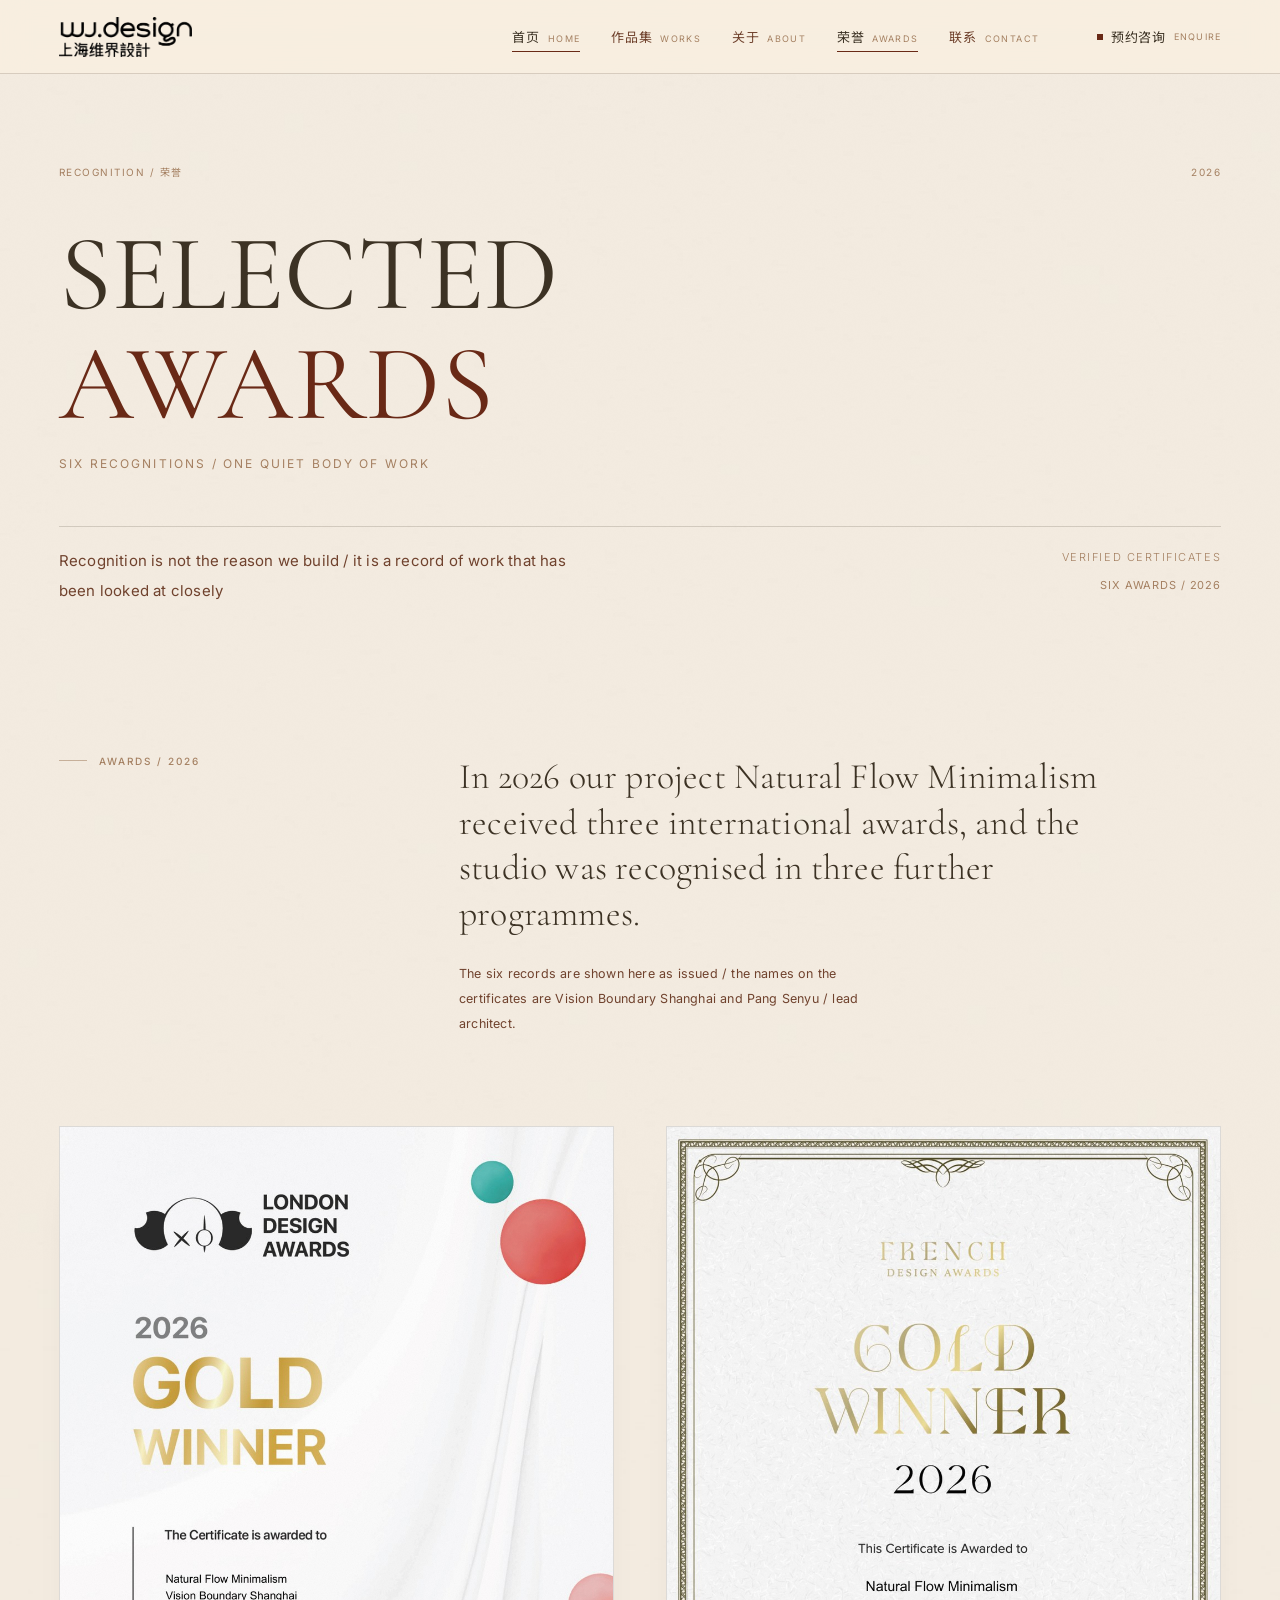
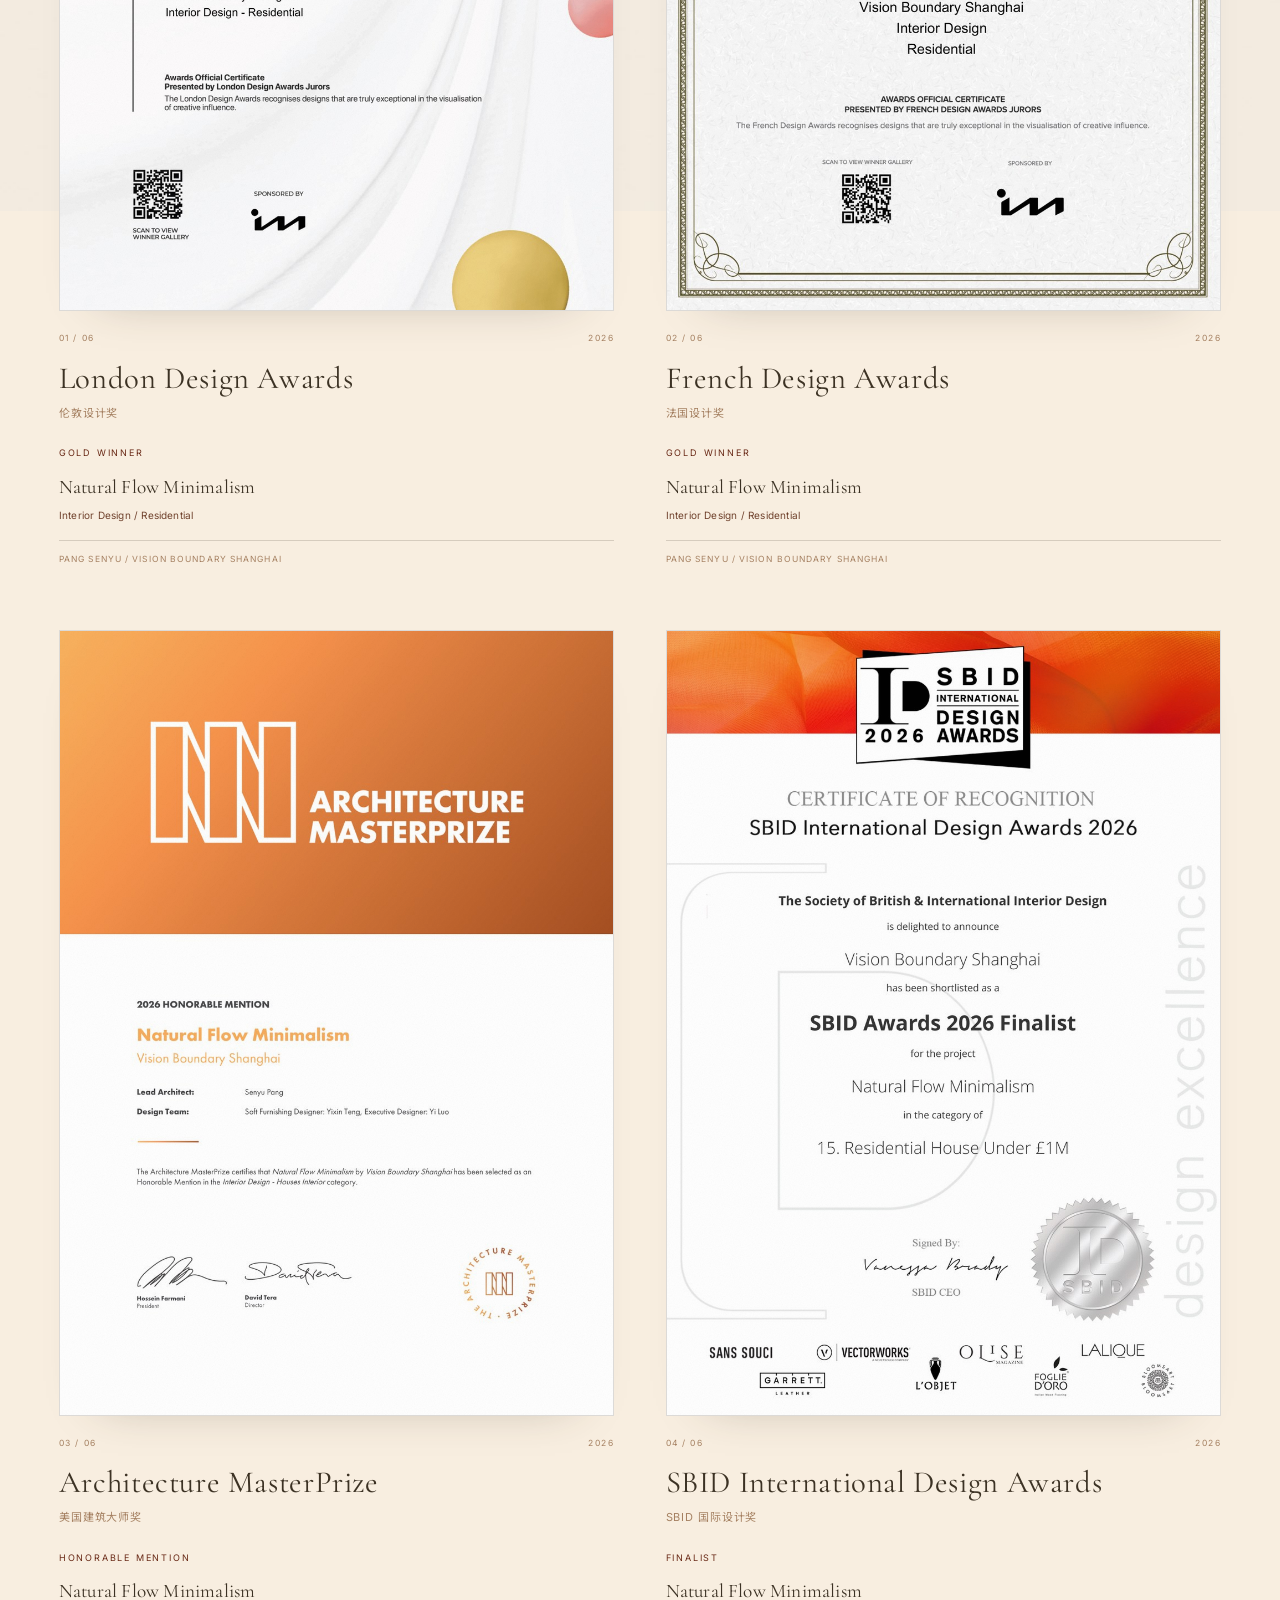
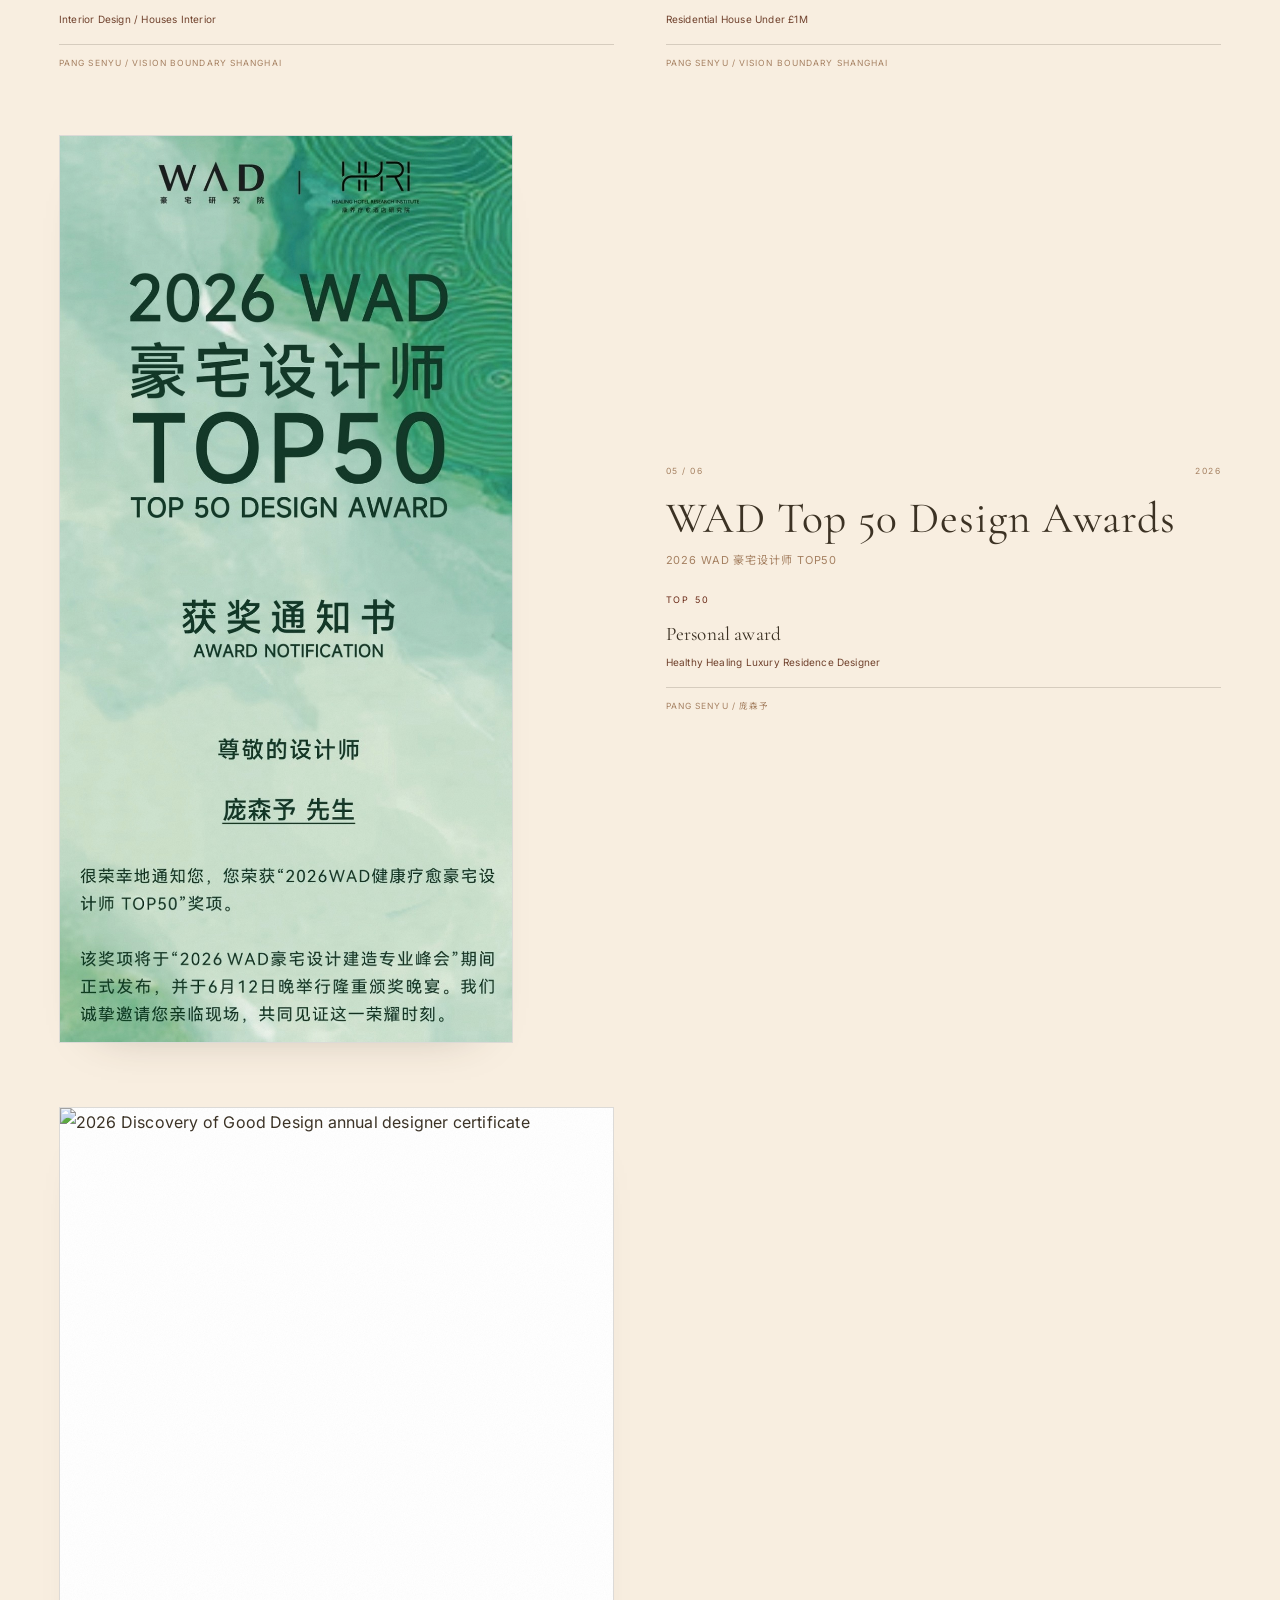
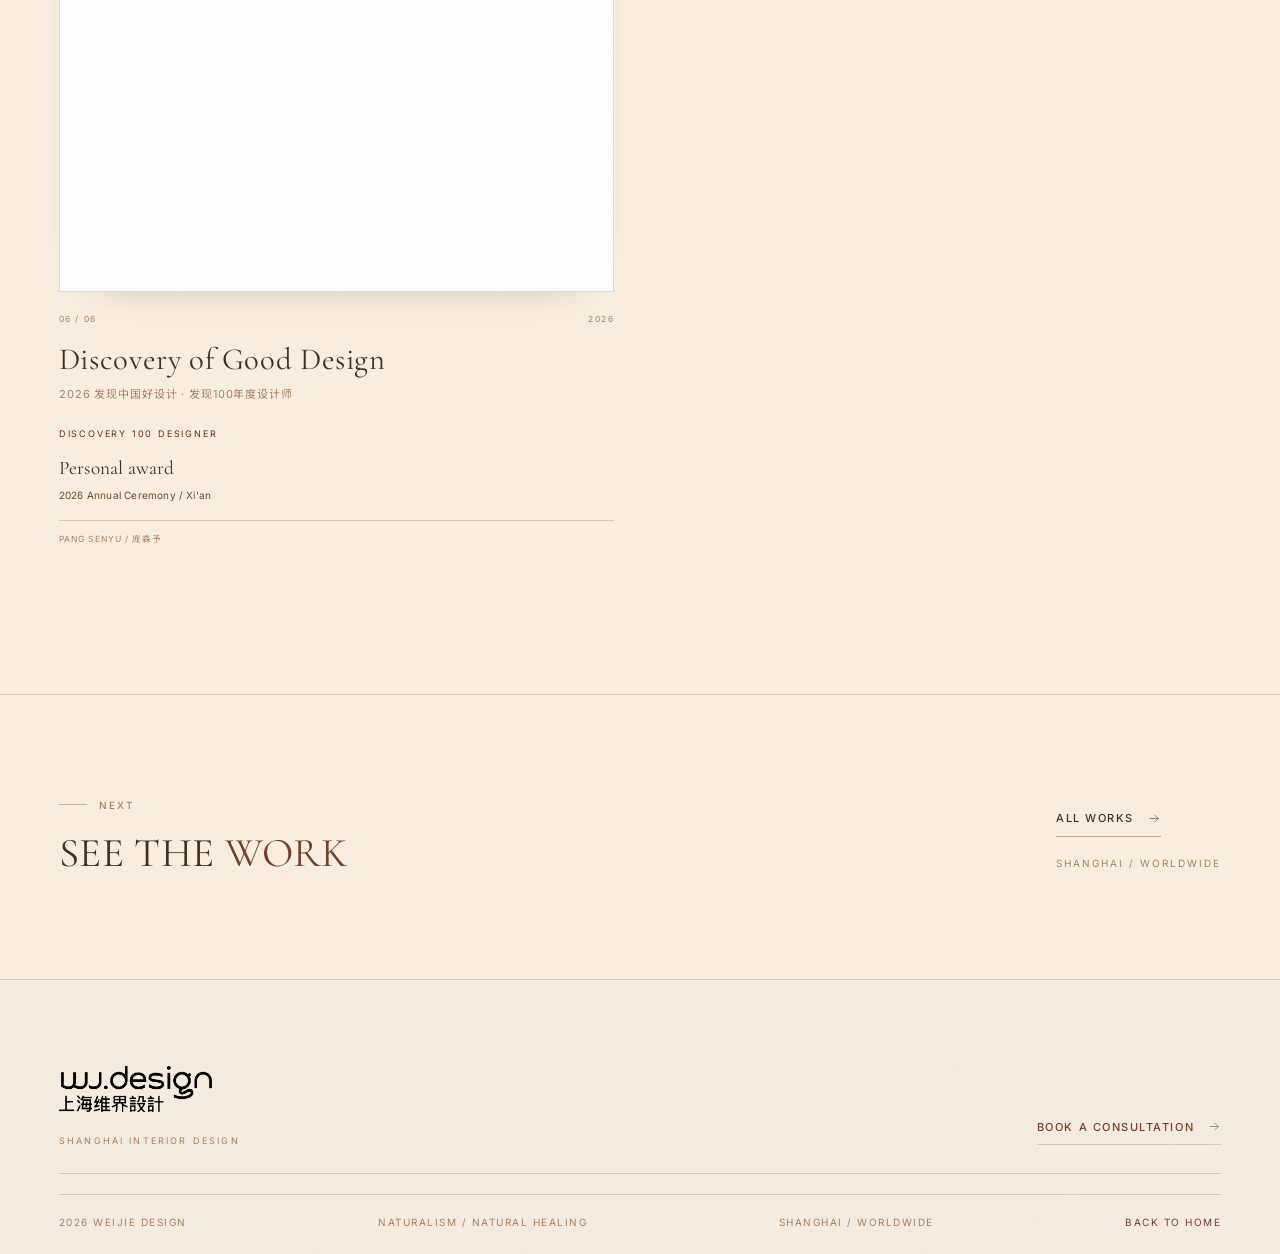
==== commit b58322e8: "Add Discovery of Good Design award" ====
--- a/awards.html
+++ b/awards.html
@@ -5,10 +5,10 @@
 <script>document.documentElement.classList.add('js');</script>
 <meta name="viewport" content="width=device-width, initial-scale=1">
 <title>Awards · Weijie Design · Shanghai</title>
-<meta name="description" content="Selected 2026 awards for Weijie Design and Pang Senyu: London Design Awards, French Design Awards, Architecture MasterPrize, SBID and WAD Top 50.">
+<meta name="description" content="Selected 2026 awards for Weijie Design and Pang Senyu: London Design Awards, French Design Awards, Architecture MasterPrize, SBID, WAD Top 50 and Discovery of Good Design.">
 <meta name="theme-color" content="#F0EAE1">
 <meta property="og:title" content="Awards · Weijie Design · Shanghai">
-<meta property="og:description" content="Selected 2026 awards for Weijie Design and Pang Senyu: London Design Awards, French Design Awards, Architecture MasterPrize, SBID and WAD Top 50.">
+<meta property="og:description" content="Selected 2026 awards for Weijie Design and Pang Senyu: London Design Awards, French Design Awards, Architecture MasterPrize, SBID, WAD Top 50 and Discovery of Good Design.">
 <meta property="og:type" content="website">
 <link rel="icon" href="assets/img/favicon.png" type="image/png">
 <link rel="apple-touch-icon" href="assets/img/apple-touch-icon.png">
@@ -29,7 +29,7 @@
     <a class="nav__link is-active" href="index.html" aria-current="page"><span class="nav__zh">首页</span><span class="nav__en">HOME</span></a>
     <a class="nav__link" href="works.html"><span class="nav__zh">作品集</span><span class="nav__en">WORKS</span></a>
     <a class="nav__link" href="about.html"><span class="nav__zh">关于</span><span class="nav__en">ABOUT</span></a>
-    <a class="nav__link is-active" href="awards.html" aria-current="page">AWARDS</a>
+    <a class="nav__link is-active" href="awards.html" aria-current="page"><span class="nav__zh">荣誉</span><span class="nav__en">AWARDS</span></a>
     <a class="nav__link" href="contact.html"><span class="nav__zh">联系</span><span class="nav__en">CONTACT</span></a>
   </nav>
   <a class="header__cta" href="contact.html"><span class="dot"></span><span class="cta__zh">预约咨询</span><span class="cta__en">ENQUIRE</span></a>
@@ -43,7 +43,7 @@
       <a class="mobile-nav__link is-active" href="index.html" aria-current="page"><span class="m-zh">首页</span><span class="m-en">HOME</span></a>
       <a class="mobile-nav__link" href="works.html"><span class="m-zh">作品集</span><span class="m-en">WORKS</span></a>
       <a class="mobile-nav__link" href="about.html"><span class="m-zh">关于</span><span class="m-en">ABOUT</span></a>
-      <a class="mobile-nav__link is-active" href="awards.html" aria-current="page">AWARDS<span>荣誉</span></a>
+      <a class="mobile-nav__link is-active" href="awards.html" aria-current="page"><span class="m-zh">荣誉</span><span class="m-en">AWARDS</span></a>
       <a class="mobile-nav__link" href="contact.html"><span class="m-zh">联系</span><span class="m-en">CONTACT</span></a>
     </div>
   </nav>
@@ -56,14 +56,14 @@
   <section class="page-hero awards-hero"><div class="container">
     <div class="page-hero__top"><span>RECOGNITION / 荣誉</span><span>2026</span></div>
     <h1 class="page-hero__title">SELECTED<br><em>AWARDS</em></h1>
-    <span class="page-hero__en">FIVE INTERNATIONAL RECOGNITIONS / ONE QUIET BODY OF WORK</span>
-    <div class="page-hero__bottom"><p class="page-hero__lead">Recognition is not the reason we build / it is a record of work that has been looked at closely</p><p class="page-hero__note"><span class="en">Verified certificates</span>FIVE AWARDS / 2026</p></div>
+    <span class="page-hero__en">SIX RECOGNITIONS / ONE QUIET BODY OF WORK</span>
+    <div class="page-hero__bottom"><p class="page-hero__lead">Recognition is not the reason we build / it is a record of work that has been looked at closely</p><p class="page-hero__note"><span class="en">Verified certificates</span>SIX AWARDS / 2026</p></div>
   </div></section>
-  <section class="section awards-intro"><div class="container"><div class="awards-intro__grid"><p class="eyebrow">AWARDS / 2026</p><div><p class="awards-intro__lede">In 2026 our project Natural Flow Minimalism received three international awards, and the studio was recognised in two further programmes.</p><p class="awards-intro__copy">The five records are shown here as issued / the names on the certificates are Vision Boundary Shanghai and Pang Senyu / lead architect.</p></div></div></div></section>
+  <section class="section awards-intro"><div class="container"><div class="awards-intro__grid"><p class="eyebrow">AWARDS / 2026</p><div><p class="awards-intro__lede">In 2026 our project Natural Flow Minimalism received three international awards, and the studio was recognised in three further programmes.</p><p class="awards-intro__copy">The six records are shown here as issued / the names on the certificates are Vision Boundary Shanghai and Pang Senyu / lead architect.</p></div></div></div></section>
   <section class="section awards-list-section"><div class="container"><div class="awards-grid"><article class="award-card" data-reveal>
   <div class="media award-card__media"><img class="media__photo" src="assets/img/awards/london.jpg" alt="London Design Awards certificate" width="1000" height="1414" loading="lazy" decoding="async"></div>
   <div class="award-card__body">
-    <div class="award-card__top"><span>01 / 05</span><span>2026</span></div>
+    <div class="award-card__top"><span>01 / 06</span><span>2026</span></div>
     <h2 class="award-card__title">London Design Awards</h2>
     <p class="award-card__zh">伦敦设计奖</p>
     <p class="award-card__level">GOLD WINNER</p>
@@ -75,7 +75,7 @@
 <article class="award-card" data-reveal>
   <div class="media award-card__media"><img class="media__photo" src="assets/img/awards/french.jpg" alt="French Design Awards certificate" width="1000" height="1414" loading="lazy" decoding="async"></div>
   <div class="award-card__body">
-    <div class="award-card__top"><span>02 / 05</span><span>2026</span></div>
+    <div class="award-card__top"><span>02 / 06</span><span>2026</span></div>
     <h2 class="award-card__title">French Design Awards</h2>
     <p class="award-card__zh">法国设计奖</p>
     <p class="award-card__level">GOLD WINNER</p>
@@ -87,7 +87,7 @@
 <article class="award-card" data-reveal>
   <div class="media award-card__media"><img class="media__photo" src="assets/img/awards/amp.jpg" alt="Architecture MasterPrize certificate" width="1000" height="1414" loading="lazy" decoding="async"></div>
   <div class="award-card__body">
-    <div class="award-card__top"><span>03 / 05</span><span>2026</span></div>
+    <div class="award-card__top"><span>03 / 06</span><span>2026</span></div>
     <h2 class="award-card__title">Architecture MasterPrize</h2>
     <p class="award-card__zh">美国建筑大师奖</p>
     <p class="award-card__level">HONORABLE MENTION</p>
@@ -99,7 +99,7 @@
 <article class="award-card" data-reveal>
   <div class="media award-card__media"><img class="media__photo" src="assets/img/awards/sbid.jpg" alt="SBID International Design Awards certificate" width="1000" height="1414" loading="lazy" decoding="async"></div>
   <div class="award-card__body">
-    <div class="award-card__top"><span>04 / 05</span><span>2026</span></div>
+    <div class="award-card__top"><span>04 / 06</span><span>2026</span></div>
     <h2 class="award-card__title">SBID International Design Awards</h2>
     <p class="award-card__zh">SBID 国际设计奖</p>
     <p class="award-card__level">FINALIST</p>
@@ -111,7 +111,7 @@
 <article class="award-card" data-reveal>
   <div class="media award-card__media"><img class="media__photo" src="assets/img/awards/wad.jpg" alt="WAD Top 50 Design Awards certificate" width="900" height="1798" loading="lazy" decoding="async"></div>
   <div class="award-card__body">
-    <div class="award-card__top"><span>05 / 05</span><span>2026</span></div>
+    <div class="award-card__top"><span>05 / 06</span><span>2026</span></div>
     <h2 class="award-card__title">WAD Top 50 Design Awards</h2>
     <p class="award-card__zh">2026 WAD 豪宅设计师 TOP50</p>
     <p class="award-card__level">TOP 50</p>
@@ -119,7 +119,20 @@
     <p class="award-card__meta">Healthy Healing Luxury Residence Designer</p>
     <p class="award-card__who">PANG SENYU / 庞森予</p>
   </div>
-</article></div></div></section>
+</article>
+<article class="award-card award-card--feature" data-reveal>
+  <div class="media award-card__media"><img class="media__photo" src="assets/img/awards/discovery.jpg" alt="2026 Discovery of Good Design annual designer certificate" width="1386" height="3023" loading="lazy" decoding="async"></div>
+  <div class="award-card__body">
+    <div class="award-card__top"><span>06 / 06</span><span>2026</span></div>
+    <h2 class="award-card__title">Discovery of Good Design</h2>
+    <p class="award-card__zh">2026 发现中国好设计 · 发现100年度设计师</p>
+    <p class="award-card__level">DISCOVERY 100 DESIGNER</p>
+    <p class="award-card__project">Personal award</p>
+    <p class="award-card__meta">2026 Annual Ceremony / Xi'an</p>
+    <p class="award-card__who">PANG SENYU / 庞森予</p>
+  </div>
+</article>
+</div></div></section>
   <section class="section section--tight cta-strip"><div class="container cta-strip__inner"><div><p class="eyebrow">NEXT</p><h2>SEE THE <em>WORK</em></h2></div><div class="cta-strip__links"><a class="link-arrow" href="works.html">ALL WORKS <svg viewBox="0 0 24 24" fill="none" aria-hidden="true"><path d="M4 12h15M13 6l6 6-6 6" stroke="currentColor" stroke-width="1.1" stroke-linecap="round" stroke-linejoin="round"/></svg></a><span class="small">SHANGHAI / WORLDWIDE</span></div></div></section>
 </main>
 <footer class="footer">
--- a/assets/css/magazine.css
+++ b/assets/css/magazine.css
@@ -348,3 +348,12 @@
   .hero__copy{grid-column:1 / 9!important;}
   .hero h1 .line-mask > span{white-space:nowrap!important;}
 }
+
+/* title-only reduction: keep the rest of the v2.0.2 scale unchanged */
+.hero h1{font-size:clamp(2.9rem,5.9vw,6.2rem)!important;}
+@media (max-width:900px){
+  .hero h1{font-size:clamp(2.3rem,8vw,3.35rem)!important;}
+}
+@media (max-width:640px){
+  .hero h1{font-size:clamp(2.15rem,8.4vw,2.95rem)!important;}
+}
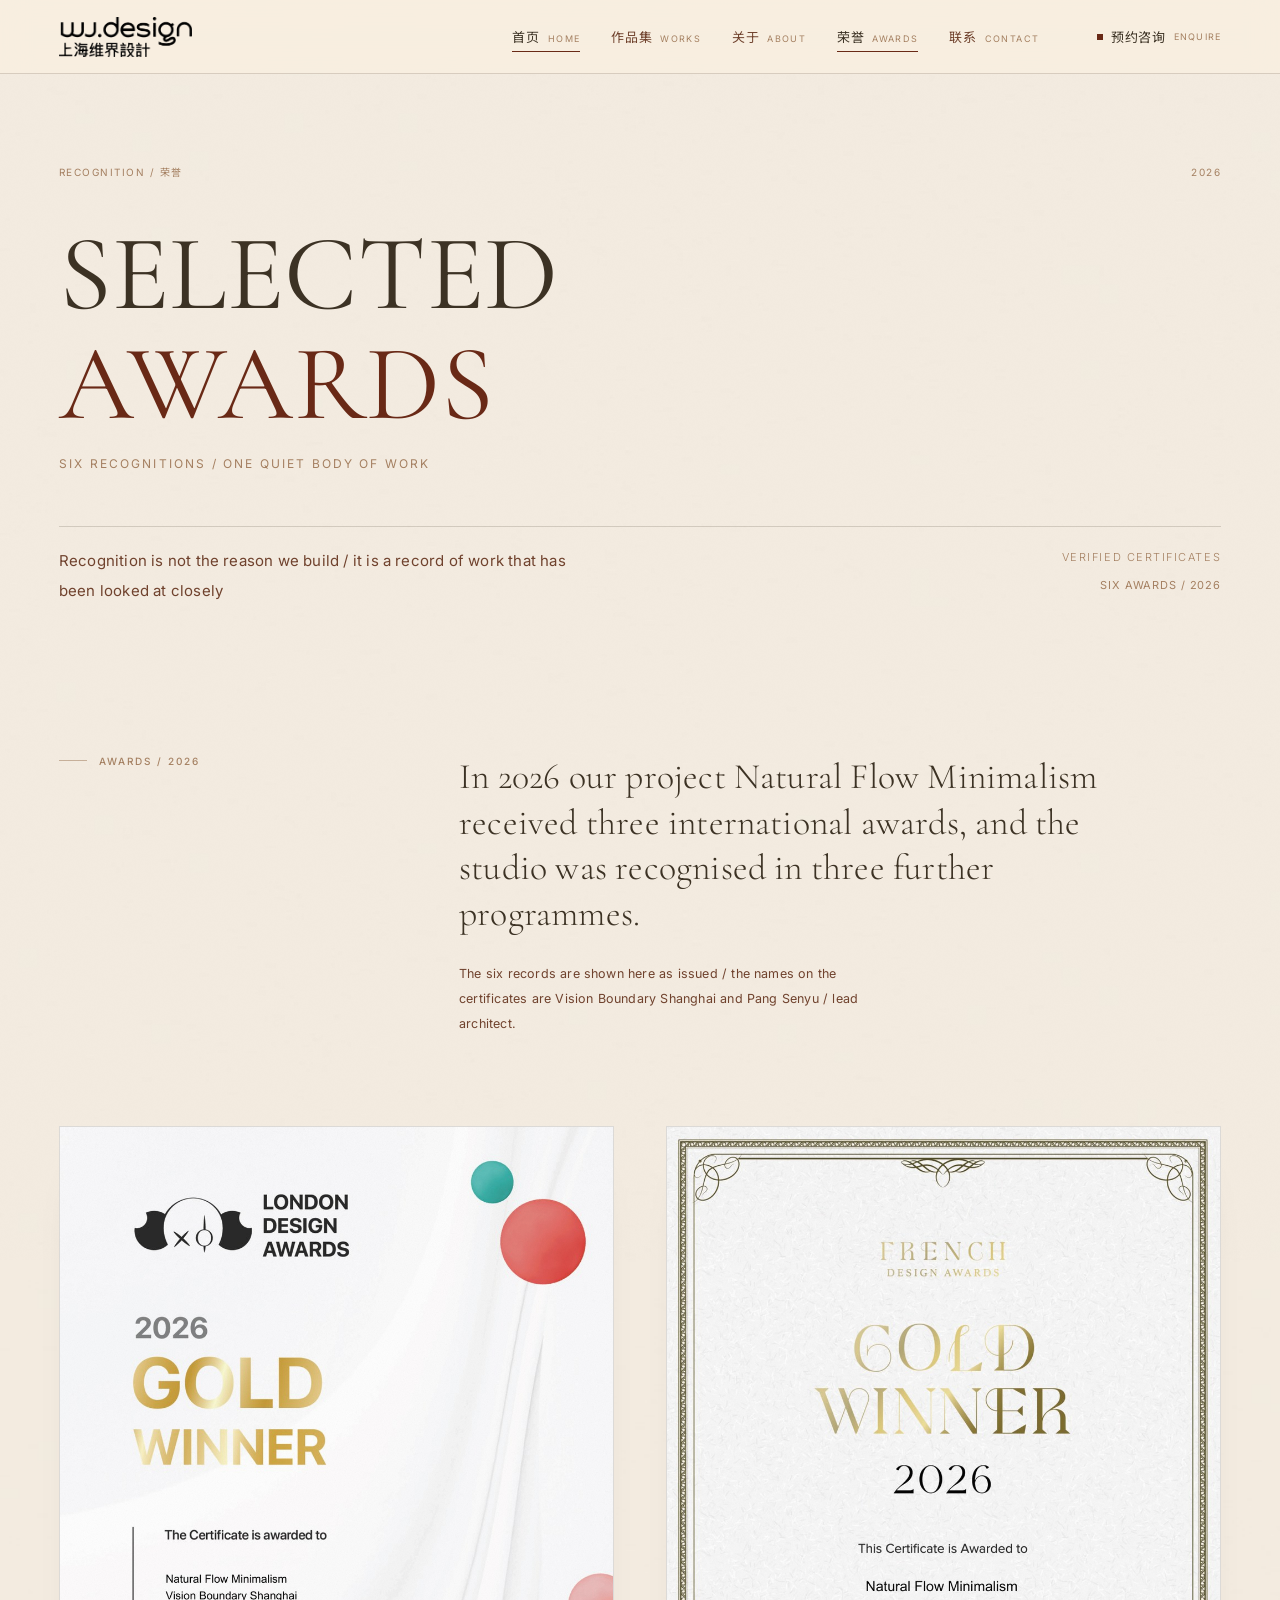
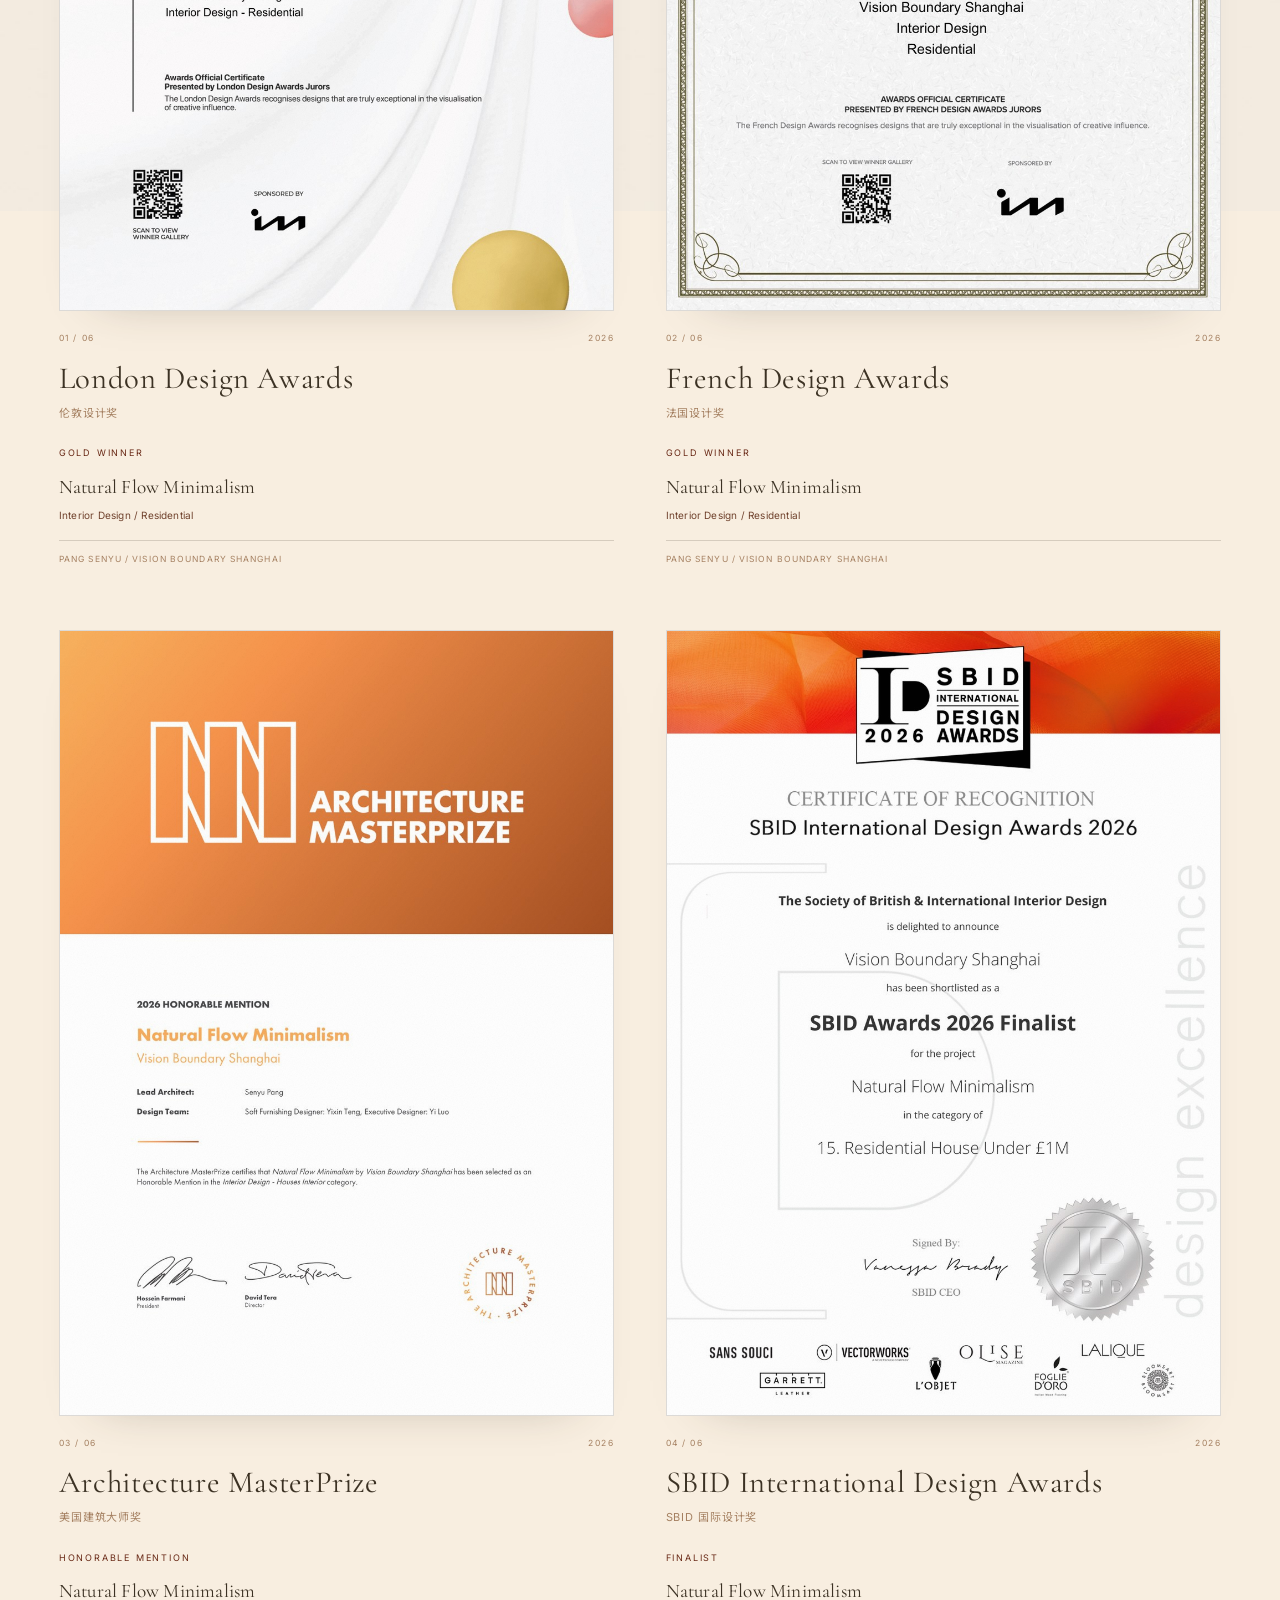
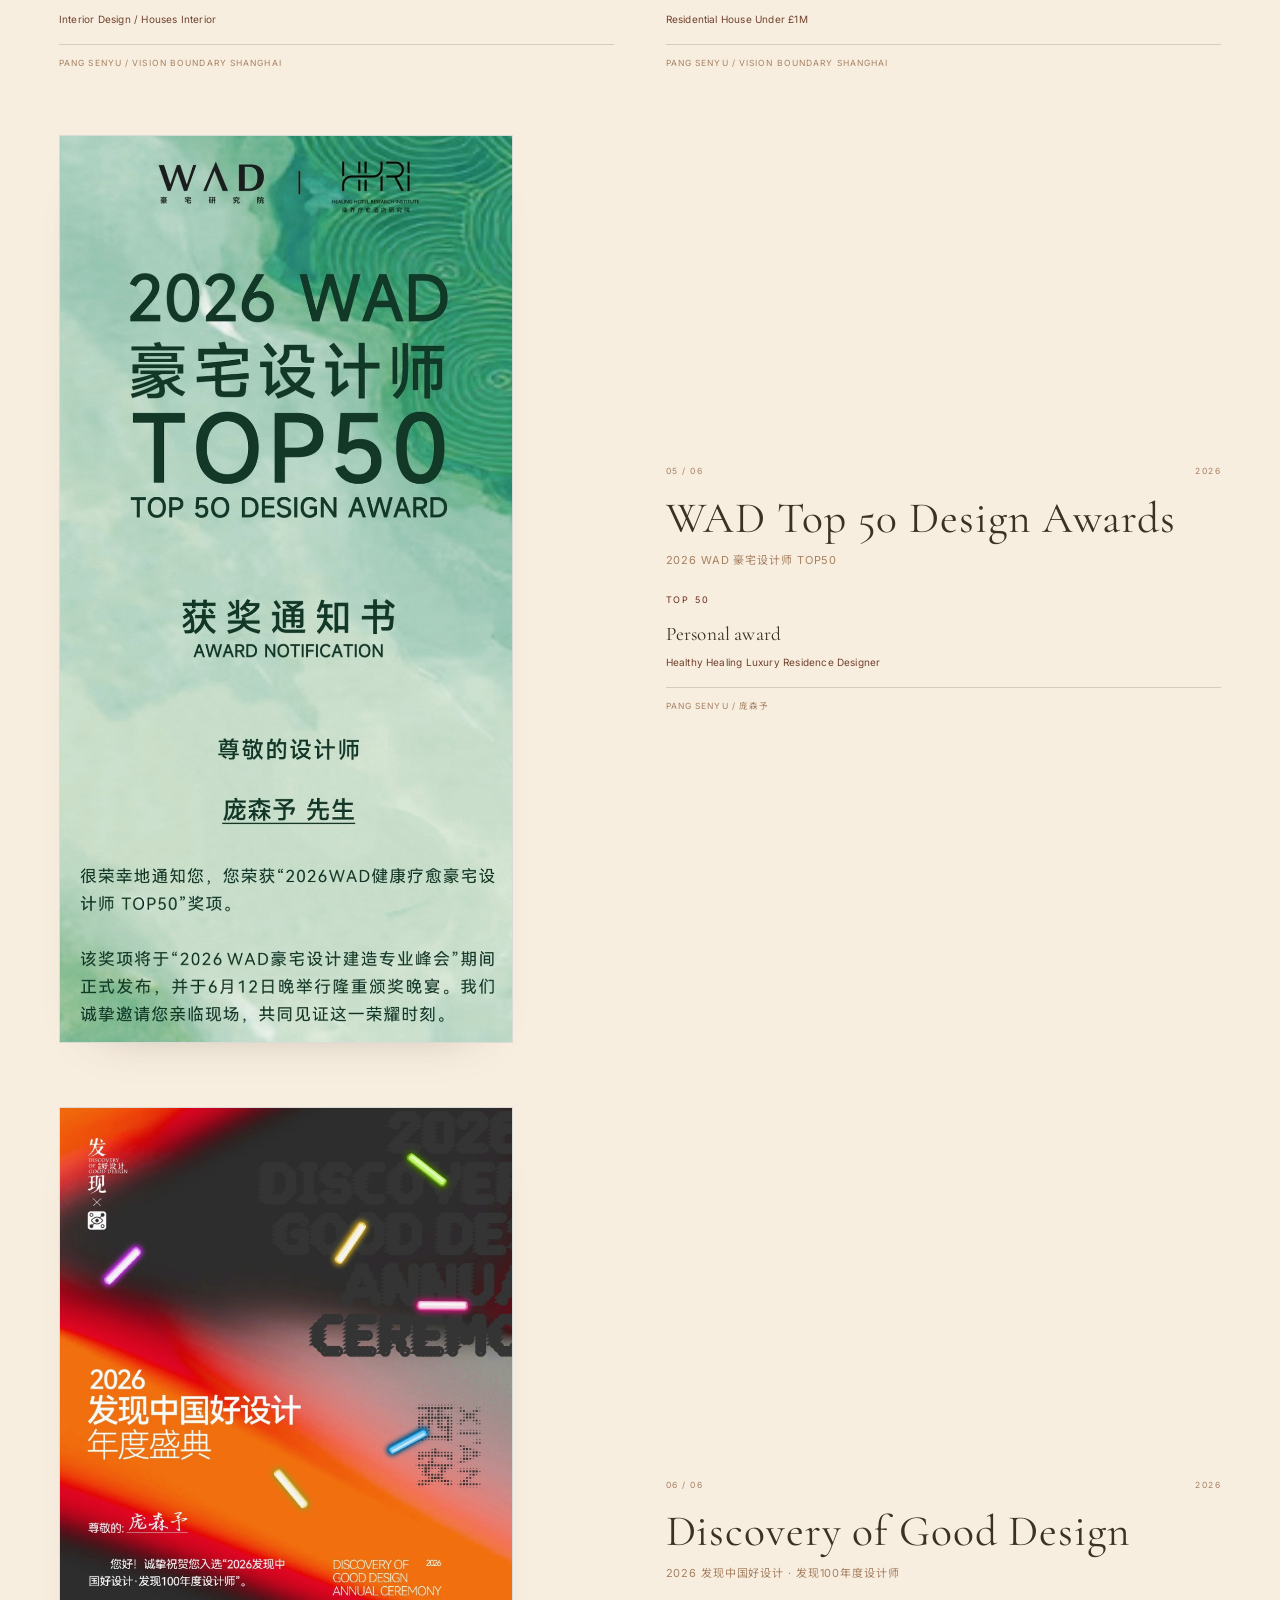
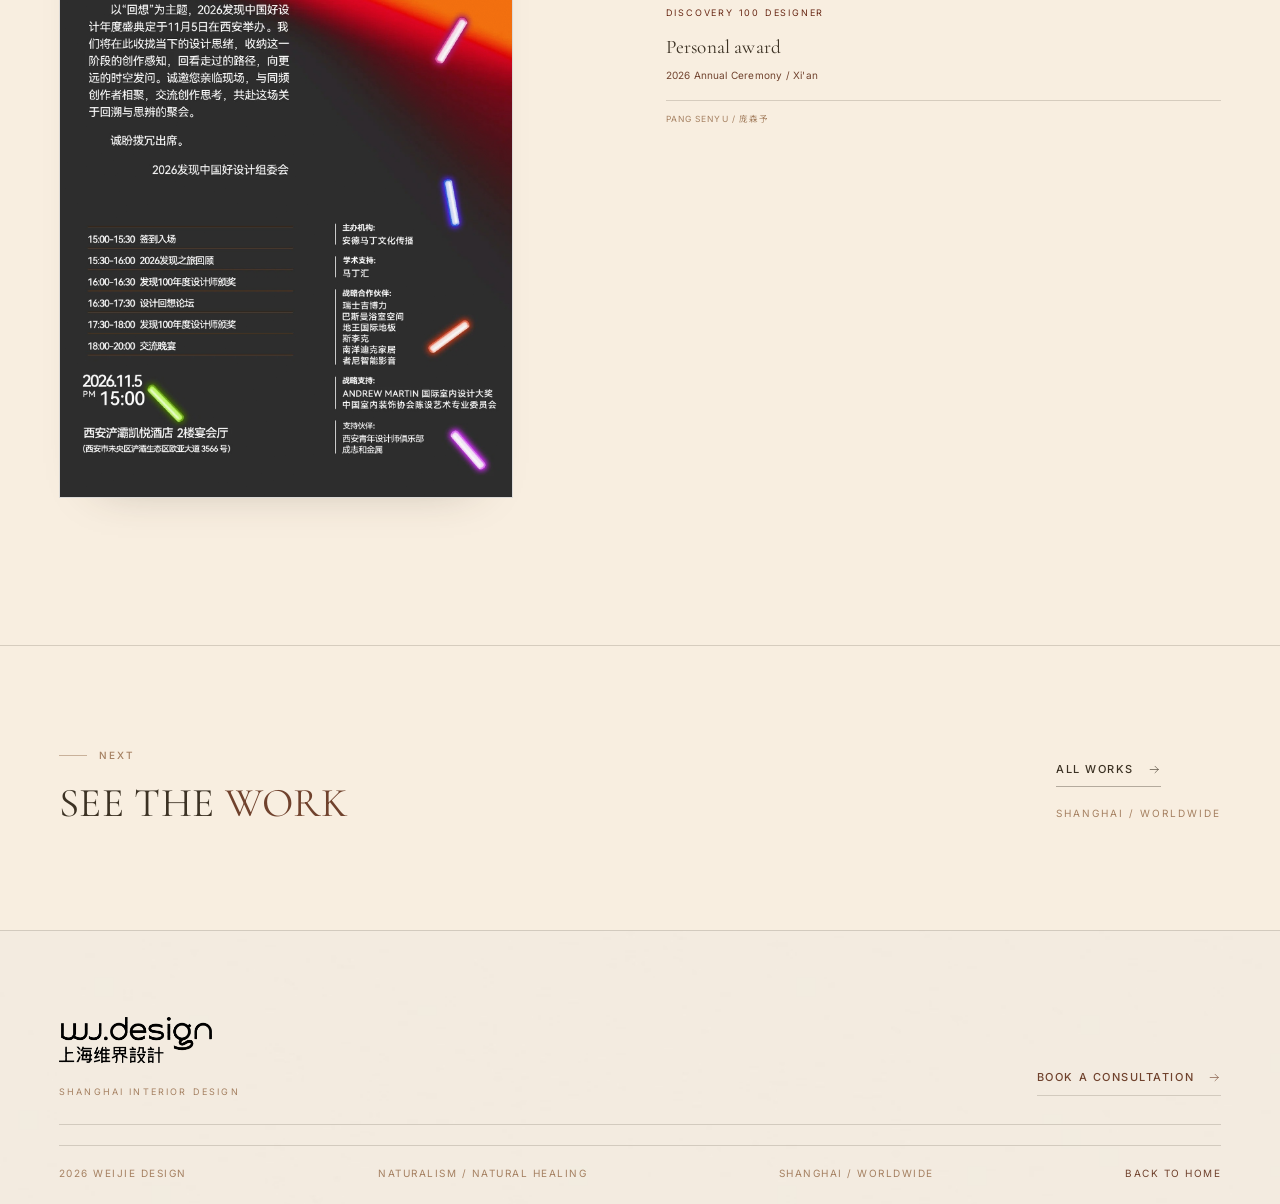
==== commit 84905a1f: "Add discovery anchor" ====
--- a/awards.html
+++ b/awards.html
@@ -120,7 +120,7 @@
     <p class="award-card__who">PANG SENYU / 庞森予</p>
   </div>
 </article>
-<article class="award-card award-card--feature" data-reveal>
+<article class="award-card award-card--feature" id="discovery" data-reveal>
   <div class="media award-card__media"><img class="media__photo" src="assets/img/awards/discovery.jpg" alt="2026 Discovery of Good Design annual designer certificate" width="1386" height="3023" loading="lazy" decoding="async"></div>
   <div class="award-card__body">
     <div class="award-card__top"><span>06 / 06</span><span>2026</span></div>
--- a/assets/css/magazine.css
+++ b/assets/css/magazine.css
@@ -357,3 +357,14 @@
 @media (max-width:640px){
   .hero h1{font-size:clamp(2.15rem,8.4vw,2.95rem)!important;}
 }
+
+/* Discovery of Good Design: full-width feature with the complete poster visible */
+.award-card--feature{grid-column:1 / -1;display:grid;grid-template-columns:repeat(12,1fr);gap:clamp(24px,4vw,58px);align-items:center;}
+.award-card--feature .award-card__media{grid-column:1 / 6;aspect-ratio:1386/3023;}
+.award-card--feature .award-card__body{grid-column:7 / 13;padding-top:0;}
+.award-card--feature .award-card__title{font-size:clamp(2rem,3.4vw,3.8rem);}
+@media (max-width:900px){
+  .award-card--feature{display:block;}
+  .award-card--feature .award-card__media{aspect-ratio:1386/3023;}
+  .award-card--feature .award-card__body{padding-top:20px;}
+}
